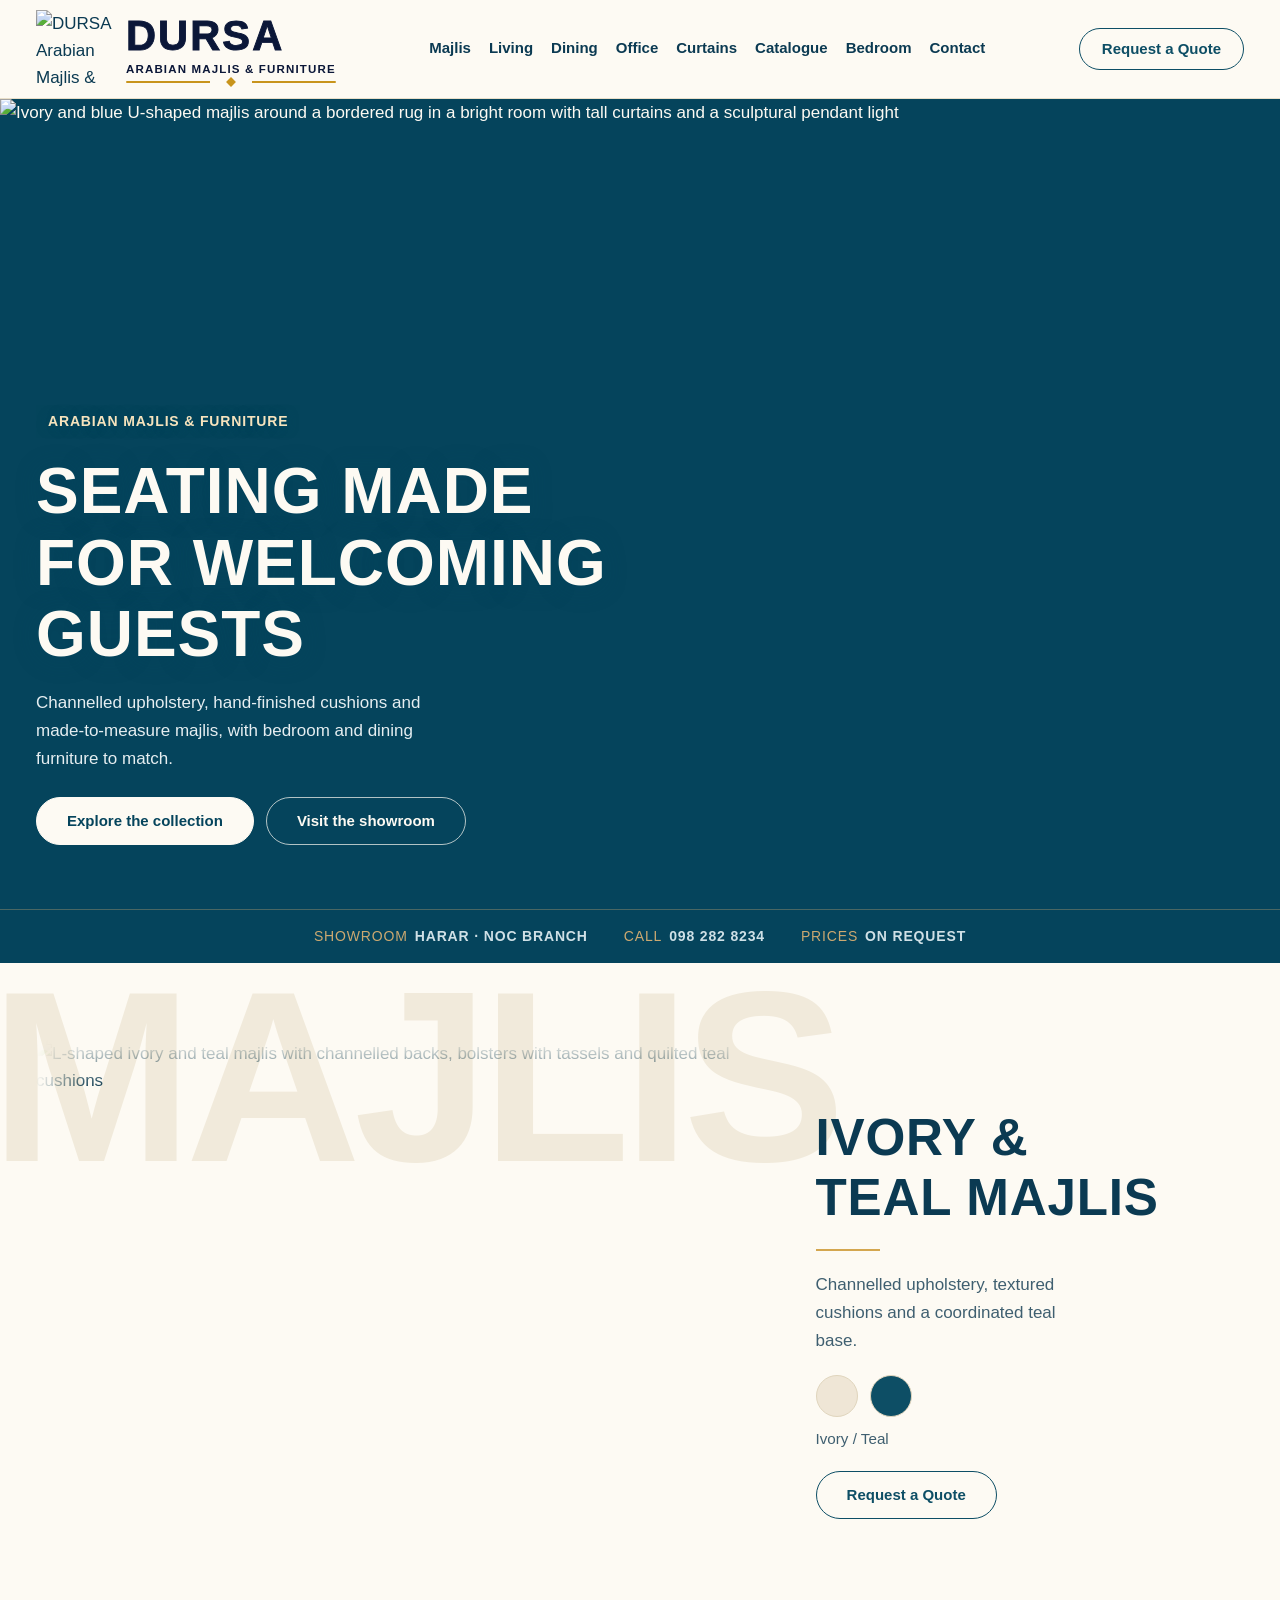
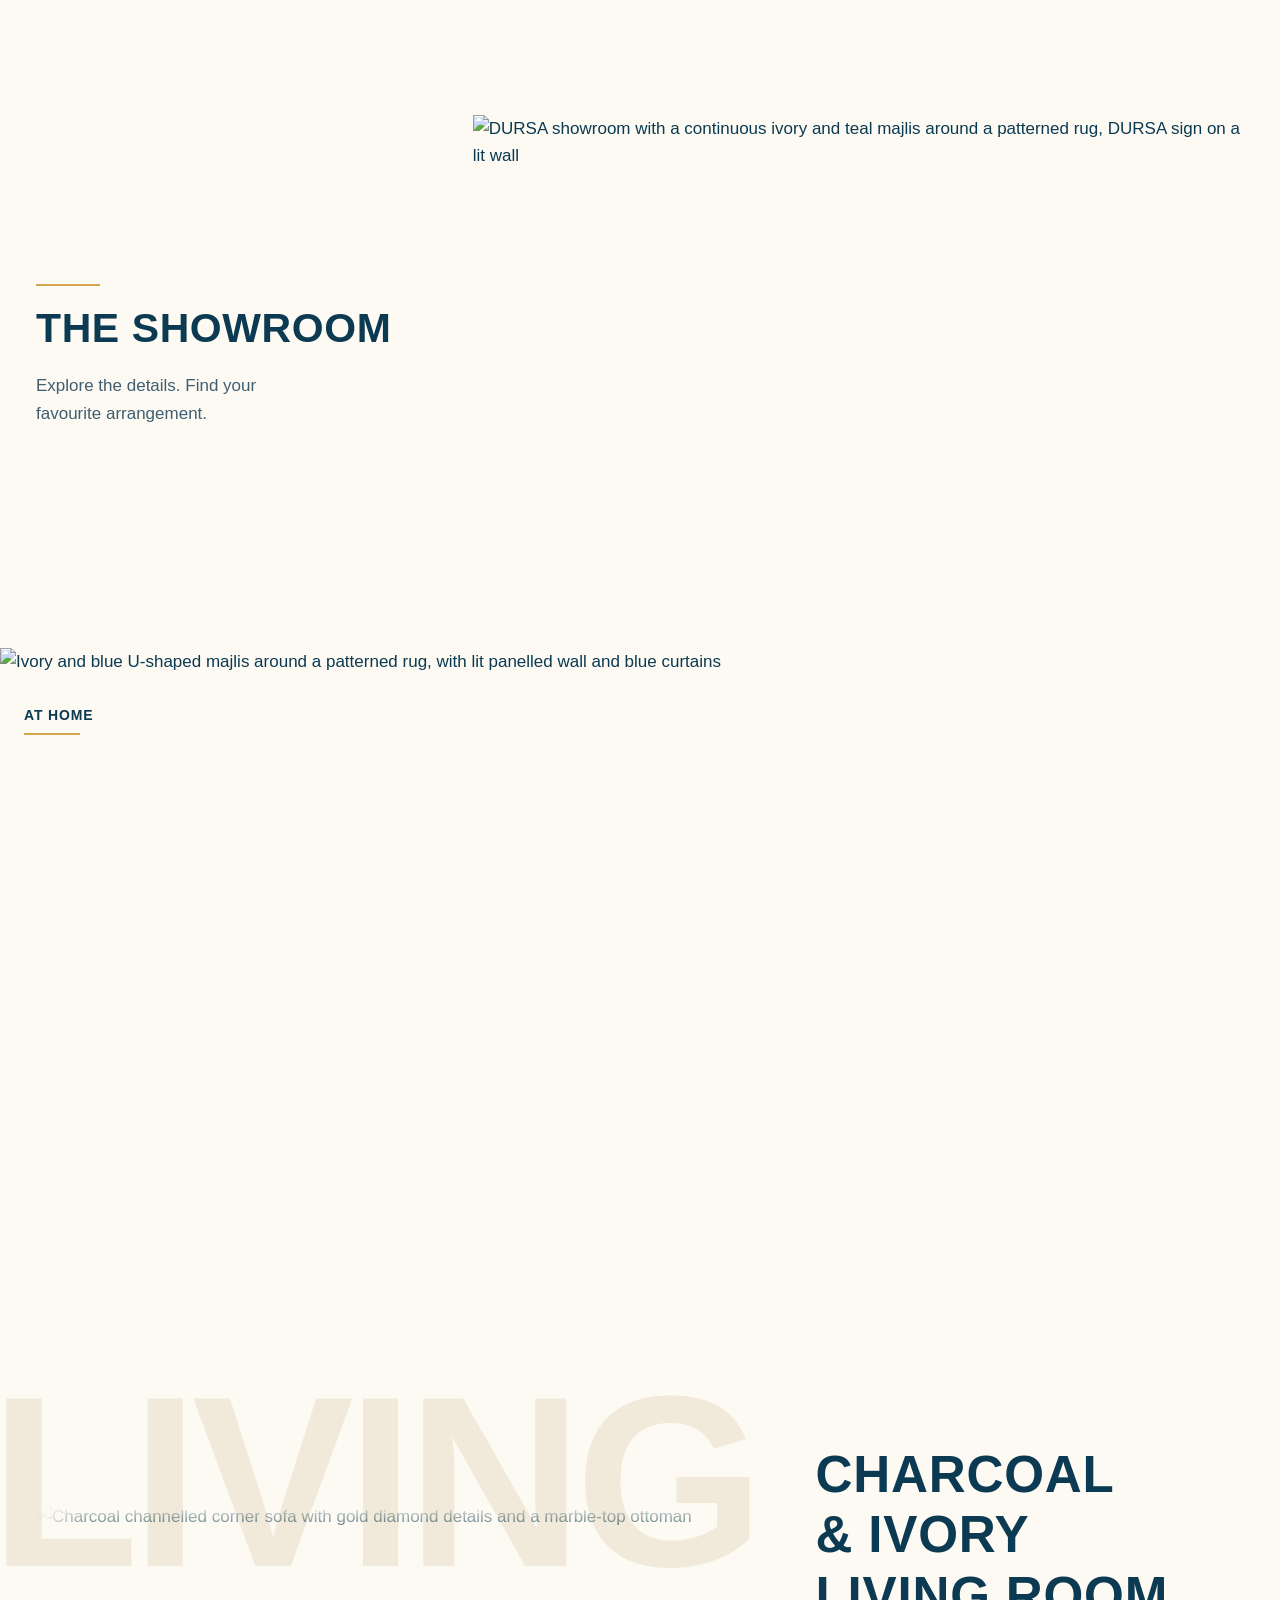
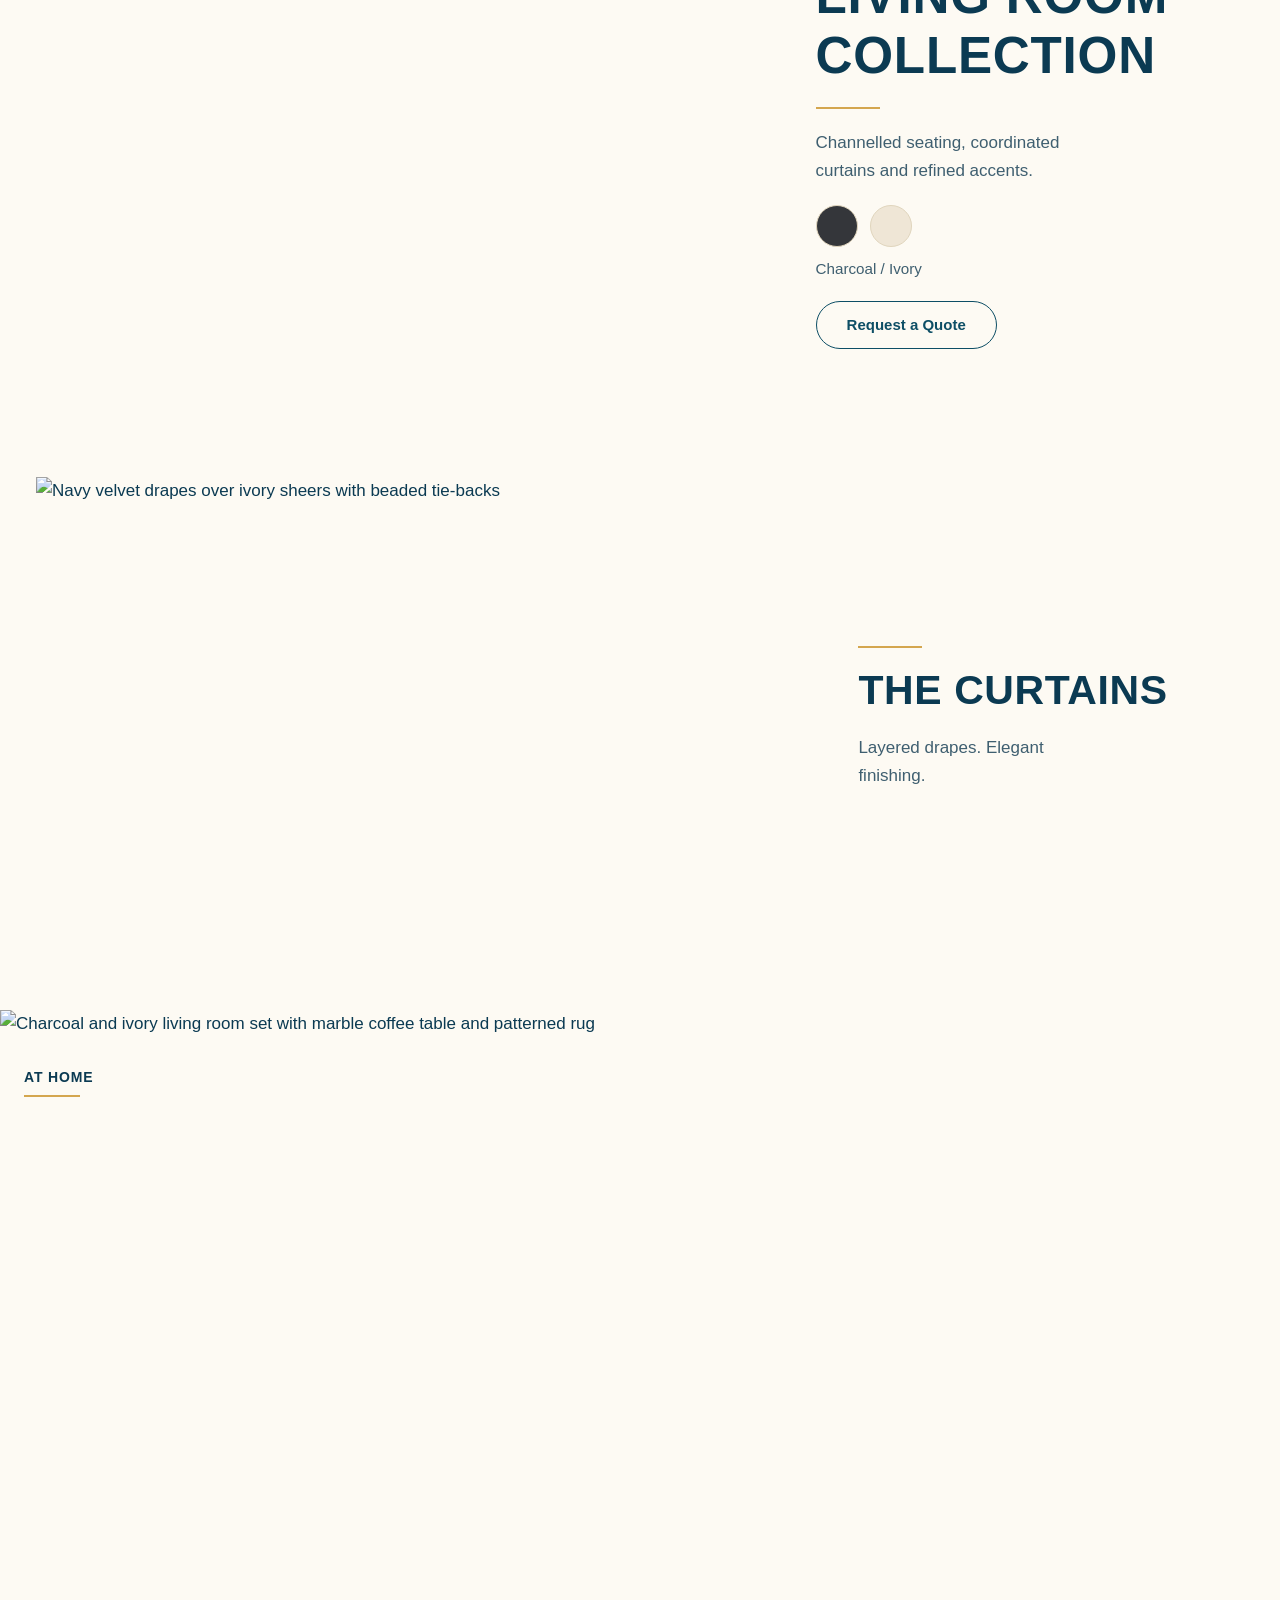
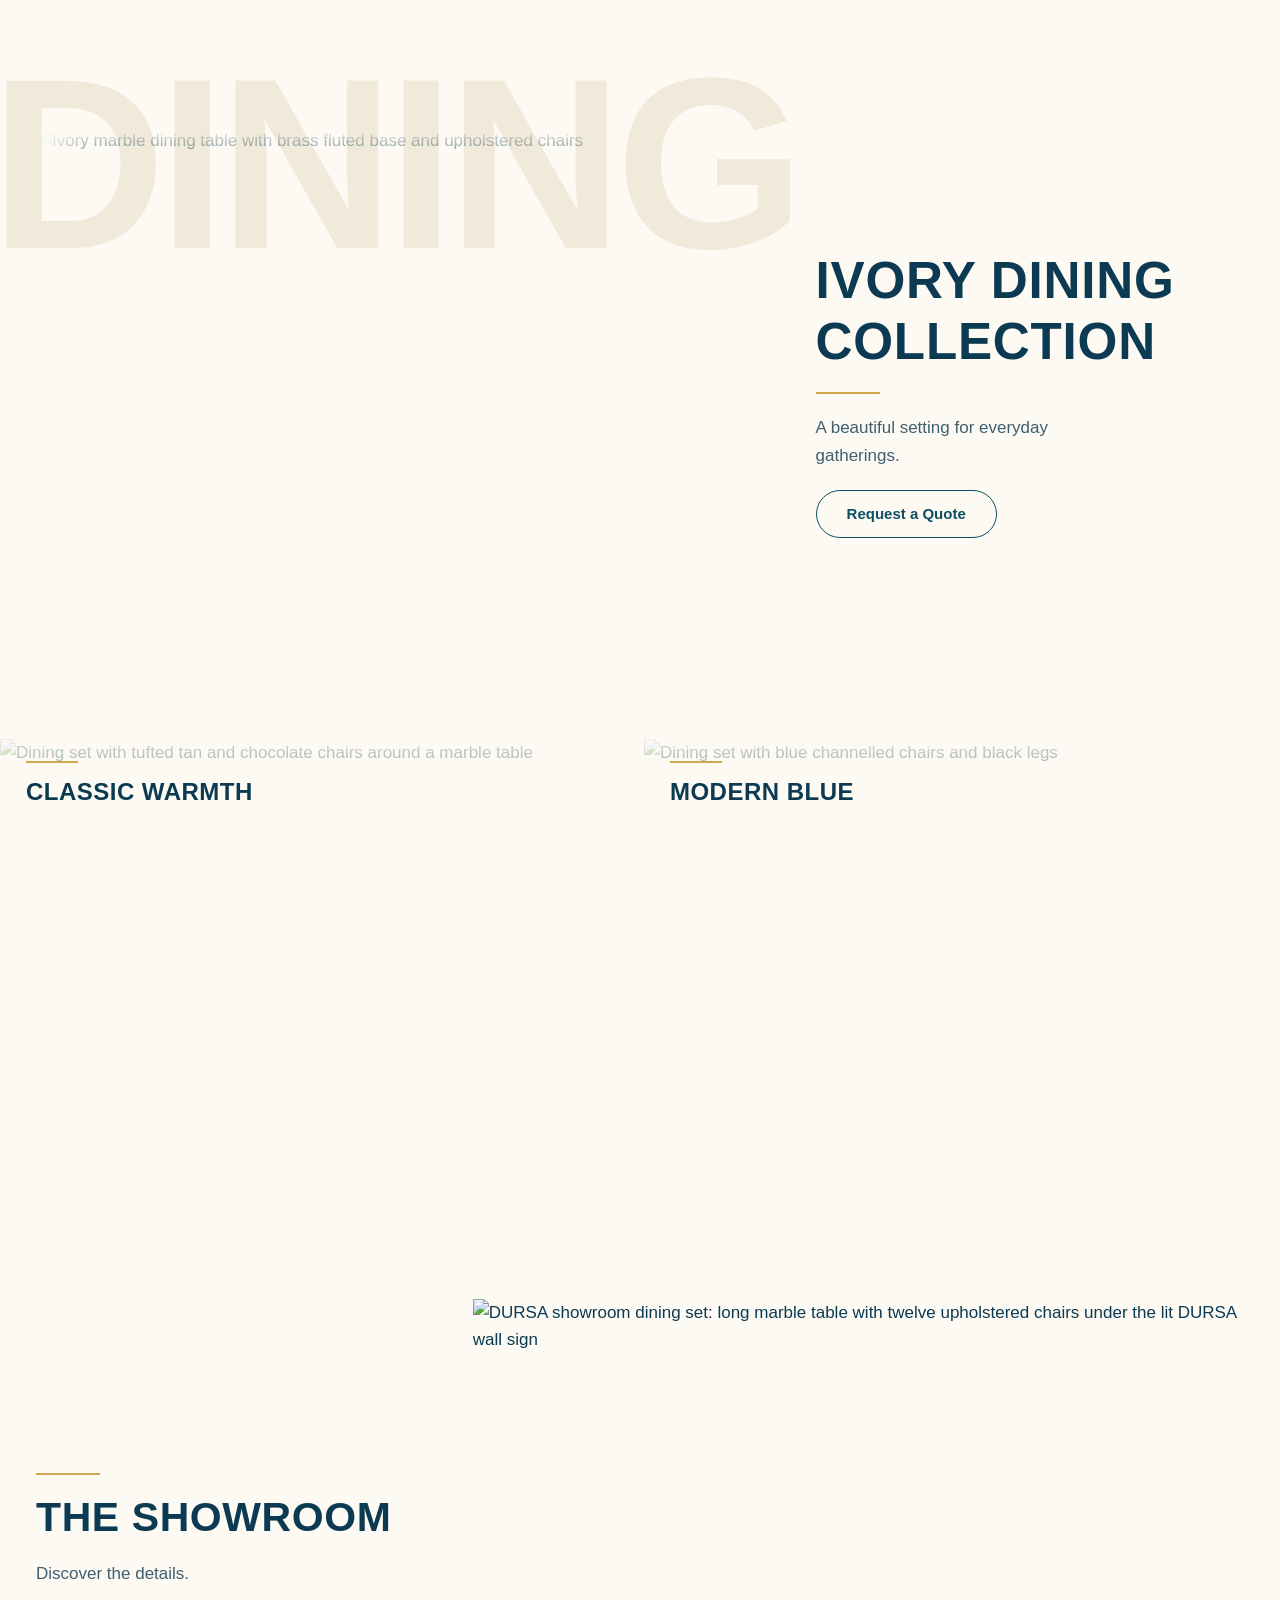
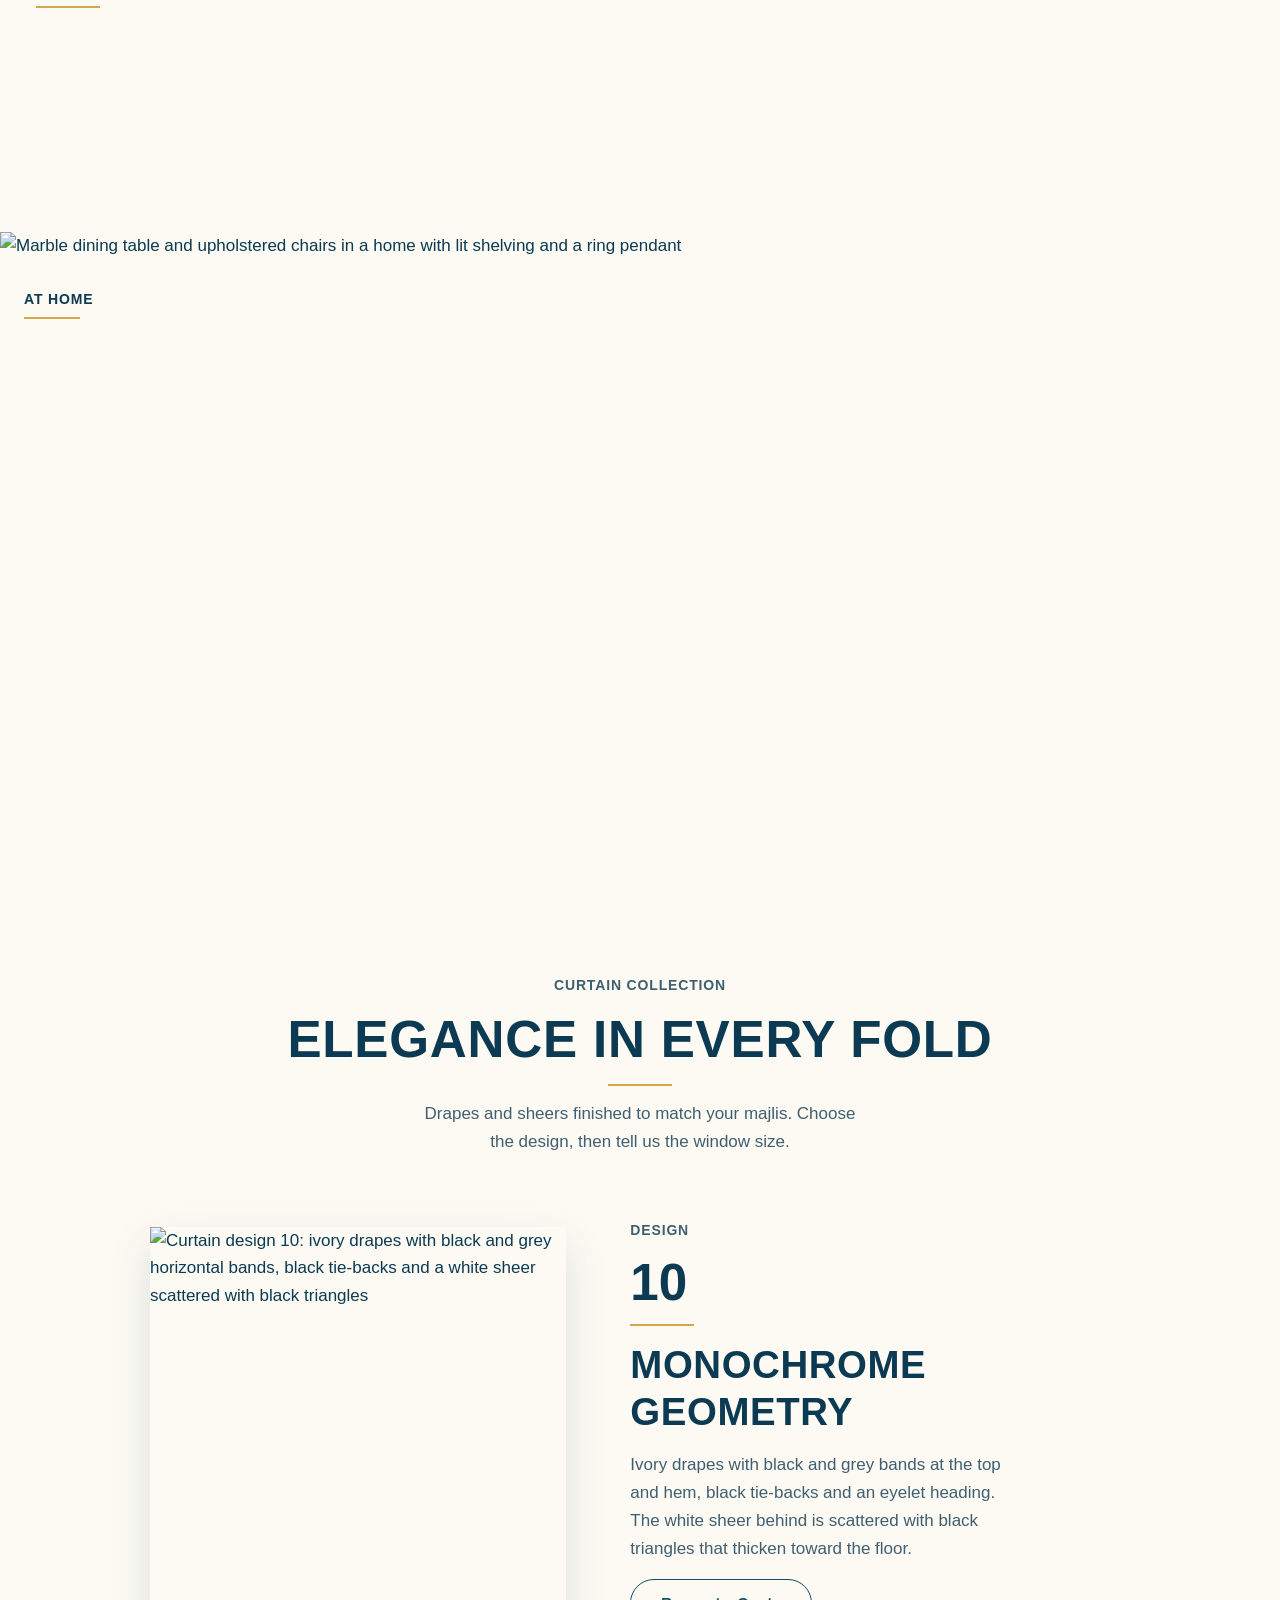
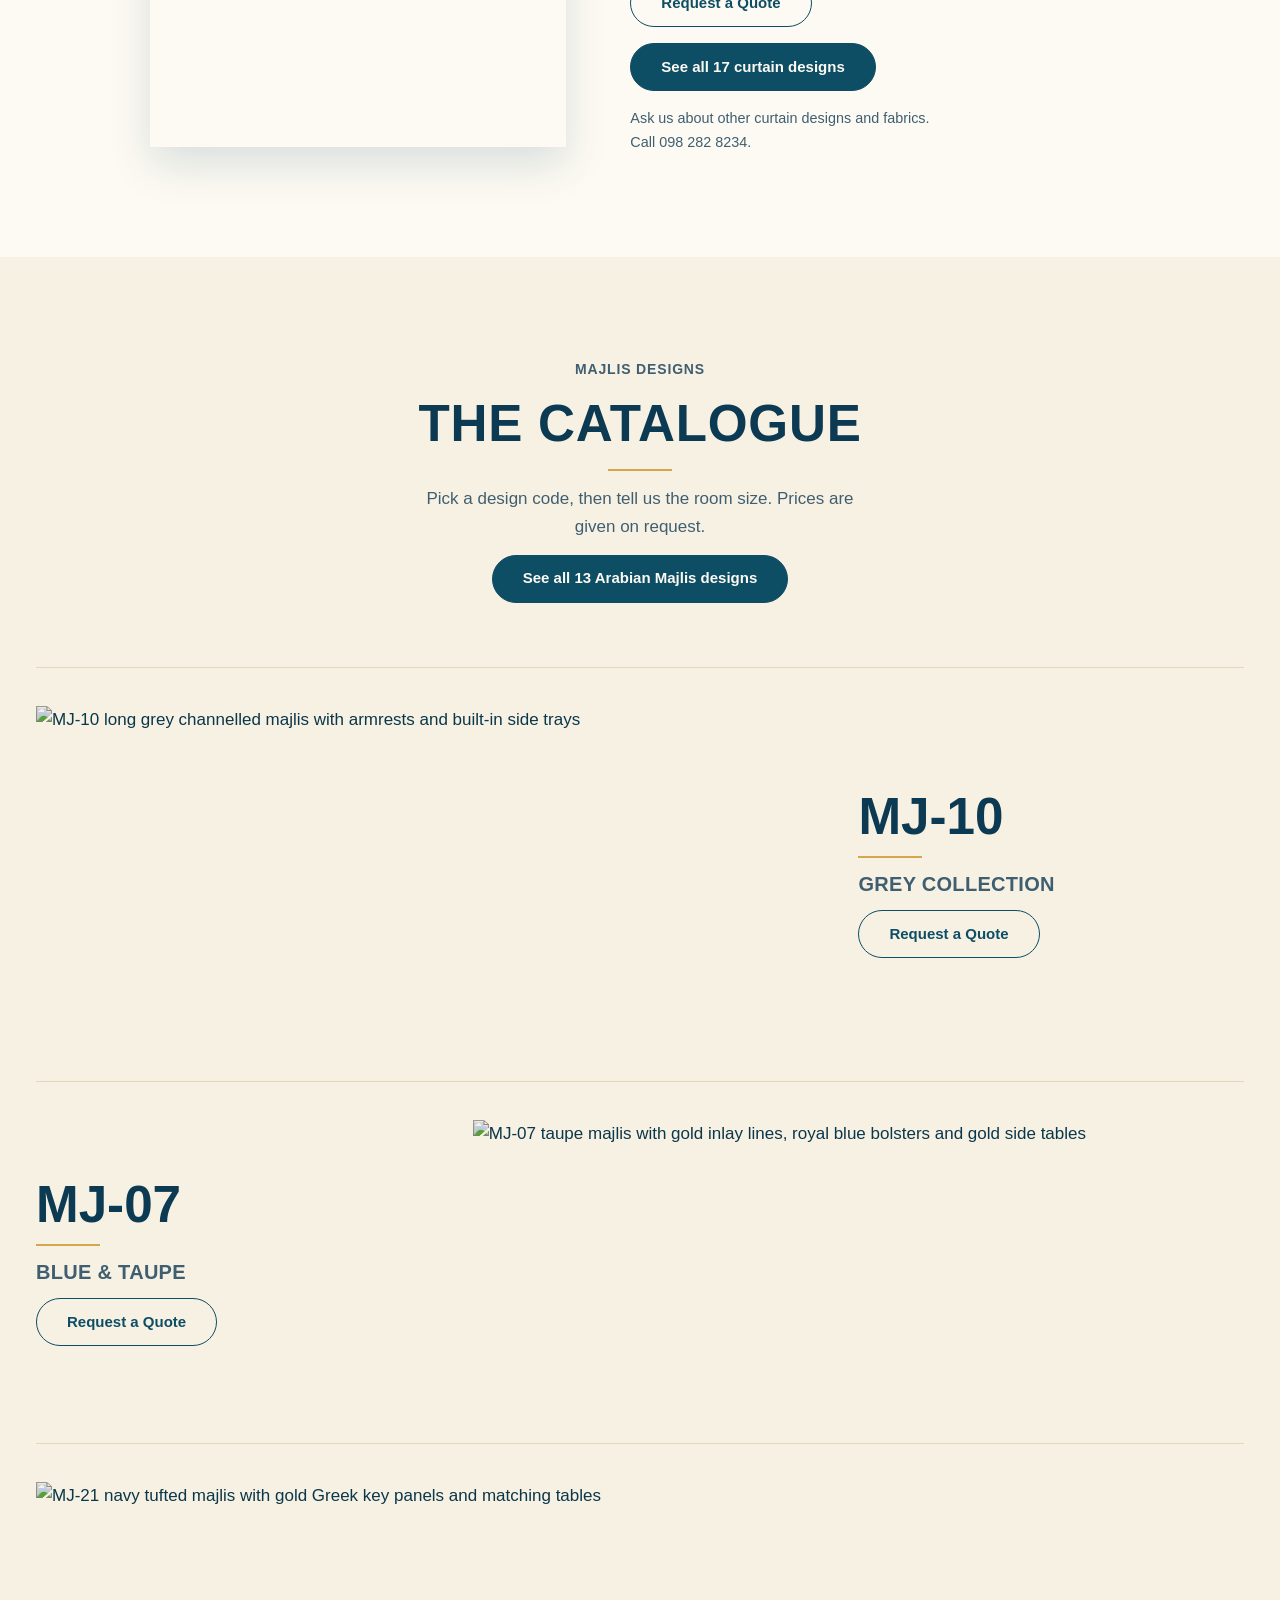
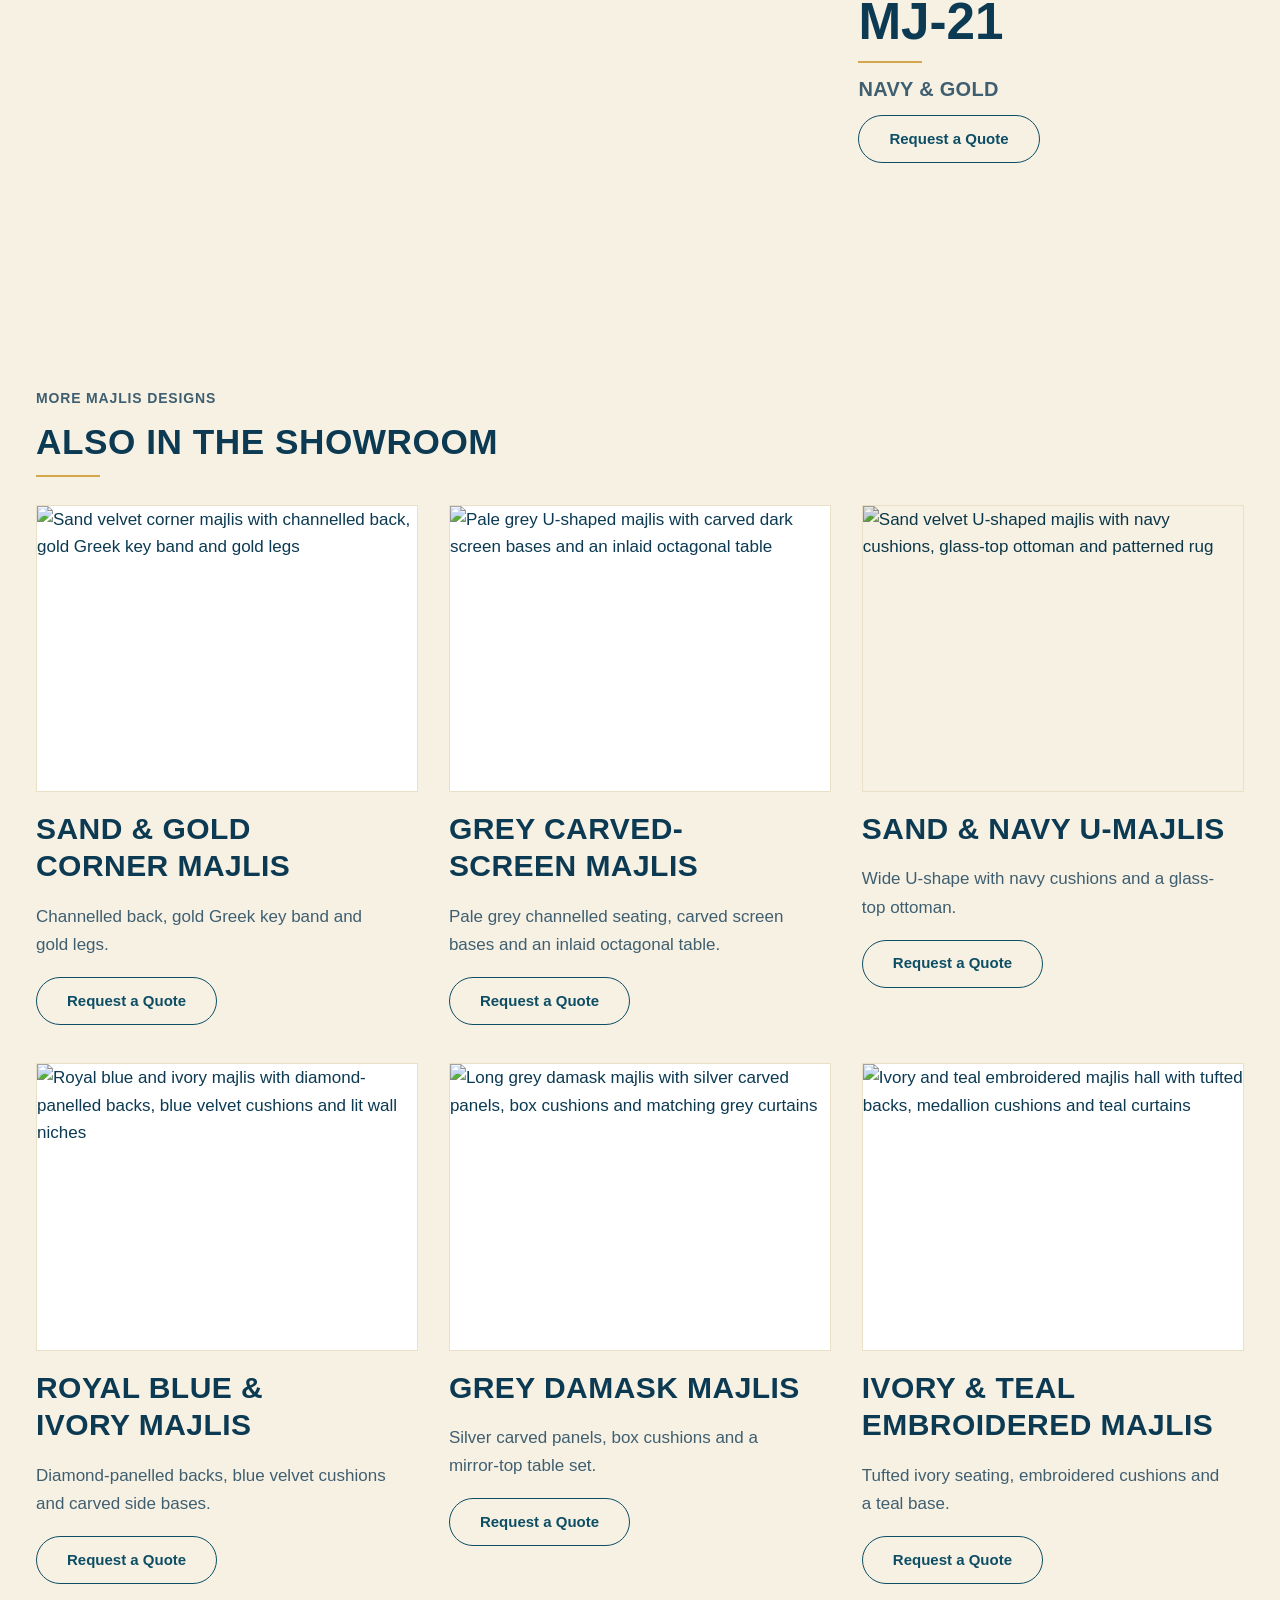
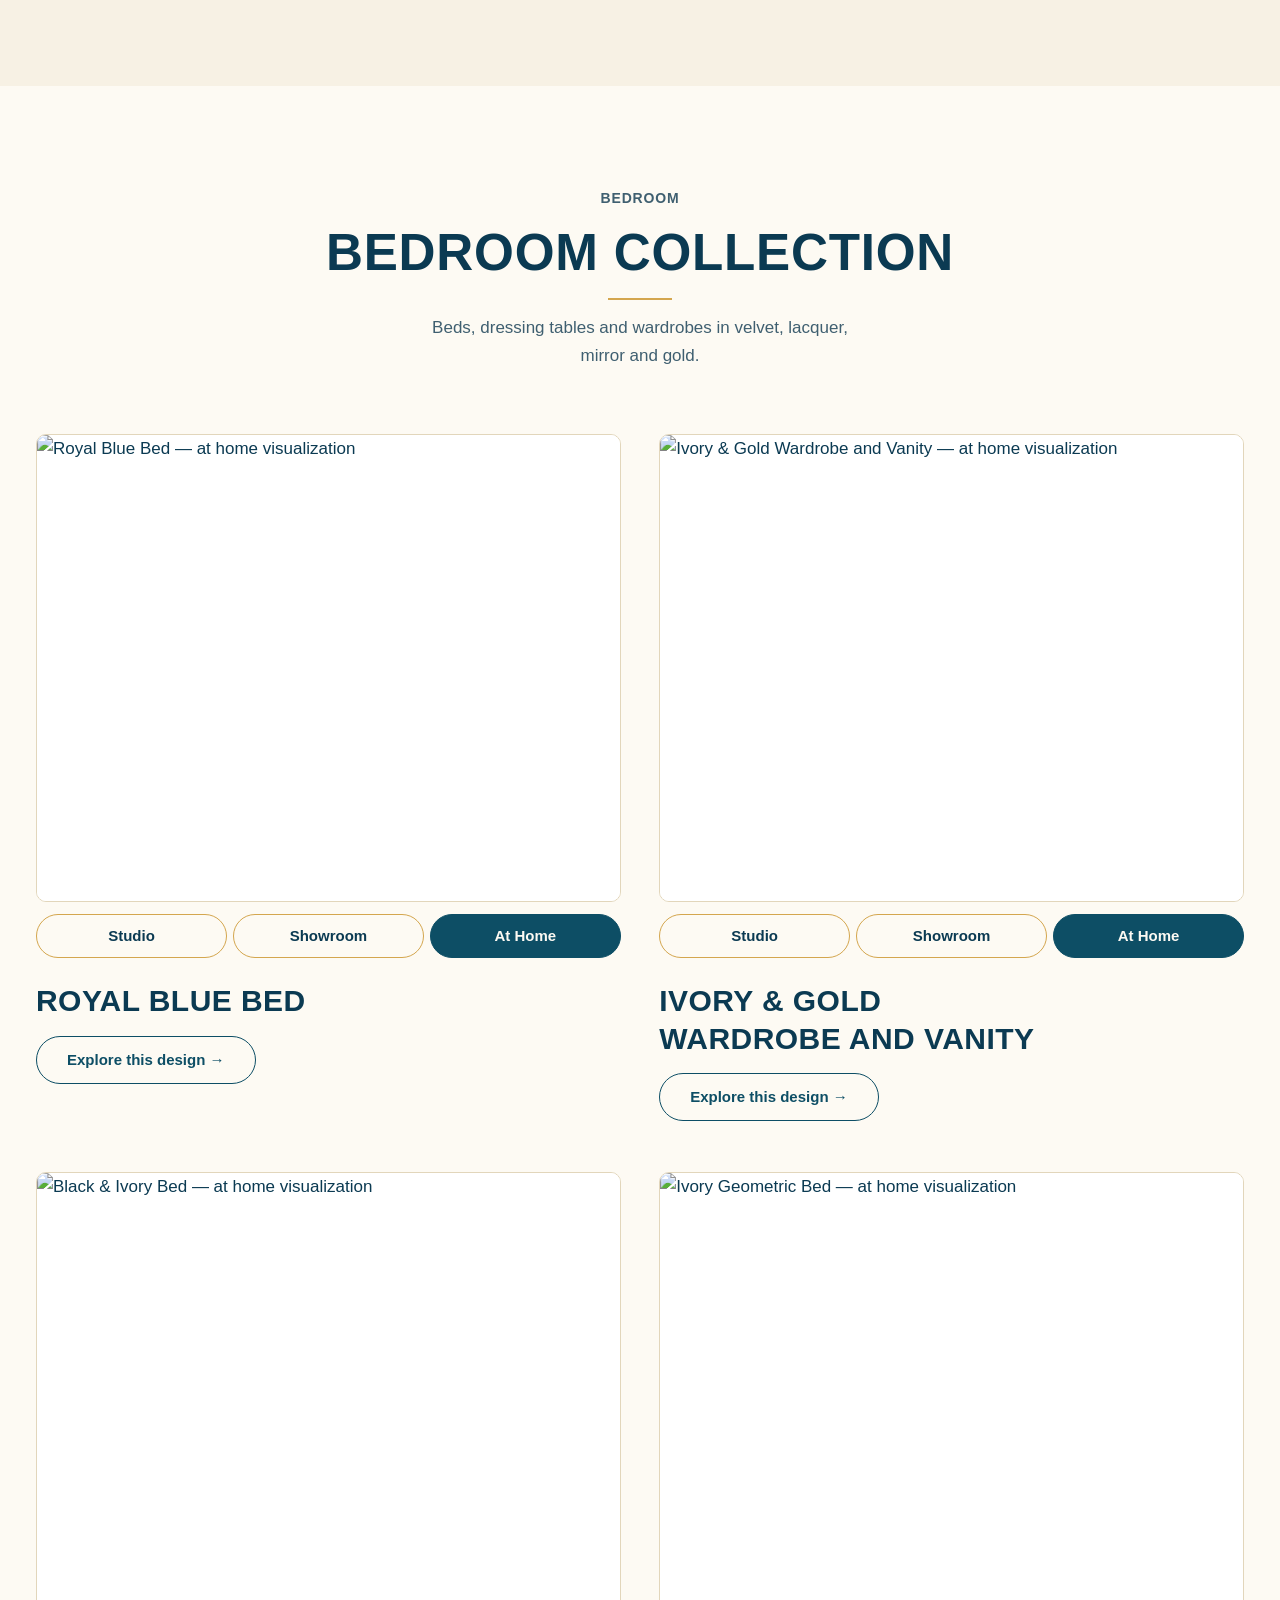
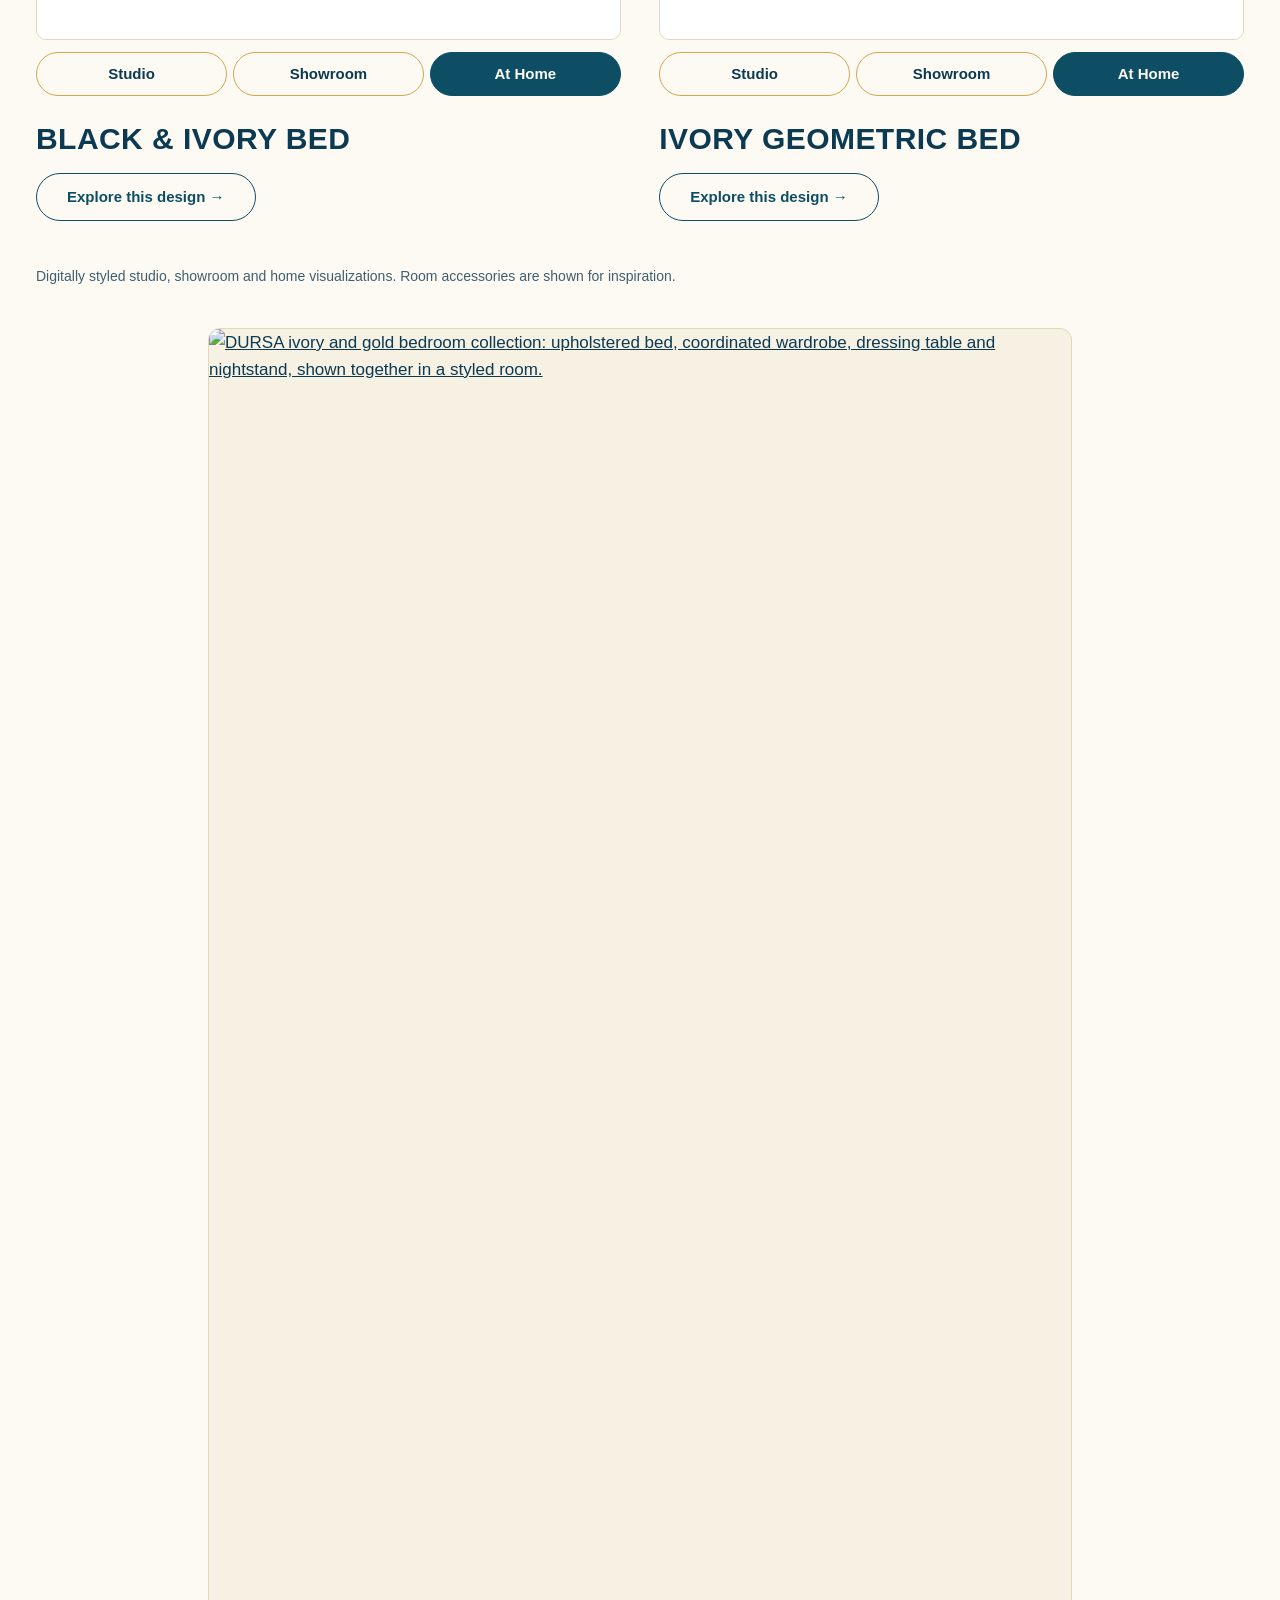
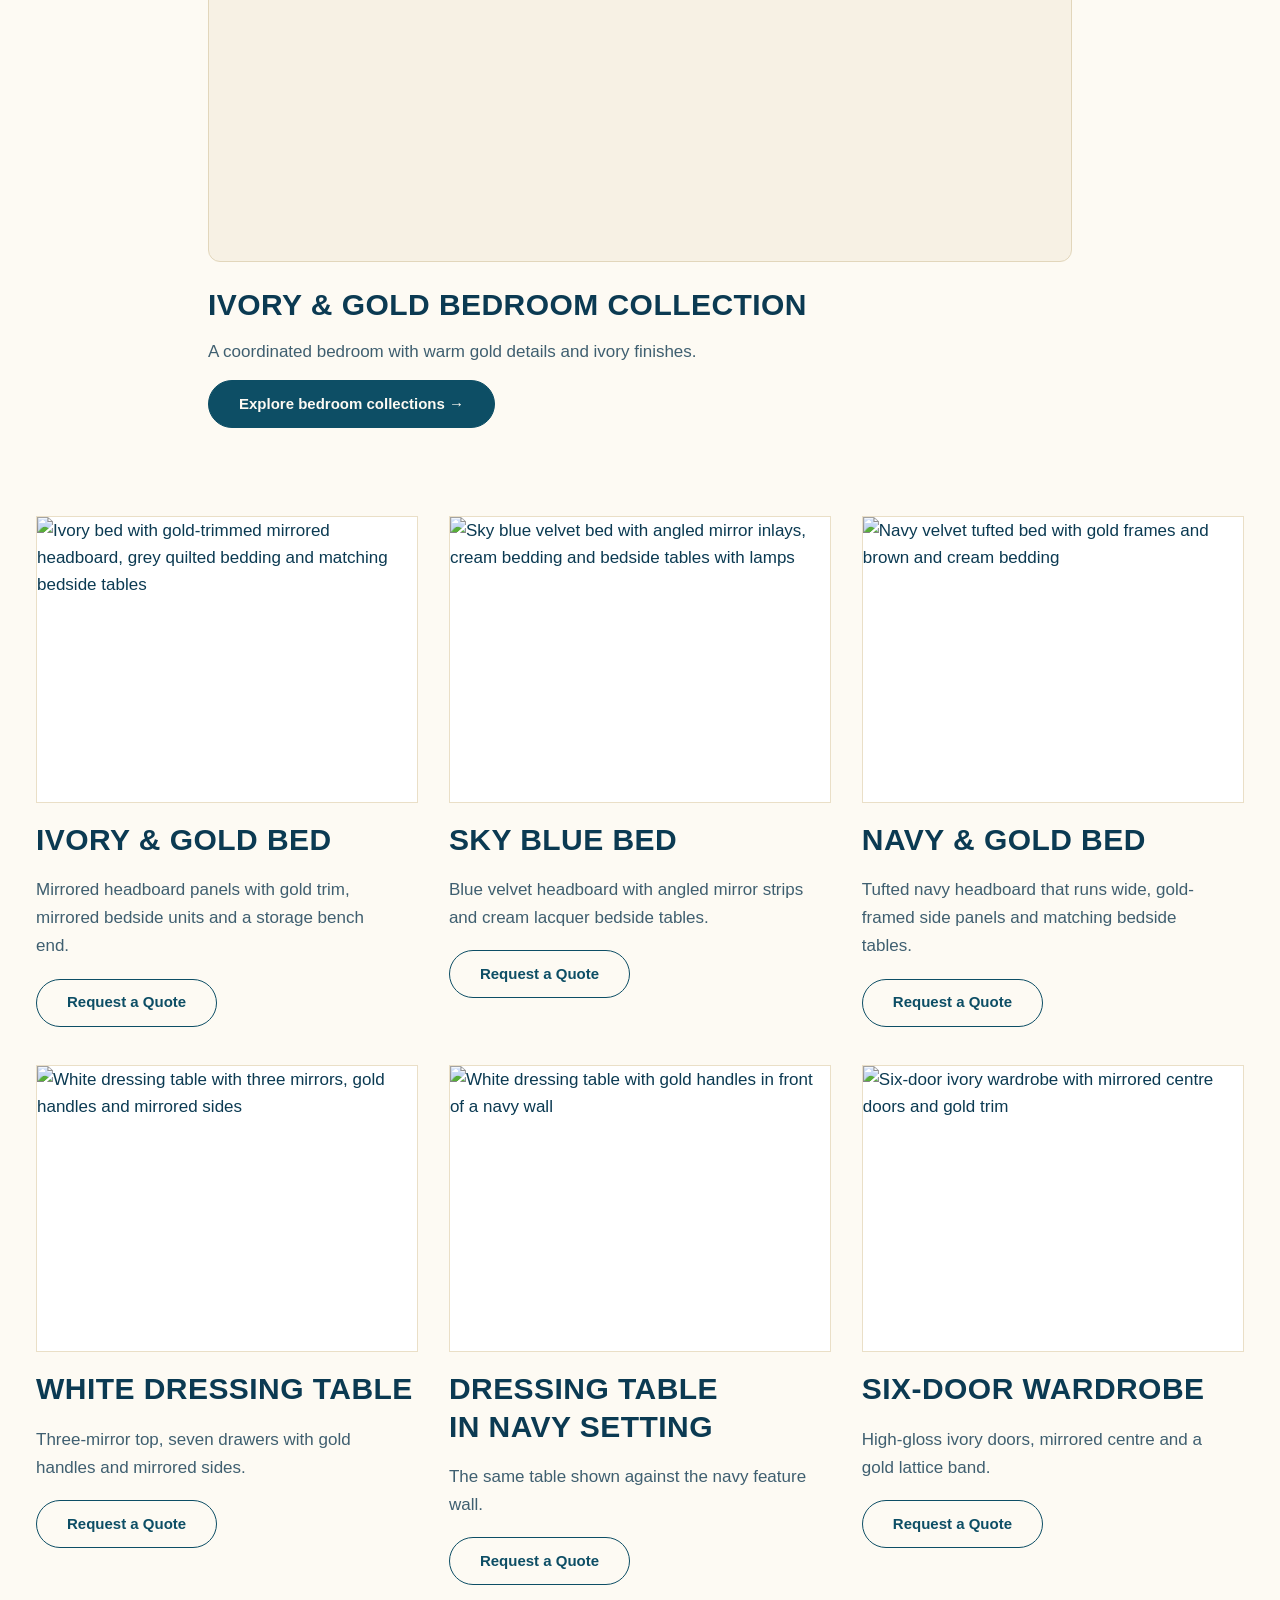
==== index.html @ 4fcf88df "Add files via upload" ====
<!doctype html>
<html lang="en">
<head>
<meta charset="utf-8">
<meta name="viewport" content="width=device-width,initial-scale=1,viewport-fit=cover">
<title>DURSA Arabian Majlis</title>


<meta name="description" content="DURSA Arabian Majlis &amp; Furniture, Harar, Ethiopia. Majlis, living, dining, curtains and bedroom furniture. Request a quote.">
<meta name="theme-color" content="#05445c">
<link rel="icon" type="image/png" sizes="32x32" href="dursa-icon-32.png">
<link rel="apple-touch-icon" sizes="180x180" href="dursa-icon-180.png">
<link rel="manifest" href="site.webmanifest">

<link rel="preconnect" href="https://fonts.gstatic.com" crossorigin>
<style>
/* Layout: ivory showroom pages. Hero = ghost word + product left, copy right. Split rows, full-bleed "At Home" shots, teal footer band. */
:root{
  --ivory:#fdfaf3;
  --ivory-2:#f7f1e4;
  --ghost:#f1eadb;
  --teal:#0d4e65;
  --teal-deep:#05445c;
  --gold:#cca971;
  --gold-line:#d4a64e;
  --ink:#0b3a52;
  --ink-soft:#3f5f70;
  --display:"Playfair Display","Didot","Bodoni 72",Georgia,serif;
  --body:"Jost","Avenir Next","Segoe UI",system-ui,sans-serif;
  color-scheme:light;
}
*{box-sizing:border-box}
html{scroll-behavior:smooth;scroll-padding-top:84px}
body{margin:0;background:var(--ivory);color:var(--ink);font-family:var(--body);font-size:1rem;line-height:1.6;-webkit-font-smoothing:antialiased}
img{display:block;max-width:100%;height:auto}
a{color:inherit}
h1,h2,h3{font-family:var(--display);font-weight:600;letter-spacing:-.02em;line-height:1.05;margin:0;text-wrap:balance;color:var(--ink)}
p{margin:0}
:focus-visible{outline:2px solid var(--gold-line);outline-offset:3px}
.wrap{max-width:1240px;margin-inline:auto;padding-left:max(16px,env(safe-area-inset-left,0px));padding-right:max(16px,env(safe-area-inset-right,0px))}
.rule{display:block;width:64px;height:2px;background:var(--gold-line);border:0;margin:0}
.eyebrow{font-size:.72rem;letter-spacing:.28em;text-transform:uppercase;font-weight:500;color:var(--ink-soft)}

/* buttons */
.pill{display:inline-flex;align-items:center;justify-content:center;gap:.6em;min-height:48px;padding:0 30px;border:1.5px solid var(--teal);border-radius:999px;background:transparent;color:var(--teal);font:500 .95rem/1 var(--body);text-decoration:none;cursor:pointer;transition:background .2s,color .2s}
.pill:hover{background:var(--teal);color:var(--ivory)}
.pill.solid{background:var(--teal);color:var(--ivory)}
.pill.solid:hover{background:var(--teal-deep)}
.pill.gold{border-color:var(--gold);color:var(--ivory)}
.pill.gold:hover{background:var(--gold);color:var(--teal-deep)}


/* landing */
.landing{position:relative;background:var(--teal-deep);color:var(--ivory);overflow:hidden}
.landing picture,.landing img{display:block;width:100%}
.landing img{height:clamp(600px,90vh,840px);object-fit:cover;object-position:center 48%}
.landing::after{content:"";position:absolute;inset:0;background:linear-gradient(180deg,rgba(5,68,92,0) 42%,rgba(5,68,92,.72) 76%,rgba(5,68,92,.95) 100%)}
.landing .copy{position:absolute;z-index:2;left:0;right:0;bottom:0}
.landing .copy .wrap{padding-block:clamp(28px,5vw,64px);display:grid;gap:18px;justify-items:start}
.landing h1{color:var(--ivory);font-size:clamp(2.4rem,6vw,5rem);max-width:15ch;text-shadow:0 2px 24px rgba(5,68,92,.35)}
.landing .eyebrow{color:#f6e3bd;text-shadow:0 1px 12px rgba(5,68,92,.8);background:rgba(5,68,92,.55);padding:6px 12px}
.landing p.lede{max-width:44ch;color:#e6eef1;font-size:clamp(1rem,1.6vw,1.2rem)}
.landing .cta{display:flex;flex-wrap:wrap;gap:12px;margin-top:6px}
.pill.ivory{background:var(--ivory);border-color:var(--ivory);color:var(--teal-deep)}
.pill.ivory:hover{background:var(--gold);border-color:var(--gold);color:var(--teal-deep)}
.pill.ghost{border-color:rgba(253,250,243,.7);color:var(--ivory)}
.pill.ghost:hover{background:rgba(253,250,243,.14);color:var(--ivory)}
.facts{background:var(--teal-deep);border-top:1px solid rgba(204,169,113,.35)}
.facts .wrap{display:flex;flex-wrap:wrap;gap:8px 36px;padding-block:16px;font-size:.78rem;letter-spacing:.16em;text-transform:uppercase;color:#cfe0e6;justify-content:center}
.facts span b{color:var(--gold);font-weight:500;margin-right:.5em}
@media (max-width:640px){.landing img{height:640px;object-position:center 40%}.landing::after{background:linear-gradient(180deg,rgba(5,68,92,0) 34%,rgba(5,68,92,.78) 66%,rgba(5,68,92,.96) 100%)}.facts .wrap{justify-content:flex-start;gap:6px 24px;font-size:.7rem}}

/* header */
.topbar{position:sticky;top:env(safe-area-inset-top,0px);z-index:20;background:rgba(253,250,243,.94);backdrop-filter:blur(8px);border-bottom:1px solid #e9dfc9}
body::before{content:"";position:fixed;inset:0 0 auto;height:env(safe-area-inset-top,0px);z-index:30;background:var(--ivory)}
.topbar .wrap{display:grid;grid-template-columns:1fr auto 1fr;align-items:center;min-height:80px;gap:16px}
.nav{display:flex;gap:28px;font-size:.9rem;font-weight:500}
.nav a{text-decoration:none;padding:6px 0;border-bottom:1.5px solid transparent}
.nav a:hover{border-bottom-color:var(--gold-line)}
.menu-btn{display:none;width:44px;height:44px;border:0;background:none;color:var(--ink);cursor:pointer;padding:0}
.menu-btn svg{width:28px;height:28px}
.brand{display:flex;align-items:center;gap:12px;text-decoration:none}
.brand img{width:54px;height:54px;border-radius:50%}
.brand-text{display:flex;flex-direction:column;line-height:1}
.brand-name{font-family:var(--display);font-weight:700;font-size:2.15rem;letter-spacing:-.01em;color:var(--teal)}
.brand-tag{font-size:.5rem;letter-spacing:.24em;font-weight:500;color:var(--teal);margin-top:4px;white-space:nowrap}
.top-actions{display:flex;justify-content:flex-end}
.top-actions .pill{min-height:42px;padding:0 22px;font-size:.88rem}
.top-actions .pill svg{display:none}
.mobile-nav{display:none}

/* hero blocks */
.hero{position:relative;overflow:hidden;background:var(--ivory)}
.hero .ghost{position:absolute;left:-.04em;top:.02em;font-family:var(--display);font-weight:700;font-size:clamp(6.5rem,19vw,17rem);line-height:.9;letter-spacing:-.03em;color:var(--ghost);pointer-events:none;user-select:none;white-space:nowrap}
.hero .wrap{position:relative;display:grid;grid-template-columns:minmax(0,1.7fr) minmax(0,1fr);align-items:center;gap:clamp(16px,4vw,64px);padding-block:clamp(40px,6vw,88px)}
.hero figure{margin:0}
.hero figure img{width:100%;mix-blend-mode:multiply;-webkit-mask-image:linear-gradient(to right,transparent,#000 7%,#000 93%,transparent),linear-gradient(to bottom,transparent,#000 9%,#000 91%,transparent);-webkit-mask-composite:source-in;mask-image:linear-gradient(to right,transparent,#000 7%,#000 93%,transparent),linear-gradient(to bottom,transparent,#000 9%,#000 91%,transparent);mask-composite:intersect}
.hero-copy{display:flex;flex-direction:column;gap:20px;align-items:flex-start}
.hero-copy h1,.hero-copy h2{font-size:clamp(2.4rem,4.6vw,4rem)}
.hero-copy p{color:var(--ink-soft);max-width:30ch;font-size:1.05rem}
.swatches{display:flex;align-items:center;gap:12px;font-size:.95rem;color:var(--ink-soft)}
.sw{width:42px;height:42px;border-radius:50%;border:1px solid #e0d5bd;flex:none}
.sw.ivory{background:#efe6d6}.sw.teal{background:var(--teal)}.sw.char{background:#34363a}
.swatch-row{display:flex;flex-direction:column;gap:10px}
.swatch-row .dots{display:flex;gap:12px}

/* split rows */
.split{background:var(--ivory)}
.split .wrap{display:grid;grid-template-columns:minmax(0,1fr) minmax(0,2fr);align-items:center;gap:clamp(20px,4vw,56px);padding-block:clamp(24px,4vw,56px)}
.split.flip .wrap{grid-template-columns:minmax(0,2fr) minmax(0,1fr)}
.split.flip .split-copy{order:2}
.split-copy{display:flex;flex-direction:column;gap:18px}
.split-copy h2{font-size:clamp(1.9rem,3.2vw,2.8rem);text-transform:uppercase;letter-spacing:-.01em;line-height:1.02}
.split-copy p{color:var(--ink-soft);max-width:26ch;font-size:1.05rem}
.split figure{margin:0;overflow:hidden}
.split figure img{width:100%;aspect-ratio:16/10;object-fit:cover}

/* at home */
.athome{position:relative;margin:0}
.athome img{width:100%;aspect-ratio:16/8;object-fit:cover;object-position:center 60%}
.athome img.tall-m{aspect-ratio:16/9}
.tag{position:absolute;top:clamp(16px,3vw,40px);left:0;background:var(--ivory);padding:18px 28px 14px max(24px,env(safe-area-inset-left,0px));font-size:.8rem;letter-spacing:.3em;font-weight:500;text-transform:uppercase;color:var(--ink)}
.tag::after{content:"";display:block;width:56px;height:2px;background:var(--gold-line);margin:7px auto 0 0}

/* dining tiles */
.tiles{display:grid;grid-template-columns:1fr 1fr;gap:8px;background:var(--ivory)}
.tile{position:relative;margin:0}
.tile img{width:100%;aspect-ratio:5/4;object-fit:cover}
.tile figcaption{position:absolute;top:0;left:0;padding:22px 26px;font-family:var(--display);font-weight:600;font-size:clamp(1rem,2vw,1.5rem);letter-spacing:.02em;text-transform:uppercase;color:var(--ink);background:linear-gradient(180deg,rgba(253,250,243,.85),rgba(253,250,243,0));width:100%}
.tile figcaption::before{content:"";display:block;width:52px;height:2px;background:var(--gold-line);margin-bottom:10px}

/* catalogue */
.catalogue{background:var(--ivory-2);padding-block:clamp(56px,8vw,112px)}
.sec-head{display:flex;flex-direction:column;gap:14px;align-items:center;text-align:center;margin-bottom:clamp(32px,5vw,64px)}
.sec-head h2{font-size:clamp(2.2rem,5vw,3.8rem)}
.sec-head .rule{margin-inline:auto}
.sec-head p{color:var(--ink-soft);max-width:46ch}
.item{display:grid;grid-template-columns:minmax(0,1fr) minmax(0,2fr);gap:clamp(20px,4vw,56px);align-items:center;padding-block:clamp(24px,3vw,40px);border-top:1px solid #e2d6bb}
.item:nth-child(even){grid-template-columns:minmax(0,2fr) minmax(0,1fr)}
.item:nth-child(even) .item-copy{order:2}
.item-copy{display:flex;flex-direction:column;gap:14px;align-items:flex-start}
.code{font-family:var(--display);font-weight:700;font-size:clamp(2.4rem,4vw,3.4rem);line-height:1;color:var(--ink)}
.item-copy h3{font-family:var(--body);font-weight:400;font-size:1.25rem;letter-spacing:0;color:var(--ink-soft)}
.item figure{margin:0}
.item figure img{width:100%;mix-blend-mode:multiply}

/* bedroom */
.bedroom{background:var(--ivory);padding-block:clamp(56px,8vw,112px)}
.pair{display:grid;grid-template-columns:1fr 1fr;gap:clamp(16px,3vw,40px)}
.grid3{display:grid;grid-template-columns:repeat(3,minmax(0,1fr));gap:clamp(24px,3vw,40px) clamp(16px,2.4vw,32px)}
@media (max-width:980px){.grid3{grid-template-columns:1fr 1fr}}
@media (max-width:640px){.grid3{grid-template-columns:1fr}}
.card .img img{aspect-ratio:4/3}
.card.cut .img{background:var(--ivory-2)}
.card.cut img{mix-blend-mode:multiply;object-fit:contain;aspect-ratio:4/3}
.more-head{margin:clamp(40px,6vw,72px) 0 28px;display:flex;flex-direction:column;gap:12px;align-items:flex-start}
.more-head h3{font-size:clamp(1.6rem,3vw,2.2rem)}
.curtains{background:var(--ivory);padding-block:clamp(56px,8vw,112px)}
.cfeature{display:grid;grid-template-columns:minmax(0,5fr) minmax(0,6fr);gap:clamp(24px,5vw,72px);align-items:center;max-width:980px;margin-inline:auto}
.cfeature figure{margin:0}
.cfeature img{width:100%;box-shadow:0 18px 40px rgba(5,68,92,.14)}
.cfeature-copy{display:flex;flex-direction:column;gap:16px;align-items:flex-start}
.cfeature-copy h3{font-size:clamp(1.8rem,3vw,2.6rem)}
.cfeature-copy p{color:var(--ink-soft);max-width:40ch}
.cfeature-copy .fine{font-size:.9rem}
@media (max-width:760px){.cfeature{grid-template-columns:1fr}.cfeature figure{max-width:460px}}
.gallery{background:var(--ivory-2);padding-block:clamp(56px,8vw,112px)}
.mosaic{display:grid;grid-template-columns:1fr 1fr;gap:clamp(8px,1.4vw,16px)}
.mosaic figure{margin:0;position:relative;overflow:hidden}
.mosaic figure.wide{grid-column:1/-1}
.mosaic img{width:100%;height:100%;aspect-ratio:4/3;object-fit:cover}
.mosaic figure.wide img{aspect-ratio:16/8}
.mosaic figcaption{position:absolute;left:0;bottom:0;padding:12px 18px;background:rgba(253,250,243,.92);font-size:.78rem;letter-spacing:.16em;text-transform:uppercase;font-weight:500;color:var(--ink)}
@media (max-width:640px){.mosaic{grid-template-columns:1fr}.mosaic figure.wide img{aspect-ratio:4/3}}
.card{margin:0;display:flex;flex-direction:column;gap:18px}
.card .img{background:#fff;border:1px solid #eadfc7;display:grid;place-items:center;overflow:hidden}
.card img{width:100%;aspect-ratio:3/2;object-fit:cover}
.card h3{font-size:1.6rem}
.card p{color:var(--ink-soft);max-width:38ch}

/* quote / footer */
.quote{background:var(--teal-deep);color:var(--ivory);padding-block:clamp(56px,8vw,112px)}
.quote .wrap{display:grid;grid-template-columns:minmax(0,1fr) minmax(0,1fr);gap:clamp(32px,6vw,96px)}
.quote h2{color:var(--ivory);font-size:clamp(2.2rem,4.6vw,3.6rem)}
.quote h2 em{font-style:italic;font-weight:500;color:var(--gold)}
.quote .lead{margin-top:22px;color:#cfdbe0;max-width:40ch}
.quote .rule{margin-top:26px}
.details{margin-top:36px;display:grid;gap:0;border-top:1px solid rgba(204,169,113,.4)}
.details div{display:grid;grid-template-columns:96px 1fr;gap:16px;padding:16px 0;border-bottom:1px solid rgba(204,169,113,.4);align-items:baseline}
.details dt{font-size:.68rem;letter-spacing:.18em;text-transform:uppercase;color:var(--gold)}
.details dd{margin:0;overflow-wrap:anywhere}
.details small{display:block;color:#b9cad1;font-size:.82rem}
.details a{text-decoration:none;border-bottom:1px solid rgba(204,169,113,.5)}
form{display:grid;gap:16px;align-content:start}
label{display:grid;gap:6px;font-size:.72rem;letter-spacing:.16em;text-transform:uppercase;color:var(--gold)}
input,select,textarea{width:100%;font:400 1rem/1.4 var(--body);padding:13px 14px;border-radius:10px;border:1px solid rgba(204,169,113,.55);background:rgba(255,255,255,.06);color:var(--ivory);letter-spacing:0;text-transform:none}
select option{color:#0b3a52}
input::placeholder,textarea::placeholder{color:#8fa9b4}
textarea{min-height:110px;resize:vertical}
.msg{display:grid;gap:12px;padding:18px;border:1px solid var(--gold);border-radius:12px;background:rgba(255,255,255,.06)}
.msg pre{margin:0;white-space:pre-wrap;font:400 .95rem/1.5 var(--body);color:var(--ivory)}
.msg .row{display:flex;flex-wrap:wrap;gap:10px}
.msg .pill{min-height:42px;padding:0 20px;font-size:.88rem}
.msg p{font-size:.85rem;color:#b9cad1}

.bandfoot{background:var(--teal);border-top:1px solid rgba(204,169,113,.35);color:var(--ivory)}
.bandfoot .wrap{display:flex;flex-wrap:wrap;align-items:center;justify-content:space-between;gap:20px;padding-block:28px}
.brand.light .brand-name,.brand.light .brand-tag{color:var(--ivory)}
.bandfoot small{font-size:.8rem;color:#c5d6dc}

@media (max-width:900px){
  .topbar .wrap{grid-template-columns:44px 1fr 44px;min-height:72px}
  .nav,.top-actions .pill span{display:none}
  .menu-btn{display:block}
  .top-actions .pill{min-height:44px;width:44px;padding:0;border-radius:50%}
  .top-actions .pill svg{display:block}
  .brand{justify-content:center}
  .brand img{width:46px;height:46px}
  .brand-name{font-size:1.8rem}
  .brand-tag{font-size:.42rem}
  .mobile-nav{display:none;flex-direction:column;background:var(--ivory);border-top:1px solid #e9dfc9}
  .mobile-nav.open{display:flex}
  .mobile-nav a{padding:16px max(16px,env(safe-area-inset-left,0px));text-decoration:none;font-weight:500;border-bottom:1px solid #eee4cf}
  .hero .wrap,.split .wrap,.split.flip .wrap{grid-template-columns:1fr}
  .hero .wrap{gap:8px}
  .hero-copy{align-items:flex-start;padding-top:8px}
  .hero-copy p{max-width:36ch}
  .split.flip .split-copy{order:0}
  .item,.item:nth-child(even){grid-template-columns:1fr}
  .item:nth-child(even) .item-copy{order:0}
  .quote .wrap{grid-template-columns:1fr}
  .athome img{aspect-ratio:4/3}
  .athome img.tall-m{aspect-ratio:9/16;max-height:90vh}
}
@media (max-width:640px){
  .tiles,.pair{grid-template-columns:1fr}
  .tile img{aspect-ratio:4/3}
  .details div{grid-template-columns:1fr;gap:4px}
  .hero .ghost{font-size:30vw}
}
@media (prefers-reduced-motion:reduce){html{scroll-behavior:auto}*{transition:none!important}}
</style>
<link rel="stylesheet" href="site-fixes.css">
<link rel="stylesheet" href="typography.css">
<link rel="stylesheet" href="footer.css">



</head>
<body>
<a class="skip-link" href="#top">Skip to content</a>

<header class="topbar">
  <div class="wrap">
    <nav class="nav" aria-label="Main">
      <a href="#majlis">Majlis</a><a href="living.html">Living</a><a href="#dining">Dining</a><a href="office.html">Office</a><a href="curtains.html">Curtains</a><a href="#catalogue">Catalogue</a><a href="bedroom.html">Bedroom</a><a href="contact.html">Contact</a>
    </nav>
    <button class="menu-btn" id="menu-btn" type="button" aria-expanded="false" aria-controls="mobile-nav" aria-label="Open menu">
      <svg viewBox="0 0 24 24" fill="none" stroke="currentColor" stroke-width="1.6" stroke-linecap="round" aria-hidden="true"><path d="M3 6h18M3 12h18M3 18h18"/></svg>
    </button>
    <a class="brand" href="#top" aria-label="DURSA Arabian Majlis &amp; Furniture, top of page">
      <img class="brand-logo" src="dursa-logo.webp" width="640" height="640" alt="DURSA Arabian Majlis &amp; Furniture" decoding="async">
      <span class="brand-words"><b>DURSA</b><i>Arabian Majlis &amp; Furniture</i><u aria-hidden="true"></u></span>
    </a>
    <div class="top-actions">
      <a class="pill" href="#quote" aria-label="Request a quote"><svg viewBox="0 0 24 24" width="20" height="20" fill="none" stroke="currentColor" stroke-width="1.7" stroke-linecap="round" aria-hidden="true"><circle cx="11" cy="11" r="7"/><path d="m20 20-3.5-3.5"/></svg><span>Request a Quote</span></a>
    </div>
  </div>
  <nav class="mobile-nav" id="mobile-nav" aria-label="Mobile">
    <a href="#majlis">Majlis</a><a href="living.html">Living</a><a href="#dining">Dining</a><a href="office.html">Office</a><a href="curtains.html">Curtains</a><a href="#catalogue">Catalogue</a><a href="bedroom.html">Bedroom</a><a href="contact.html">Contact</a><a href="#gallery">Gallery</a><a href="#visit">Visit</a><a href="#quote">Request a Quote</a>
  </nav>

</header>

<main id="top" tabindex="-1">
  <!-- LANDING -->
  <section class="landing" aria-labelledby="h-land">
    <picture><source media="(max-width:640px)" srcset="landing-m.webp"><img src="landing.webp" width="1402" height="1122" alt="Ivory and blue U-shaped majlis around a bordered rug in a bright room with tall curtains and a sculptural pendant light"></picture>
    <div class="copy"><div class="wrap">
      <span class="eyebrow">Arabian Majlis &amp; Furniture</span>
      <h1 id="h-land">Seating made for welcoming guests</h1>
      <p class="lede">Channelled upholstery, hand-finished cushions and made-to-measure majlis, with bedroom and dining furniture to match.</p>
      <div class="cta"><a class="pill ivory" href="#majlis">Explore the collection</a><a class="pill ghost" href="#visit">Visit the showroom</a></div>
    </div></div>
  </section>
  <div class="facts"><div class="wrap"><span><b>Showroom</b>Harar · NOC Branch</span><span><b>Call</b>098 282 8234</span><span><b>Prices</b>On request</span></div></div>

  <!-- MAJLIS -->
  <section class="hero" id="majlis" aria-labelledby="h-majlis">
    <span class="ghost" aria-hidden="true">MAJLIS</span>
    <div class="wrap">
      <figure><img src="majlis-sofa.webp" width="1400" height="1052" alt="L-shaped ivory and teal majlis with channelled backs, bolsters with tassels and quilted teal cushions" loading="lazy" decoding="async"></figure>
      <div class="hero-copy">
        <h1 id="h-majlis">Ivory &amp; Teal Majlis</h1>
        <hr class="rule">
        <p>Channelled upholstery, textured cushions and a coordinated teal base.</p>
        <div class="swatch-row"><div class="dots"><span class="sw ivory"></span><span class="sw teal"></span></div><span class="swatches">Ivory / Teal</span></div>
        <a class="pill" href="#quote" data-interest="Ivory &amp; Teal Majlis">Request a Quote</a>
      </div>
    </div>
  </section>

  <section class="split" aria-labelledby="h-showroom">
    <div class="wrap">
      <div class="split-copy">
        <hr class="rule">
        <h2 id="h-showroom">The Showroom</h2>
        <p>Explore the details. Find your favourite arrangement.</p>
      </div>
      <figure><img src="showroom.webp" width="1200" height="672" alt="DURSA showroom with a continuous ivory and teal majlis around a patterned rug, DURSA sign on a lit wall" loading="lazy" decoding="async"></figure>
    </div>
  </section>

  <figure class="athome">
    <picture><source media="(max-width:640px)" srcset="majlis-room-tall.webp"><img class="tall-m" src="majlis-room.webp" width="1672" height="941" alt="Ivory and blue U-shaped majlis around a patterned rug, with lit panelled wall and blue curtains" loading="lazy" decoding="async"></picture>
    <figcaption class="tag">At Home</figcaption>
  </figure>

  <!-- LIVING -->
  <section class="hero" id="living" aria-labelledby="h-living">
    <span class="ghost" aria-hidden="true">LIVING</span>
    <div class="wrap">
      <figure><img src="living-hero.webp" width="1200" height="639" alt="Charcoal channelled corner sofa with gold diamond details and a marble-top ottoman" loading="lazy" decoding="async"></figure>
      <div class="hero-copy">
        <h2 id="h-living">Charcoal &amp; Ivory Living Room Collection</h2>
        <hr class="rule">
        <p>Channelled seating, coordinated curtains and refined accents.</p>
        <div class="swatch-row"><div class="dots"><span class="sw char"></span><span class="sw ivory"></span></div><span class="swatches">Charcoal / Ivory</span></div>
        <a class="pill" href="#quote" data-interest="Charcoal &amp; Ivory Living Room">Request a Quote</a>
      </div>
    </div>
  </section>

  <section class="split flip" aria-labelledby="h-curtains">
    <div class="wrap">
      <div class="split-copy">
        <hr class="rule">
        <h2 id="h-curtains">The Curtains</h2>
        <p>Layered drapes. Elegant finishing.</p>
      </div>
      <figure><img src="curtains.webp" width="1200" height="684" alt="Navy velvet drapes over ivory sheers with beaded tie-backs" loading="lazy" decoding="async"></figure>
    </div>
  </section>

  <figure class="athome">
    <img src="living-home.webp" width="1672" height="941" alt="Charcoal and ivory living room set with marble coffee table and patterned rug" loading="lazy" decoding="async">
    <figcaption class="tag">At Home</figcaption>
  </figure>

  <!-- DINING -->
  <section class="hero" id="dining" aria-labelledby="h-dining">
    <span class="ghost" aria-hidden="true">DINING</span>
    <div class="wrap">
      <figure><img src="dining-hero.webp" width="615" height="452" alt="Ivory marble dining table with brass fluted base and upholstered chairs" loading="lazy" decoding="async"></figure>
      <div class="hero-copy">
        <h2 id="h-dining">Ivory Dining Collection</h2>
        <hr class="rule">
        <p>A beautiful setting for everyday gatherings.</p>
        <a class="pill" href="#quote" data-interest="Ivory Dining Collection">Request a Quote</a>
      </div>
    </div>
  </section>

  <div class="tiles">
    <figure class="tile"><img src="dining-classic.webp" width="1000" height="765" alt="Dining set with tufted tan and chocolate chairs around a marble table" loading="lazy" decoding="async"><figcaption>Classic Warmth</figcaption></figure>
    <figure class="tile"><img src="dining-blue.webp" width="1000" height="766" alt="Dining set with blue channelled chairs and black legs" loading="lazy" decoding="async"><figcaption>Modern Blue</figcaption></figure>
  </div>
  <section class="split" aria-labelledby="h-dshow">
    <div class="wrap">
      <div class="split-copy">
        <hr class="rule">
        <h2 id="h-dshow">The Showroom</h2>
        <p>Discover the details.</p>
        <hr class="rule">
      </div>
      <figure><img src="dining-showroom.webp" width="1402" height="1122" alt="DURSA showroom dining set: long marble table with twelve upholstered chairs under the lit DURSA wall sign" style="aspect-ratio:16/10;object-position:center 40%" loading="lazy" decoding="async"></figure>
    </div>
  </section>
  <figure class="athome">
    <img src="dining-home.webp" width="941" height="497" alt="Marble dining table and upholstered chairs in a home with lit shelving and a ring pendant" loading="lazy" decoding="async">
    <figcaption class="tag">At Home</figcaption>
  </figure>

  <!-- CURTAINS -->
  <section class="curtains" id="curtains" aria-labelledby="h-curt">
    <div class="wrap">
      <div class="sec-head">
        <span class="eyebrow">Curtain Collection</span>
        <h2 id="h-curt">Elegance in every fold</h2>
        <hr class="rule">
        <p>Drapes and sheers finished to match your majlis. Choose the design, then tell us the window size.</p>
      </div>
      <div class="cfeature">
        <figure><img src="curtain-10.webp" width="1122" height="1402" alt="Curtain design 10: ivory drapes with black and grey horizontal bands, black tie-backs and a white sheer scattered with black triangles" loading="lazy" decoding="async"></figure>
        <div class="cfeature-copy">
          <span class="eyebrow">Design</span>
          <span class="code">10</span>
          <hr class="rule">
          <h3>Monochrome Geometry</h3>
          <p>Ivory drapes with black and grey bands at the top and hem, black tie-backs and an eyelet heading. The white sheer behind is scattered with black triangles that thicken toward the floor.</p>
          <a class="pill" href="#quote" data-interest="Curtain 10 Monochrome Geometry">Request a Quote</a>
          <a class="pill solid" href="curtains.html">See all 17 curtain designs</a>
          <p class="fine">Ask us about other curtain designs and fabrics. Call 098 282 8234.</p>
        </div>
      </div>
    </div>
  </section>

  <!-- CATALOGUE -->
  <section class="catalogue" id="catalogue" aria-labelledby="h-cat">
    <div class="wrap">
      <div class="sec-head">
        <span class="eyebrow">Majlis designs</span>
        <h2 id="h-cat">The Catalogue</h2>
        <hr class="rule">
        <p>Pick a design code, then tell us the room size. Prices are given on request.</p>
        <a class="pill solid" href="living.html#majlis">See all 13 Arabian Majlis designs</a>
      </div>
      <article class="item">
        <div class="item-copy"><span class="code">MJ-10</span><hr class="rule"><h3>Grey Collection</h3><a class="pill" href="#quote" data-interest="MJ-10 Grey Collection">Request a Quote</a></div>
        <figure><img src="mj10.webp" width="1000" height="436" alt="MJ-10 long grey channelled majlis with armrests and built-in side trays" loading="lazy" decoding="async"></figure>
      </article>
      <article class="item">
        <div class="item-copy"><span class="code">MJ-07</span><hr class="rule"><h3>Blue &amp; Taupe</h3><a class="pill" href="#quote" data-interest="MJ-07 Blue &amp; Taupe">Request a Quote</a></div>
        <figure><img src="mj07.webp" width="1000" height="369" alt="MJ-07 taupe majlis with gold inlay lines, royal blue bolsters and gold side tables" loading="lazy" decoding="async"></figure>
      </article>
      <article class="item">
        <div class="item-copy"><span class="code">MJ-21</span><hr class="rule"><h3>Navy &amp; Gold</h3><a class="pill" href="#quote" data-interest="MJ-21 Navy &amp; Gold">Request a Quote</a></div>
        <figure><img src="mj21.webp" width="1000" height="512" alt="MJ-21 navy tufted majlis with gold Greek key panels and matching tables" loading="lazy" decoding="async"></figure>
      </article>
      <div class="more-head"><span class="eyebrow">More majlis designs</span><h3>Also in the showroom</h3><hr class="rule"></div>
      <div class="grid3">
        <figure class="card"><div class="img"><img src="majlis-sand.webp" width="1448" height="1086" alt="Sand velvet corner majlis with channelled back, gold Greek key band and gold legs" loading="lazy" decoding="async"></div><h3>Sand &amp; Gold Corner Majlis</h3><p>Channelled back, gold Greek key band and gold legs.</p><a class="pill" style="align-self:flex-start" href="#quote" data-interest="Majlis, other design">Request a Quote</a></figure>
        <figure class="card"><div class="img"><img src="majlis-grey.webp" width="1402" height="1122" alt="Pale grey U-shaped majlis with carved dark screen bases and an inlaid octagonal table" loading="lazy" decoding="async"></div><h3>Grey Carved-Screen Majlis</h3><p>Pale grey channelled seating, carved screen bases and an inlaid octagonal table.</p><a class="pill" style="align-self:flex-start" href="#quote" data-interest="Majlis, other design">Request a Quote</a></figure>
        <figure class="card cut"><div class="img"><img src="majlis-u.webp" width="1402" height="782" alt="Sand velvet U-shaped majlis with navy cushions, glass-top ottoman and patterned rug" loading="lazy" decoding="async"></div><h3>Sand &amp; Navy U-Majlis</h3><p>Wide U-shape with navy cushions and a glass-top ottoman.</p><a class="pill" style="align-self:flex-start" href="#quote" data-interest="Majlis, other design">Request a Quote</a></figure>
        <figure class="card"><div class="img"><img src="majlis-11-home.webp" width="1448" height="1086" alt="Royal blue and ivory majlis with diamond-panelled backs, blue velvet cushions and lit wall niches" loading="lazy" decoding="async"></div><h3>Royal Blue &amp; Ivory Majlis</h3><p>Diamond-panelled backs, blue velvet cushions and carved side bases.</p><a class="pill" style="align-self:flex-start" href="#quote" data-interest="Majlis, other design">Request a Quote</a></figure>
        <figure class="card"><div class="img"><img src="majlis-13-home.webp" width="1448" height="1086" alt="Long grey damask majlis with silver carved panels, box cushions and matching grey curtains" loading="lazy" decoding="async"></div><h3>Grey Damask Majlis</h3><p>Silver carved panels, box cushions and a mirror-top table set.</p><a class="pill" style="align-self:flex-start" href="#quote" data-interest="Majlis, other design">Request a Quote</a></figure>
        <figure class="card"><div class="img"><img src="majlis-12-home.webp" width="1448" height="1086" alt="Ivory and teal embroidered majlis hall with tufted backs, medallion cushions and teal curtains" loading="lazy" decoding="async"></div><h3>Ivory &amp; Teal Embroidered Majlis</h3><p>Tufted ivory seating, embroidered cushions and a teal base.</p><a class="pill" style="align-self:flex-start" href="#quote" data-interest="Majlis, other design">Request a Quote</a></figure>
      </div>
    </div>
  </section>

  <!-- BEDROOM -->
  <section class="bedroom" id="bedroom" aria-labelledby="h-bed">
    <div class="wrap">
      <div class="sec-head">
        <span class="eyebrow">Bedroom</span>
        <h2 id="h-bed">Bedroom Collection</h2>
        <hr class="rule">
        <p>Beds, dressing tables and wardrobes in velvet, lacquer, mirror and gold.</p>
      </div>
<div class="studio-preview"><article><div class="room-gallery" data-room-gallery><div class="room-frames"><img id="home-royal-blue-bed-studio" data-room-image="studio" src="royal-blue-bed-studio.webp" width="1402" height="1122" alt="Royal Blue Bed — studio visualization" loading="lazy" decoding="async" hidden><img id="home-royal-blue-bed-showroom" data-room-image="showroom" src="royal-blue-bed-showroom.webp" width="1402" height="1122" alt="Royal Blue Bed — showroom visualization" loading="lazy" decoding="async" hidden><img id="home-royal-blue-bed-home" data-room-image="home" src="royal-blue-bed-home.webp" width="1402" height="1122" alt="Royal Blue Bed — at home visualization" loading="lazy" decoding="async"></div><div class="room-controls" role="group" aria-label="Royal Blue Bed photography views"><button type="button" data-room-view="studio" aria-controls="home-royal-blue-bed-studio" aria-pressed="false">Studio</button><button type="button" data-room-view="showroom" aria-controls="home-royal-blue-bed-showroom" aria-pressed="false">Showroom</button><button type="button" data-room-view="home" aria-controls="home-royal-blue-bed-home" aria-pressed="true">At Home</button></div></div><div class="room-caption"><h3>Royal Blue Bed</h3><a class="pill" href="bedroom.html#royal-blue-bed-studio">Explore this design &rarr;</a></div></article><article><div class="room-gallery" data-room-gallery><div class="room-frames"><img id="home-ivory-gold-wardrobe-vanity-studio" data-room-image="studio" src="ivory-gold-wardrobe-vanity-studio.webp" width="1402" height="1122" alt="Ivory &amp; Gold Wardrobe and Vanity — studio visualization" loading="lazy" decoding="async" hidden><img id="home-ivory-gold-wardrobe-vanity-showroom" data-room-image="showroom" src="ivory-gold-wardrobe-vanity-showroom.webp" width="1402" height="1122" alt="Ivory &amp; Gold Wardrobe and Vanity — showroom visualization" loading="lazy" decoding="async" hidden><img id="home-ivory-gold-wardrobe-vanity-home" data-room-image="home" src="ivory-gold-wardrobe-vanity-home.webp" width="1402" height="1122" alt="Ivory &amp; Gold Wardrobe and Vanity — at home visualization" loading="lazy" decoding="async"></div><div class="room-controls" role="group" aria-label="Ivory &amp; Gold Wardrobe and Vanity photography views"><button type="button" data-room-view="studio" aria-controls="home-ivory-gold-wardrobe-vanity-studio" aria-pressed="false">Studio</button><button type="button" data-room-view="showroom" aria-controls="home-ivory-gold-wardrobe-vanity-showroom" aria-pressed="false">Showroom</button><button type="button" data-room-view="home" aria-controls="home-ivory-gold-wardrobe-vanity-home" aria-pressed="true">At Home</button></div></div><div class="room-caption"><h3>Ivory &amp; Gold Wardrobe and Vanity</h3><a class="pill" href="bedroom.html#ivory-gold-wardrobe-vanity-studio">Explore this design &rarr;</a></div></article><article><div class="room-gallery" data-room-gallery><div class="room-frames"><img id="home-black-ivory-bed-studio" data-room-image="studio" src="black-ivory-bed-studio.webp" width="1402" height="1122" alt="Black &amp; Ivory Bed — studio visualization" loading="lazy" decoding="async" hidden><img id="home-black-ivory-bed-showroom" data-room-image="showroom" src="black-ivory-bed-showroom.webp" width="1402" height="1122" alt="Black &amp; Ivory Bed — showroom visualization" loading="lazy" decoding="async" hidden><img id="home-black-ivory-bed-home" data-room-image="home" src="black-ivory-bed-home.webp" width="1402" height="1122" alt="Black &amp; Ivory Bed — at home visualization" loading="lazy" decoding="async"></div><div class="room-controls" role="group" aria-label="Black &amp; Ivory Bed photography views"><button type="button" data-room-view="studio" aria-controls="home-black-ivory-bed-studio" aria-pressed="false">Studio</button><button type="button" data-room-view="showroom" aria-controls="home-black-ivory-bed-showroom" aria-pressed="false">Showroom</button><button type="button" data-room-view="home" aria-controls="home-black-ivory-bed-home" aria-pressed="true">At Home</button></div></div><div class="room-caption"><h3>Black &amp; Ivory Bed</h3><a class="pill" href="bedroom.html#black-ivory-bed-studio">Explore this design &rarr;</a></div></article><article><div class="room-gallery" data-room-gallery><div class="room-frames"><img id="home-ivory-geometric-bed-studio" data-room-image="studio" src="ivory-geometric-bed-studio.webp" width="1402" height="1122" alt="Ivory Geometric Bed — studio visualization" loading="lazy" decoding="async" hidden><img id="home-ivory-geometric-bed-showroom" data-room-image="showroom" src="ivory-geometric-bed-showroom.webp" width="1402" height="1122" alt="Ivory Geometric Bed — showroom visualization" loading="lazy" decoding="async" hidden><img id="home-ivory-geometric-bed-home" data-room-image="home" src="ivory-geometric-bed-home.webp" width="1402" height="1122" alt="Ivory Geometric Bed — at home visualization" loading="lazy" decoding="async"></div><div class="room-controls" role="group" aria-label="Ivory Geometric Bed photography views"><button type="button" data-room-view="studio" aria-controls="home-ivory-geometric-bed-studio" aria-pressed="false">Studio</button><button type="button" data-room-view="showroom" aria-controls="home-ivory-geometric-bed-showroom" aria-pressed="false">Showroom</button><button type="button" data-room-view="home" aria-controls="home-ivory-geometric-bed-home" aria-pressed="true">At Home</button></div></div><div class="room-caption"><h3>Ivory Geometric Bed</h3><a class="pill" href="bedroom.html#ivory-geometric-bed-studio">Explore this design &rarr;</a></div></article></div><p class="room-note">Digitally styled studio, showroom and home visualizations. Room accessories are shown for inspiration.</p>
      <figure class="campaign-feature">
        <a href="bedroom.html#complete-sets" aria-label="Explore the complete bedroom collections">
          <img src="bedroom-ivory-gold-campaign.webp" width="864" height="1536" loading="lazy" decoding="async" alt="DURSA ivory and gold bedroom collection: upholstered bed, coordinated wardrobe, dressing table and nightstand, shown together in a styled room.">
        </a>
        <figcaption><h3>Ivory &amp; Gold Bedroom Collection</h3><p>A coordinated bedroom with warm gold details and ivory finishes.</p><a class="pill solid" href="bedroom.html#complete-sets">Explore bedroom collections &rarr;</a></figcaption>
      </figure>
      <div class="grid3">
        <figure class="card"><div class="img"><img src="bed-ivory-gold.webp" width="1448" height="1086" alt="Ivory bed with gold-trimmed mirrored headboard, grey quilted bedding and matching bedside tables" loading="lazy" decoding="async"></div><h3>Ivory &amp; Gold Bed</h3><p>Mirrored headboard panels with gold trim, mirrored bedside units and a storage bench end.</p><a class="pill" style="align-self:flex-start" href="#quote" data-interest="Bedroom bed set">Request a Quote</a></figure>
        <figure class="card"><div class="img"><img src="bed-sky.webp" width="1448" height="1086" alt="Sky blue velvet bed with angled mirror inlays, cream bedding and bedside tables with lamps" loading="lazy" decoding="async"></div><h3>Sky Blue Bed</h3><p>Blue velvet headboard with angled mirror strips and cream lacquer bedside tables.</p><a class="pill" style="align-self:flex-start" href="#quote" data-interest="Bedroom bed set">Request a Quote</a></figure>
        <figure class="card"><div class="img"><img src="bed-navy.webp" width="1448" height="1086" alt="Navy velvet tufted bed with gold frames and brown and cream bedding" loading="lazy" decoding="async"></div><h3>Navy &amp; Gold Bed</h3><p>Tufted navy headboard that runs wide, gold-framed side panels and matching bedside tables.</p><a class="pill" style="align-self:flex-start" href="#quote" data-interest="Bedroom bed set">Request a Quote</a></figure>
        <figure class="card"><div class="img"><img src="dress-ivory.webp" width="1448" height="1086" alt="White dressing table with three mirrors, gold handles and mirrored sides" loading="lazy" decoding="async"></div><h3>White Dressing Table</h3><p>Three-mirror top, seven drawers with gold handles and mirrored sides.</p><a class="pill" style="align-self:flex-start" href="#quote" data-interest="Bedroom dressing table">Request a Quote</a></figure>
        <figure class="card"><div class="img"><img src="dress-navy.webp" width="1448" height="1086" alt="White dressing table with gold handles in front of a navy wall" loading="lazy" decoding="async"></div><h3>Dressing Table in Navy Setting</h3><p>The same table shown against the navy feature wall.</p><a class="pill" style="align-self:flex-start" href="#quote" data-interest="Bedroom dressing table">Request a Quote</a></figure>
        <figure class="card"><div class="img"><img src="wardrobe.webp" width="1400" height="933" alt="Six-door ivory wardrobe with mirrored centre doors and gold trim" loading="lazy" decoding="async"></div><h3>Six-door Wardrobe</h3><p>High-gloss ivory doors, mirrored centre and a gold lattice band.</p><a class="pill" style="align-self:flex-start" href="#quote" data-interest="Bedroom wardrobe">Request a Quote</a></figure>
      </div>
      <div class="showfloor">
        <figure><img src="showroom-bedroom-floor.webp" width="1400" height="1867" alt="DURSA showroom floor with an ivory and gold upholstered bed, mirror-and-gold headboards on shelves, and the DURSA sign on the back wall" loading="lazy" decoding="async"></figure>
        <div class="showfloor-copy"><span class="eyebrow">In the showroom</span><h3>Beds, headboards and bedside tables on display</h3><hr class="rule"><p>See the upholstery, mirror and gold finishes in person at our Harar showroom, then choose your fabric and colour.</p><a class="pill" href="#visit">Plan your visit</a></div>
      </div>
      <div style="text-align:center;margin-top:clamp(32px,5vw,56px)"><a class="pill solid" href="bedroom.html">See the full bedroom collection</a></div>
    </div>
  </section>

  <!-- GALLERY -->
  <section class="gallery" id="gallery" aria-labelledby="h-gal">
    <div class="wrap">
      <div class="sec-head">
        <span class="eyebrow">Showroom</span>
        <h2 id="h-gal">Inside DURSA</h2>
        <hr class="rule">
        <p>Majlis, bedrooms and storage, shown as they stand in the showroom.</p>
      </div>
      <div class="mosaic">
      <figure class="wide"><img style="object-position:center 18%" src="gal-u.webp" alt="Sand velvet U-shaped majlis with navy cushions in front of the lit DURSA logo wall" loading="lazy" decoding="async"><figcaption>Sand &amp; Navy majlis</figcaption></figure>
      <figure><img src="gal-real.webp" alt="Showroom floor with wardrobes, a kitchen unit, headboards and beds on display" loading="lazy" decoding="async"><figcaption>On the showroom floor</figcaption></figure>
      <figure><img src="gal-beds.webp" alt="Showroom aisle with a blue velvet bed and a navy tufted bed under shelves of headboards" loading="lazy" decoding="async"><figcaption>Bedroom display</figcaption></figure>
      <figure><img src="gal-hall.webp" alt="Majlis hall with continuous low seating, bolsters, rugs and a framed DURSA sign" loading="lazy" decoding="async"><figcaption>Majlis hall</figcaption></figure>
      <figure><img src="gal-entrance.webp" alt="Showroom entrance with ivory and gold wardrobes and a grey kitchen unit beside glass doors" loading="lazy" decoding="async"><figcaption>Wardrobes and storage</figcaption></figure>
      <figure><img src="majlis-11-showroom.webp" alt="Royal blue and ivory majlis in front of the lit DURSA wall sign" loading="lazy" decoding="async"><figcaption>Royal blue majlis</figcaption></figure>
      <figure><img src="majlis-12-showroom.webp" alt="Ivory and teal majlis hall with teal curtains and the DURSA wall sign" loading="lazy" decoding="async"><figcaption>Ivory &amp; teal hall</figcaption></figure>
      </div>
    </div>
  </section>

  <!-- VISIT -->
  <section class="split" id="visit" aria-labelledby="h-visit">
    <div class="wrap" style="padding-block:clamp(48px,7vw,96px)">
      <div class="split-copy">
        <hr class="rule">
        <h2 id="h-visit">Visit Us</h2>
        <p>NOC Branch, Harar. See the designs in person and choose your fabric and finish.</p>
        <a class="pill" href="#quote">Plan your visit</a>
      </div>
      <figure><img src="storefront.webp" width="1672" height="941" alt="DURSA NOC Branch storefront at dusk with gold-framed glass and the teal and gold DURSA sign" loading="lazy" decoding="async"></figure>
    </div>
  </section>

  <!-- QUOTE -->
  <section class="quote" id="quote" aria-labelledby="h-quote">
    <div class="wrap">
      <div>
        <span class="eyebrow" style="color:var(--gold)">Let's talk furniture</span>
        <h2 id="h-quote" style="margin-top:16px">Good spaces<br>start <em>here.</em></h2>
        <hr class="rule">
        <p class="lead">Tell us which design caught your eye. Talk to the DURSA team about sizes, finishes, availability and delivery.</p>
        <dl class="details">
          <div><dt>Showroom</dt><dd>Harar, Ethiopia<small>Sigara Tera · NOC</small></dd></div>
          <div><dt>Phone</dt><dd><a href="tel:+251982828234">098 282 8234</a></dd></div>
          <div><dt>Telegram</dt><dd><a href="https://t.me/+251982828234" target="_blank" rel="noopener">098 282 8234</a></dd></div>
          <div><dt>Email</dt><dd>dursamajlisfarniture@gmail.com</dd></div>
          <div><dt>Follow</dt><dd><a href="https://www.instagram.com/dursa_arabian_majlis/" target="_blank" rel="noopener">Instagram</a> &nbsp; <a href="https://www.tiktok.com/@dursa_arabiya_majlis" target="_blank" rel="noopener">TikTok</a></dd></div>
          <div><dt>Prices</dt><dd>On request<small>Sizes and finishes discussed with our team. Please call to confirm opening hours.</small></dd></div>
        </dl>
      </div>
      <form id="quote-form" novalidate>
        <label for="f-name">Your name<input id="f-name" name="name" autocomplete="name" placeholder="Full name"></label>
        <label for="f-phone">Phone<input id="f-phone" name="phone" type="tel" autocomplete="tel" placeholder="09…"></label>
        <label for="f-interest">Design
          <select id="f-interest" name="interest">
            <option>Ivory &amp; Teal Majlis</option>
            <option>Charcoal &amp; Ivory Living Room</option>
            <option>Ivory Dining Collection</option>
            <option>MJ-10 Grey Collection</option>
            <option>MJ-07 Blue &amp; Taupe</option>
            <option>MJ-21 Navy &amp; Gold</option>
            <option>Curtain 10 Monochrome Geometry</option>
            <option>Bedroom bed set</option>
            <option>Bedroom dressing table</option>
            <option>Bedroom wardrobe</option>
            <option>Majlis, other design</option>
            <option>Something else</option>
          </select>
        </label>
        <label for="f-note">Room size or notes<textarea id="f-note" name="note" placeholder="For example: room 6 m × 4 m, seating for 12"></textarea></label>
        <button class="pill gold" type="submit">Prepare my request</button>
        <div class="msg" id="msg" hidden aria-live="polite">
          <pre id="msg-text" tabindex="-1"></pre>
          <div class="row">
            <button class="pill gold" type="button" id="copy">Copy message</button>
            <a class="pill gold" id="tg" href="https://t.me/+251982828234" target="_blank" rel="noopener">Open Telegram</a>
          </div>
          <p id="copy-note">Nothing is sent from this page. Paste the message in Telegram, or call 098 282 8234.</p>
        </div>
      </form>
    </div>
  </section>
</main>

<section class="mapband" id="find-us" aria-labelledby="h-map"><div class="wrap">
  <div class="sec-head"><span class="eyebrow">Our showrooms</span><h2 id="h-map">Find us in Harar</h2><hr class="rule"><p>Choose a branch to see it on the map. Please call to confirm opening hours before visiting.</p></div>
  <div class="maptabs" role="group" aria-label="Choose branch"><button type="button" data-q="DURSA Arabian Majlis Sigara Tera Harar Ethiopia" aria-pressed="true">Sigara Tera Branch</button><button type="button" data-q="DURSA Arabian Majlis NOC Harar Ethiopia" aria-pressed="false">NOC SOS HG School Branch</button></div>
  <div class="mapframe"><iframe id="map-frame" title="Map: Sigara Tera Branch" src="https://www.google.com/maps?q=DURSA%20Arabian%20Majlis%20Sigara%20Tera%20Harar%20Ethiopia&amp;output=embed" loading="lazy" referrerpolicy="no-referrer-when-downgrade" allowfullscreen></iframe></div>
  <div class="mapopen"><a class="pill" id="map-open" href="https://www.google.com/maps/search/?api=1&amp;query=DURSA%20Arabian%20Majlis%20Sigara%20Tera%20Harar%20Ethiopia" target="_blank" rel="noopener">Open in Google Maps</a></div>
</div></section>
<footer class="sitefoot">
  <svg class="edge" viewBox="0 0 1440 64" preserveAspectRatio="none" aria-hidden="true"><path class="fill" d="M0 64V30C220 8 520 24 690 22C705 22 712 10 720 3C728 10 735 22 750 22C920 24 1220 8 1440 30V64Z"/><path class="line" d="M0 30C220 8 520 24 690 22C705 22 712 10 720 3C728 10 735 22 750 22C920 24 1220 8 1440 30"/></svg>
  <div class="body"><div class="wrap cols">
    <div class="col brandcol">
      <div><a href="index.html" aria-label="DURSA Arabian Majlis &amp; Furniture, home"><img class="logo" src="dursa-logo.webp" width="640" height="640" alt="DURSA Arabian Majlis &amp; Furniture" loading="lazy" decoding="async"></a>
      <p class="foot-tag">Elegant Furniture for Modern Homes &amp; Traditional Majlis</p></div>
      <div class="socials" aria-label="DURSA on social media">
        <a href="https://wa.me/251982828234" target="_blank" rel="noopener" aria-label="WhatsApp"><svg class="i" viewBox="0 0 24 24" aria-hidden="true"><path d="M3 21l1.65-3.8a9 9 0 1 1 3.4 2.9L3 21"/><path d="M9 10a.5.5 0 0 0 1 0V9a.5.5 0 0 0-1 0v1a5 5 0 0 0 5 5h1a.5.5 0 0 0 0-1h-1a.5.5 0 0 0 0 1"/></svg></a>
        <a href="#" data-todo="facebook" aria-label="Facebook"><svg class="i" viewBox="0 0 24 24" aria-hidden="true"><path d="M7 10v4h3v7h4v-7h3l1-4h-4V8a1 1 0 0 1 1-1h3V3h-3a5 5 0 0 0-5 5v2z"/></svg></a>
        <a href="https://www.instagram.com/dursa_arabian_majlis/" target="_blank" rel="noopener" aria-label="Instagram"><svg class="i" viewBox="0 0 24 24" aria-hidden="true"><rect x="4" y="4" width="16" height="16" rx="4.5"/><circle cx="12" cy="12" r="3.5"/><path d="M16.5 7.5v.01"/></svg></a>
        <a href="#" data-todo="youtube" aria-label="YouTube"><svg class="i" viewBox="0 0 24 24" aria-hidden="true"><rect x="3" y="5" width="18" height="14" rx="4"/><path d="M10 9l5 3-5 3z"/></svg></a>
        <a href="https://www.tiktok.com/@dursa_arabiya_majlis" target="_blank" rel="noopener" aria-label="TikTok"><svg class="i" viewBox="0 0 24 24" aria-hidden="true"><path d="M9 12a4 4 0 1 0 4 4V4a5 5 0 0 0 5 5"/></svg></a>
        <a href="https://t.me/+251982828234" target="_blank" rel="noopener" aria-label="Telegram"><svg class="i" viewBox="0 0 24 24" aria-hidden="true"><path d="M15 10l-4 4l6 6l4-16l-18 7l4 2l2 6l3-4"/></svg></a>
      </div>
    </div>
    <div class="col"><h3><svg class="i" viewBox="0 0 24 24" aria-hidden="true"><rect x="4" y="4" width="6" height="6" rx="1.5"/><rect x="14" y="4" width="6" height="6" rx="1.5"/><rect x="4" y="14" width="6" height="6" rx="1.5"/><rect x="14" y="14" width="6" height="6" rx="1.5"/></svg>Our Collections</h3><ul>
      <li><a href="living.html#majlis"><svg class="i" viewBox="0 0 24 24" aria-hidden="true"><path d="M5 11V8a3 3 0 0 1 3-3h8a3 3 0 0 1 3 3v3"/><path d="M3 13a2 2 0 0 1 4 0v2h10v-2a2 2 0 0 1 4 0v5H3z"/></svg>Arabian Majlis</a></li>
      <li><a href="bedroom.html"><svg class="i" viewBox="0 0 24 24" aria-hidden="true"><path d="M3 18V7M3 14h18v4M21 14v-2a3 3 0 0 0-3-3h-7v5"/><circle cx="7" cy="11" r="1.6"/></svg>Bedroom</a></li>
      <li><a href="bedroom.html#wardrobes"><svg class="i" viewBox="0 0 24 24" aria-hidden="true"><rect x="5" y="3" width="14" height="18" rx="1.5"/><path d="M12 3v18M9.5 12v2M14.5 12v2"/></svg>Wardrobes</a></li>
      <li><a href="index.html#dining"><svg class="i" viewBox="0 0 24 24" aria-hidden="true"><path d="M4 9h16M6 9v10M18 9v10M9 9V6h6v3"/></svg>Dining Room</a></li>
      <li><a href="curtains.html"><svg class="i" viewBox="0 0 24 24" aria-hidden="true"><path d="M4 4h16M6 4c0 6-1 11-2 16h5c0-5 0-10-1-16M18 4c0 6 1 11 2 16h-5c0-5 0-10 1-16"/></svg>Curtains</a></li>
      <li><a href="curtains.html#rooms"><svg class="i" viewBox="0 0 24 24" aria-hidden="true"><rect x="4" y="6" width="16" height="12" rx="1.5"/><path d="M12 8.5l3 3.5-3 3.5-3-3.5z"/></svg>Carpets</a></li>
    </ul></div>
    <div class="col"><h3><svg class="i" viewBox="0 0 24 24" aria-hidden="true"><circle cx="12" cy="12" r="9"/><path d="M12 11v5M12 8v.01"/></svg>Quick Links</h3><ul>
      <li><a href="index.html#gallery">Our Showroom</a></li>
      <li><a href="index.html#catalogue">Catalogue</a></li>
      <li><a href="index.html#visit">Visit Us</a></li>
      <li><a href="#find-us">Our Branches</a></li>
      <li><a href="index.html#quote">Request a Quote</a></li>
      <li><a href="contact.html">Contact Us</a></li>
    </ul></div>
    <div class="col"><h3><svg class="i" viewBox="0 0 24 24" aria-hidden="true"><path d="M12 21s-6-5.6-6-10.5a6 6 0 0 1 12 0C18 15.4 12 21 12 21z"/><circle cx="12" cy="10.5" r="2.2"/></svg>Our Branches</h3><ul class="branchlist">
      <li><svg class="i" viewBox="0 0 24 24" aria-hidden="true"><path d="M12 21s-6-5.6-6-10.5a6 6 0 0 1 12 0C18 15.4 12 21 12 21z"/><circle cx="12" cy="10.5" r="2.2"/></svg><span><b>Sigara Tera Branch</b><small>Harar, Ethiopia</small></span><a class="ext" href="https://www.google.com/maps/search/?api=1&amp;query=DURSA%20Arabian%20Majlis%20Sigara%20Tera%20Harar%20Ethiopia" target="_blank" rel="noopener" aria-label="Sigara Tera Branch on Google Maps"><svg class="i" viewBox="0 0 24 24" aria-hidden="true"><path d="M14 4h6v6M20 4l-9 9M18 14v5a1 1 0 0 1-1 1H5a1 1 0 0 1-1-1V7a1 1 0 0 1 1-1h5"/></svg></a></li>
      <li><svg class="i" viewBox="0 0 24 24" aria-hidden="true"><path d="M12 21s-6-5.6-6-10.5a6 6 0 0 1 12 0C18 15.4 12 21 12 21z"/><circle cx="12" cy="10.5" r="2.2"/></svg><span><b>NOC SOS HG School Branch</b><small>Harar, Ethiopia</small></span><a class="ext" href="https://www.google.com/maps/search/?api=1&amp;query=DURSA%20Arabian%20Majlis%20NOC%20Harar%20Ethiopia" target="_blank" rel="noopener" aria-label="NOC SOS HG School Branch on Google Maps"><svg class="i" viewBox="0 0 24 24" aria-hidden="true"><path d="M14 4h6v6M20 4l-9 9M18 14v5a1 1 0 0 1-1 1H5a1 1 0 0 1-1-1V7a1 1 0 0 1 1-1h5"/></svg></a></li>
    </ul><a class="footmap" href="#find-us"><svg class="i" viewBox="0 0 24 24" aria-hidden="true"><path d="M9 4L3 6.5v13L9 17l6 3 6-2.5v-13L15 7z"/><path d="M9 4v13M15 7v13"/></svg>View on Google Maps</a></div>
    <div class="col"><h3><svg class="i" viewBox="0 0 24 24" aria-hidden="true"><path d="M5 4h4l2 5-2.5 1.5a11 11 0 0 0 5 5L15 13l5 2v4a2 2 0 0 1-2 2A16 16 0 0 1 3 6a2 2 0 0 1 2-2z"/></svg>Get in Touch</h3><ul class="contactlist">
      <li><a href="tel:+251982828234"><svg class="i" viewBox="0 0 24 24" aria-hidden="true"><path d="M5 4h4l2 5-2.5 1.5a11 11 0 0 0 5 5L15 13l5 2v4a2 2 0 0 1-2 2A16 16 0 0 1 3 6a2 2 0 0 1 2-2z"/></svg>098 282 8234</a></li>
      <li><a href="tel:+251982828234"><svg class="i" viewBox="0 0 24 24" aria-hidden="true"><path d="M5 4h4l2 5-2.5 1.5a11 11 0 0 0 5 5L15 13l5 2v4a2 2 0 0 1-2 2A16 16 0 0 1 3 6a2 2 0 0 1 2-2z"/></svg>098 282 8234</a></li>
      <li><a href="https://t.me/+251982828234" target="_blank" rel="noopener"><svg class="i" viewBox="0 0 24 24" aria-hidden="true"><path d="M15 10l-4 4l6 6l4-16l-18 7l4 2l2 6l3-4"/></svg>098 282 8234</a></li>
      <li><a href="mailto:dursamajlisfarniture@gmail.com"><svg class="i" viewBox="0 0 24 24" aria-hidden="true"><rect x="3" y="5" width="18" height="14" rx="2"/><path d="M3 7l9 6 9-6"/></svg>dursamajlisfarniture@gmail.com</a></li>
    </ul></div>
  </div></div>
  <div class="bar"><div class="wrap"><span>&copy; 2026 DURSA Arabian Majlis &amp; Furniture. All rights reserved.</span><nav aria-label="Footer"><a href="index.html">Home</a><a href="contact.html">Contact</a><a href="#top">Back to top &uarr;</a></nav></div></div>
</footer>

<script>
(function(){
  var btn=document.getElementById('menu-btn'),nav=document.getElementById('mobile-nav');
  function setMenu(o){nav.classList.toggle('open',o);btn.setAttribute('aria-expanded',o?'true':'false');btn.setAttribute('aria-label',o?'Close menu':'Open menu');}
  btn.addEventListener('click',function(){setMenu(!nav.classList.contains('open'));});
  nav.addEventListener('click',function(e){if(e.target.closest('a'))setMenu(false);});
  document.addEventListener('keydown',function(e){if(e.key==='Escape'&&nav.classList.contains('open')){setMenu(false);btn.focus();}});
  window.matchMedia('(min-width:1101px)').addEventListener('change',function(e){if(e.matches)setMenu(false);});

  var sel=document.getElementById('f-interest');
  document.querySelectorAll('[data-interest]').forEach(function(a){
    a.addEventListener('click',function(){
      var want=a.getAttribute('data-interest').replace(/&amp;/g,'&');
      for(var i=0;i<sel.options.length;i++){if(sel.options[i].text===want){sel.selectedIndex=i;break;}}
    });
  });

  var form=document.getElementById('quote-form'),box=document.getElementById('msg'),txt=document.getElementById('msg-text'),note=document.getElementById('copy-note');
  var current='';
  form.addEventListener('submit',function(e){
    e.preventDefault();
    var n=document.getElementById('f-name').value.trim(),p=document.getElementById('f-phone').value.trim(),
        d=sel.options[sel.selectedIndex].text,x=document.getElementById('f-note').value.trim();
    current='Hello DURSA, I would like a quote.\nDesign: '+d+(x?'\nDetails: '+x:'')+(n?'\nName: '+n:'')+(p?'\nPhone: '+p:'');
    txt.textContent=current;note.textContent='Nothing is sent from this page. Copy the message and paste it in Telegram, or call us.';box.hidden=false;txt.focus();box.scrollIntoView({block:'nearest',behavior:window.matchMedia('(prefers-reduced-motion: reduce)').matches?'auto':'smooth'});
  });
  document.getElementById('copy').addEventListener('click',function(){
    function fallback(){var r=document.createRange();r.selectNodeContents(txt);var s=getSelection();s.removeAllRanges();s.addRange(r);note.textContent='Message selected. Press copy on your device, then paste it in Telegram.';}
    try{navigator.clipboard.writeText(current).then(function(){note.textContent='Copied. Paste it in Telegram, or call 098 282 8234. Nothing is sent from this page.';},fallback);}catch(err){fallback();}
  });
})();
</script>

<script src="room-gallery.js"></script>
<script src="footer.js"></script>
</body>
</html>
---- site-fixes.css ----
/* Shared usability repairs */
[hidden]{display:none!important}
.skip-link{position:fixed;top:8px;left:8px;z-index:100;transform:translateY(-160%);background:var(--ivory);color:var(--ink);padding:12px 18px;border:2px solid var(--teal)}
.skip-link:focus{transform:none}
.msg pre,.enq pre{overflow-wrap:anywhere;min-width:0}
.enq{max-height:80vh;max-height:80dvh;overflow-y:auto}
.mobile-nav.open{max-height:calc(100dvh - 72px);overflow-y:auto}
.catnav~section{scroll-margin-top:60px}
.num b{white-space:normal;overflow-wrap:anywhere;min-width:0}
@media(max-width:380px){.topbar .wrap{gap:6px;grid-template-columns:44px minmax(0,1fr) 44px}.topbar .brand{gap:6px;min-width:0}.topbar .brand img{width:32px;height:32px}.topbar .brand-name{font-size:1.5rem}.topbar .brand-tag{font-size:.34rem;letter-spacing:.08em}}
@media(prefers-reduced-motion:reduce){html{scroll-behavior:auto!important}}

/* Bedroom campaign photography */
.campaign-feature{max-width:864px;margin:0 auto clamp(32px,5vw,64px)}
.campaign-feature>a,.campaign-card>a{display:block;background:var(--ivory-2);border:1px solid #e2d6bb;border-radius:12px;overflow:hidden}
.campaign-feature img,.campaign-card img{width:100%;height:auto;display:block}
.campaign-feature figcaption,.campaign-card figcaption{display:grid;gap:14px;padding:24px 0}
.campaign-feature h3,.campaign-card h3{font-size:clamp(1.5rem,3vw,2rem)}
.campaign-feature .pill,.campaign-card .pill{justify-self:start}
.campaign-grid{display:grid;grid-template-columns:repeat(2,minmax(0,1fr));gap:clamp(24px,4vw,48px);align-items:start}
.campaign-card{margin:0;min-width:0}.campaign-card p,.campaign-feature p{color:var(--ink-soft)}
@media(max-width:760px){.campaign-grid{grid-template-columns:1fr}}

.studio-grid,.studio-preview{display:grid;grid-template-columns:repeat(2,minmax(0,1fr));gap:clamp(20px,3vw,40px)}
.studio-grid .pcard img,.studio-preview img{width:100%;height:auto;aspect-ratio:5/4;object-fit:contain;background:white}
.studio-preview{margin-bottom:48px}.studio-preview figure{margin:0;min-width:0}.studio-preview figcaption{display:grid;gap:16px;padding:20px 0}.studio-preview h3{font-size:1.6rem}.studio-preview .pill{justify-self:start}
@media(max-width:700px){.studio-grid,.studio-preview{grid-template-columns:1fr}}

.room-gallery{min-width:0}.room-frames{background:white;overflow:hidden;border-radius:10px;border:1px solid #e2d6bb}
.room-frames img{display:block;width:100%;height:auto;aspect-ratio:5/4;object-fit:contain}
.room-controls{display:flex;gap:6px;padding:12px 0}.room-controls button{flex:1;min-width:0;min-height:44px;padding:8px 4px;border:1px solid var(--gold-line);border-radius:24px;background:var(--ivory);color:var(--ink);font:500 .85rem var(--body);cursor:pointer}
.room-controls button[aria-pressed=true]{background:var(--teal);color:var(--ivory);border-color:var(--teal)}
.room-caption{display:grid;gap:16px;padding:12px 0}.room-caption .pill{justify-self:start}.room-note{color:var(--ink-soft);margin:-16px 0 40px;font-size:.85rem}
.studio-grid .room-gallery{padding:12px 12px 0}

/* DURSA approved branding — 1 November 2026 */
.topbar .wrap{grid-template-columns:auto minmax(0,1fr) auto;gap:20px;min-height:64px}
.topbar .brand{grid-column:1;grid-row:1;min-width:0;width:150px}
.topbar .nav{grid-column:2;grid-row:1;justify-content:center;gap:18px}
.topbar .top-actions{grid-column:3;grid-row:1}
.topbar .brand img.brand-logo{width:100%;height:auto;border-radius:0}
.bandfoot .brand{width:min(220px,100%);min-width:0}
.bandfoot .brand img.brand-logo{width:100%;height:auto;border-radius:0}
@media(max-width:1100px){
 .topbar .wrap{grid-template-columns:44px minmax(0,1fr) 44px;gap:8px;min-height:64px}
 .topbar .brand{grid-column:2;justify-self:center;width:min(150px,100%)}
 .topbar .nav,.top-actions .pill span{display:none}
 .menu-btn{display:block;grid-column:1;grid-row:1}
 .top-actions .pill{min-height:44px;width:44px;padding:0;border-radius:50%}
 .top-actions .pill svg{display:block}
 .mobile-nav{display:none;flex-direction:column;background:var(--ivory);border-top:1px solid #e9dfc9}
 .mobile-nav.open{display:flex;max-height:calc(100dvh - 72px);overflow-y:auto}
 .mobile-nav a{padding:16px max(16px,env(safe-area-inset-left,0px));text-decoration:none;font-weight:500;border-bottom:1px solid #eee4cf}
}
@media(max-width:600px){.bandfoot .wrap{justify-content:center;text-align:center}.bandfoot .brand{width:min(200px,100%)}}

/* Showroom floor photo (portrait) */
.showfloor{display:grid;grid-template-columns:minmax(0,5fr) minmax(0,6fr);gap:clamp(24px,5vw,72px);align-items:center;max-width:980px;margin:clamp(40px,6vw,72px) auto 0}
.showfloor figure{margin:0;max-width:460px;justify-self:center;width:100%}
.showfloor img{width:100%;height:auto;aspect-ratio:3/4;object-fit:cover;border-radius:10px;box-shadow:0 18px 40px rgba(5,68,92,.14)}
.showfloor-copy{display:flex;flex-direction:column;gap:16px;align-items:flex-start}
.showfloor-copy h2,.showfloor-copy h3{font-size:clamp(1.7rem,3vw,2.4rem)}
.showfloor-copy p{color:var(--ink-soft);max-width:40ch}
@media(max-width:760px){.showfloor{grid-template-columns:1fr}}

/* Compact header: sticky section menus sit directly under it */
.catnav{top:64px}
html{scroll-padding-top:72px}

/* DURSA official circular logo — 5 November 2026 */
.topbar .wrap{padding-block:8px;min-height:76px}
.topbar .brand{width:60px}
.topbar .brand img.brand-logo{width:60px;height:60px;border-radius:0}
.bandfoot .brand{width:96px}
.bandfoot .brand img.brand-logo{width:96px;height:96px}
@media(max-width:900px){.topbar .wrap{min-height:68px}.topbar .brand{width:52px}.topbar .brand img.brand-logo{width:52px;height:52px}}
@media(max-width:600px){.bandfoot .brand{width:84px}.bandfoot .brand img.brand-logo{width:84px;height:84px}}

/* Header: round logo with wordmark beside it */
.topbar .brand{width:auto;display:flex;align-items:center;gap:10px}
.topbar .brand img.brand-wordmark{display:block;width:auto;height:30px;max-width:none}
@media(max-width:900px){.topbar .brand img.brand-wordmark{height:24px}}
@media(max-width:380px){.topbar .brand img.brand-wordmark{height:20px}}

/* Header logo 30% larger, navy side text */
.topbar .wrap{min-height:98px}
.topbar .brand{gap:12px}
.topbar .brand img.brand-logo{width:78px;height:78px}
.topbar .brand-words{display:flex;flex-direction:column;line-height:1;color:#0a2a52;white-space:nowrap}
.topbar .brand-words b{font-family:"Playfair Display","Didot","Bodoni 72",Georgia,serif;font-weight:800;font-size:1.9rem;letter-spacing:.04em}
.topbar .brand-words i{font-style:normal;font-family:"Playfair Display",Georgia,serif;font-weight:600;font-size:.62rem;letter-spacing:.14em;text-transform:uppercase;margin-top:5px}
.catnav{top:98px}
html{scroll-padding-top:106px}
@media(max-width:900px){.topbar .wrap{min-height:88px}.topbar .brand img.brand-logo{width:68px;height:68px}.topbar .brand-words b{font-size:1.5rem}.topbar .brand-words i{font-size:.5rem;letter-spacing:.1em}.catnav{top:88px}}
@media(max-width:380px){.topbar .brand img.brand-logo{width:52px;height:52px}.topbar .brand-words b{font-size:1.2rem}.topbar .brand-words i{font-size:.4rem;letter-spacing:.06em}}

/* Fit: DURSA and tagline share one width, block matches logo height */
.topbar .brand-words{align-items:stretch;justify-content:center;gap:0}
.topbar .brand-words b{font-size:2.45rem;letter-spacing:.12em;margin-right:-.12em;line-height:.95}
.topbar .brand-words i{font-size:.64rem;letter-spacing:.17em;margin-top:6px;text-align:justify;text-align-last:justify}
@media(max-width:900px){.topbar .brand-words b{font-size:1.95rem}.topbar .brand-words i{font-size:.5rem;letter-spacing:.12em}}
@media(max-width:380px){.topbar .brand-words b{font-size:1.45rem}.topbar .brand-words i{font-size:.4rem;letter-spacing:.06em}}

/* Gold wordmark image beside the round logo */
.topbar .brand img.brand-wordmark{display:block;width:auto;height:58px;max-width:none;border-radius:0}
@media(max-width:900px){.topbar .brand img.brand-wordmark{height:46px}}
@media(max-width:380px){.topbar .brand img.brand-wordmark{height:36px}}

/* Photos shown at their natural proportions */
.mj .view img.nat{aspect-ratio:auto;height:auto;max-height:680px;object-fit:contain;background:#fff}

/* Navy serif wordmark beside the official round logo (after the DURSA reference lockup) */
.topbar .brand{gap:12px}
.topbar .brand-words{display:flex;flex-direction:column;align-items:stretch;line-height:1;color:#0b1738;white-space:nowrap}
.topbar .brand-words b{font-family:Georgia,"Times New Roman",serif;font-weight:800;font-size:2.35rem;letter-spacing:.06em;line-height:.95}
.topbar .brand-words i{font-style:normal;font-family:Georgia,"Times New Roman",serif;font-weight:700;font-size:.62rem;letter-spacing:.15em;text-transform:uppercase;margin-top:5px;text-align:justify;text-align-last:justify}
.topbar .brand-words u{display:block;height:2px;margin-top:6px;border-radius:2px;background:linear-gradient(90deg,#c8941c 0 40%,transparent 40% 60%,#c8941c 60%);position:relative;text-decoration:none}
.topbar .brand-words u::after{content:"";position:absolute;left:50%;top:50%;width:7px;height:7px;background:#c8941c;transform:translate(-50%,-50%) rotate(45deg)}
@media(max-width:900px){.topbar .brand-words b{font-size:1.8rem}.topbar .brand-words i{font-size:.47rem;letter-spacing:.11em}}
@media(max-width:380px){.topbar .brand-words b{font-size:1.4rem}.topbar .brand-words i{font-size:.38rem;letter-spacing:.06em}}
.topbar .brand-words b{letter-spacing:.17em;margin-right:-.17em}
@media(max-width:380px){.topbar .brand-words b{letter-spacing:.12em;margin-right:-.12em}}

/* Lovelo + Montserrat wordmark beside the logo */
.topbar .brand .brand-words b{font-family:Lovelo,Montserrat,Arial,sans-serif;font-weight:700;text-transform:uppercase;font-size:1.75rem;letter-spacing:.04em;margin-right:0;line-height:1}
.topbar .brand .brand-words i{font-family:Montserrat,Arial,sans-serif;font-weight:600;font-size:.52rem;letter-spacing:.1em;text-transform:uppercase;text-align:justify;text-align-last:justify;margin-top:6px}
@media(max-width:900px){.topbar .brand .brand-words b{font-size:1.35rem}.topbar .brand .brand-words i{font-size:.4rem;letter-spacing:.06em}}
@media(max-width:380px){.topbar .brand .brand-words b{font-size:1.05rem;letter-spacing:.02em}.topbar .brand .brand-words i{font-size:.33rem;letter-spacing:.03em}}

/* Bolder, hero-weight wordmark */
.topbar .brand .brand-words b{font-size:2.6rem;letter-spacing:.05em;color:#0b1738;-webkit-text-stroke:.9px #0b1738;paint-order:stroke fill}
.topbar .brand .brand-words i{font-weight:800;font-size:.72rem;letter-spacing:.1em;color:#0b1738;margin-top:7px}
@media(max-width:900px){.topbar .brand .brand-words b{font-size:1.9rem;-webkit-text-stroke:.7px #0b1738}.topbar .brand .brand-words i{font-size:.52rem;letter-spacing:.07em}}
@media(max-width:380px){.topbar .brand .brand-words b{font-size:1.45rem;letter-spacing:.03em}.topbar .brand .brand-words i{font-size:.4rem;letter-spacing:.04em}}
.pcard img.contain{object-fit:contain;background:#fff}
---- typography.css ----
@font-face{font-family:Lovelo;src:url("fonts/lovelo-black.woff2") format("woff2");font-style:normal;font-weight:700;font-display:swap}
@font-face{font-family:Montserrat;src:url("fonts/montserrat-400.woff") format("woff");font-style:normal;font-weight:400;font-display:swap}
@font-face{font-family:Montserrat;src:url("fonts/montserrat-500.woff") format("woff");font-style:normal;font-weight:500;font-display:swap}
@font-face{font-family:Montserrat;src:url("fonts/montserrat-600.woff") format("woff");font-style:normal;font-weight:600;font-display:swap}
@font-face{font-family:Montserrat;src:url("fonts/montserrat-700.woff") format("woff");font-style:normal;font-weight:700;font-display:swap}
/* Lovelo Black headings paired with Montserrat body and interface text. */
:root{
 --body:"Montserrat","Segoe UI",Arial,sans-serif;
 --display:"Lovelo","Montserrat",Arial,sans-serif;
 --type-body:1.0625rem;
 --type-small:.875rem;
}
body{font-family:var(--body);font-size:var(--type-body);font-weight:400;line-height:1.6;letter-spacing:0}
h1,h2,h3,h4{font-family:var(--display);font-weight:700;line-height:1.18;letter-spacing:-.025em;overflow-wrap:break-word}
strong,b{font-weight:700}
p{line-height:1.65}
p+p{margin-top:1em}
.landing h1{font-size:clamp(2.125rem,5vw,4.25rem);line-height:1.12;max-width:19ch}
.phero h1{font-size:clamp(2.125rem,4.8vw,3.75rem);line-height:1.15}
.hero-copy h1,.hero-copy h2,.sec-head h2,.quote h2{font-size:clamp(1.875rem,4vw,3.25rem);line-height:1.18}
.split-copy h2,.callband h2{font-size:clamp(1.75rem,3.2vw,2.75rem);line-height:1.2;text-transform:none;letter-spacing:-.02em}
.card h3,.pbody h3,.room-caption h3,.studio-preview h3,.campaign-card h3,.campaign-feature h3{font-size:clamp(1.375rem,2.4vw,1.875rem);line-height:1.25;font-weight:700}
.item-copy h3{font-weight:600;line-height:1.35}
.hero-copy p,.split-copy p,.landing p.lede,.phero .lede{font-size:clamp(1.0625rem,1.3vw,1.1875rem);line-height:1.65}
.eyebrow,.pcode,.tag,.facts .wrap,.catnav a,.mosaic figcaption,.dpics figcaption{font-size:.875rem;letter-spacing:.06em;line-height:1.5;font-weight:600}
.details dt,.num span,label,.pbody .fin b{font-size:.875rem;letter-spacing:.04em;line-height:1.5;font-weight:600}
.nav,.mobile-nav a{font-size:.9375rem;font-weight:600;letter-spacing:0;line-height:1.5}
.pill,.top-actions .pill,.pbody .pill,.enq .pill,.msg .pill{font-family:var(--body);font-size:.9375rem;font-weight:600;line-height:1.35;letter-spacing:0}
input,select,textarea{font:400 1rem/1.5 var(--body)}
.tabs button,.room-controls button{font-family:var(--body);font-size:.9375rem;line-height:1.35;font-weight:600;letter-spacing:0;text-transform:none}
.details small,.bandfoot small,.enq small,.msg p,.room-note{font-size:.875rem;line-height:1.6}
.msg pre,.enq pre{font:400 1rem/1.6 var(--body)}
.quote h2 em{font-style:normal;font-weight:700}
@media(max-width:640px){.facts .wrap{font-size:.8125rem;letter-spacing:.04em}.landing img{min-height:680px}.topbar .brand{max-width:150px}}

/* Consistent display type, including headings with older component overrides. */
h1,h2,h3,h4,h5,h6,.item-copy h3,.sitefoot h3,.topbar .brand-words b{
 font-family:var(--display);font-weight:700;font-style:normal;text-transform:uppercase;letter-spacing:.015em;line-height:1.2;font-synthesis:none;
}
.sitefoot h3{white-space:normal;overflow-wrap:break-word}
.topbar .brand-words i,.sitefoot .foot-tag{font-family:var(--body);font-style:normal;font-weight:500}
.split-copy h2,.callband h2{letter-spacing:.015em;text-transform:uppercase}
button,input,select,textarea{font-family:var(--body)}
@media(max-width:640px){
 .landing h1,.phero h1{font-size:clamp(1.8rem,7.4vw,2.5rem);line-height:1.2}
 .hero-copy h1,.hero-copy h2,.sec-head h2,.quote h2{font-size:clamp(1.65rem,6.5vw,2.2rem)}
}
---- footer.css ----
/* DURSA footer + map — site colours (teal, gold, ivory) */
.mapband{background:var(--ivory-2);padding-block:clamp(40px,6vw,72px) clamp(24px,4vw,40px)}
.mapband .sec-head{margin-bottom:clamp(20px,3vw,32px)}
.mapband .sec-head h2{font-size:clamp(1.8rem,3.6vw,2.8rem)}
.maptabs{display:flex;flex-wrap:wrap;gap:8px;justify-content:center;margin-bottom:16px}
.maptabs button{min-height:44px;padding:0 20px;border:1px solid var(--gold-line);border-radius:999px;background:var(--ivory);color:var(--ink);font:500 .9rem/1 var(--body);cursor:pointer}
.maptabs button[aria-pressed=true]{background:var(--teal);border-color:var(--teal);color:var(--ivory)}
.mapframe{position:relative;border:2px solid var(--gold-line);border-radius:14px;overflow:hidden;background:var(--ivory);box-shadow:0 18px 40px rgba(5,68,92,.14)}
.mapframe iframe{display:block;width:100%;height:clamp(280px,40vw,420px);border:0}
.mapopen{display:flex;justify-content:center;margin-top:16px}

.sitefoot{position:relative;color:var(--ivory);background:var(--teal-deep)}
.sitefoot .edge{display:block;width:100%;height:clamp(34px,4.5vw,64px);background:var(--ivory-2)}
.sitefoot .edge path.fill{fill:var(--teal-deep)}
.sitefoot .edge path.line{fill:none;stroke:var(--gold-line);stroke-width:2.5;vector-effect:non-scaling-stroke}
.sitefoot .body{position:relative;overflow:hidden;background:linear-gradient(180deg,var(--teal-deep),var(--teal) 140%);margin-top:-1px}
.sitefoot .body::before{content:"";position:absolute;inset:0 0 0 45%;background:url(majlis-12-home.webp) center/cover;opacity:.07;-webkit-mask-image:linear-gradient(to right,transparent,#000 60%);mask-image:linear-gradient(to right,transparent,#000 60%);pointer-events:none}
.sitefoot .cols{position:relative;display:grid;grid-template-columns:1.2fr 1.1fr .9fr 1.2fr 1.2fr;gap:0;padding-block:clamp(28px,4vw,48px) clamp(28px,4vw,40px)}
.sitefoot .col{padding:4px clamp(14px,2vw,28px);border-left:1px solid rgba(204,169,113,.55);min-width:0}
.sitefoot .col:first-child{border-left:0;padding-left:0}
.sitefoot .col:last-child{padding-right:0}
.sitefoot h3{font-family:var(--display);font-size:1.15rem;font-weight:600;letter-spacing:0;color:var(--gold);display:flex;align-items:center;gap:8px;white-space:nowrap;margin-bottom:18px}
.sitefoot h3 svg{width:22px;height:22px;flex:none}
.sitefoot svg.i{fill:none;stroke:currentColor;stroke-width:1.7;stroke-linecap:round;stroke-linejoin:round}
.sitefoot ul{list-style:none;margin:0;padding:0;display:grid;gap:12px}
.sitefoot a{color:var(--ivory);text-decoration:none}
.sitefoot a:hover{color:var(--gold)}
.sitefoot li a{display:inline-flex;align-items:center;gap:10px;font-size:.98rem}
.sitefoot li a svg{width:20px;height:20px;color:var(--gold);flex:none}
.sitefoot .brandcol .logo{display:block;width:min(150px,100%);height:auto;margin-bottom:14px}
.sitefoot .foot-tag{font-family:var(--display);font-style:italic;font-size:1.02rem;line-height:1.35;color:#e6eef1;max-width:26ch}
.sitefoot .foot-tag::after{content:"";display:block;width:56px;height:2px;background:var(--gold-line);margin:14px 0 18px}
.socials{display:flex;flex-wrap:wrap;gap:10px}
.socials a{display:grid;place-items:center;width:44px;height:44px;border:1.5px solid var(--gold);border-radius:50%;color:var(--ivory);background:rgba(255,255,255,.04);transition:background .2s,color .2s}
.socials a:hover{background:var(--gold);color:var(--teal-deep)}
.socials svg{width:22px;height:22px}
.branchlist li{display:grid;grid-template-columns:auto 1fr auto;gap:2px 10px;align-items:start}
.branchlist li>svg{width:20px;height:20px;color:var(--gold);margin-top:2px}
.branchlist b{display:block;font-weight:600;font-size:.98rem}
.branchlist small{color:#b9cad1;font-size:.85rem}
.branchlist .ext{color:var(--gold);padding:2px}
.branchlist .ext svg{width:18px;height:18px}
.footmap{margin-top:16px;white-space:nowrap;display:inline-flex;align-items:center;gap:8px;min-height:44px;padding:0 18px;border:1.5px solid var(--gold);border-radius:999px;font-size:.9rem;font-weight:500;color:var(--ivory)}
.footmap:hover{background:var(--gold);color:var(--teal-deep)!important}
.footmap svg{width:20px;height:20px}
.contactlist a{overflow-wrap:anywhere}
.sitefoot .bar{position:relative;border-top:2px solid var(--gold-line);background:rgba(3,44,60,.55)}
.sitefoot .bar .wrap{display:flex;flex-wrap:wrap;gap:8px 24px;justify-content:space-between;align-items:center;padding-block:18px;font-size:.88rem;color:#c5d6dc}
.sitefoot .bar nav{display:flex;flex-wrap:wrap;gap:6px 20px}
@media(max-width:1100px){
 .sitefoot .cols{grid-template-columns:1fr 1fr 1fr;row-gap:32px}
 .sitefoot .brandcol{grid-column:1/-1;display:grid;grid-template-columns:minmax(0,260px) 1fr;gap:20px 32px;align-items:center}
 .sitefoot .col:nth-child(2){border-left:0;padding-left:0}
 .sitefoot .col:nth-child(5){border-left:0;padding-left:0}
}
@media(max-width:700px){
 .sitefoot .cols{grid-template-columns:1fr 1fr}
 .sitefoot .col:nth-child(odd){border-left:0;padding-left:0}
 .sitefoot .col:nth-child(even){padding-right:0}
 .sitefoot .brandcol{grid-template-columns:1fr}
}
@media(max-width:480px){
 .sitefoot .cols{grid-template-columns:1fr}
 .sitefoot .col,.sitefoot .col:nth-child(even){border-left:0;padding-left:0;padding-right:0;border-top:1px solid rgba(204,169,113,.4);padding-top:22px}
 .sitefoot .brandcol{border-top:0;padding-top:0}
 .sitefoot .bar .wrap{justify-content:center;text-align:center}
}
.contactlist li:last-child a{font-size:.88rem}
.contactlist li:last-child a{overflow-wrap:normal;word-break:normal}
@media(min-width:1101px){.sitefoot .cols{grid-template-columns:1.1fr 1.05fr .85fr 1.15fr 1.45fr}}
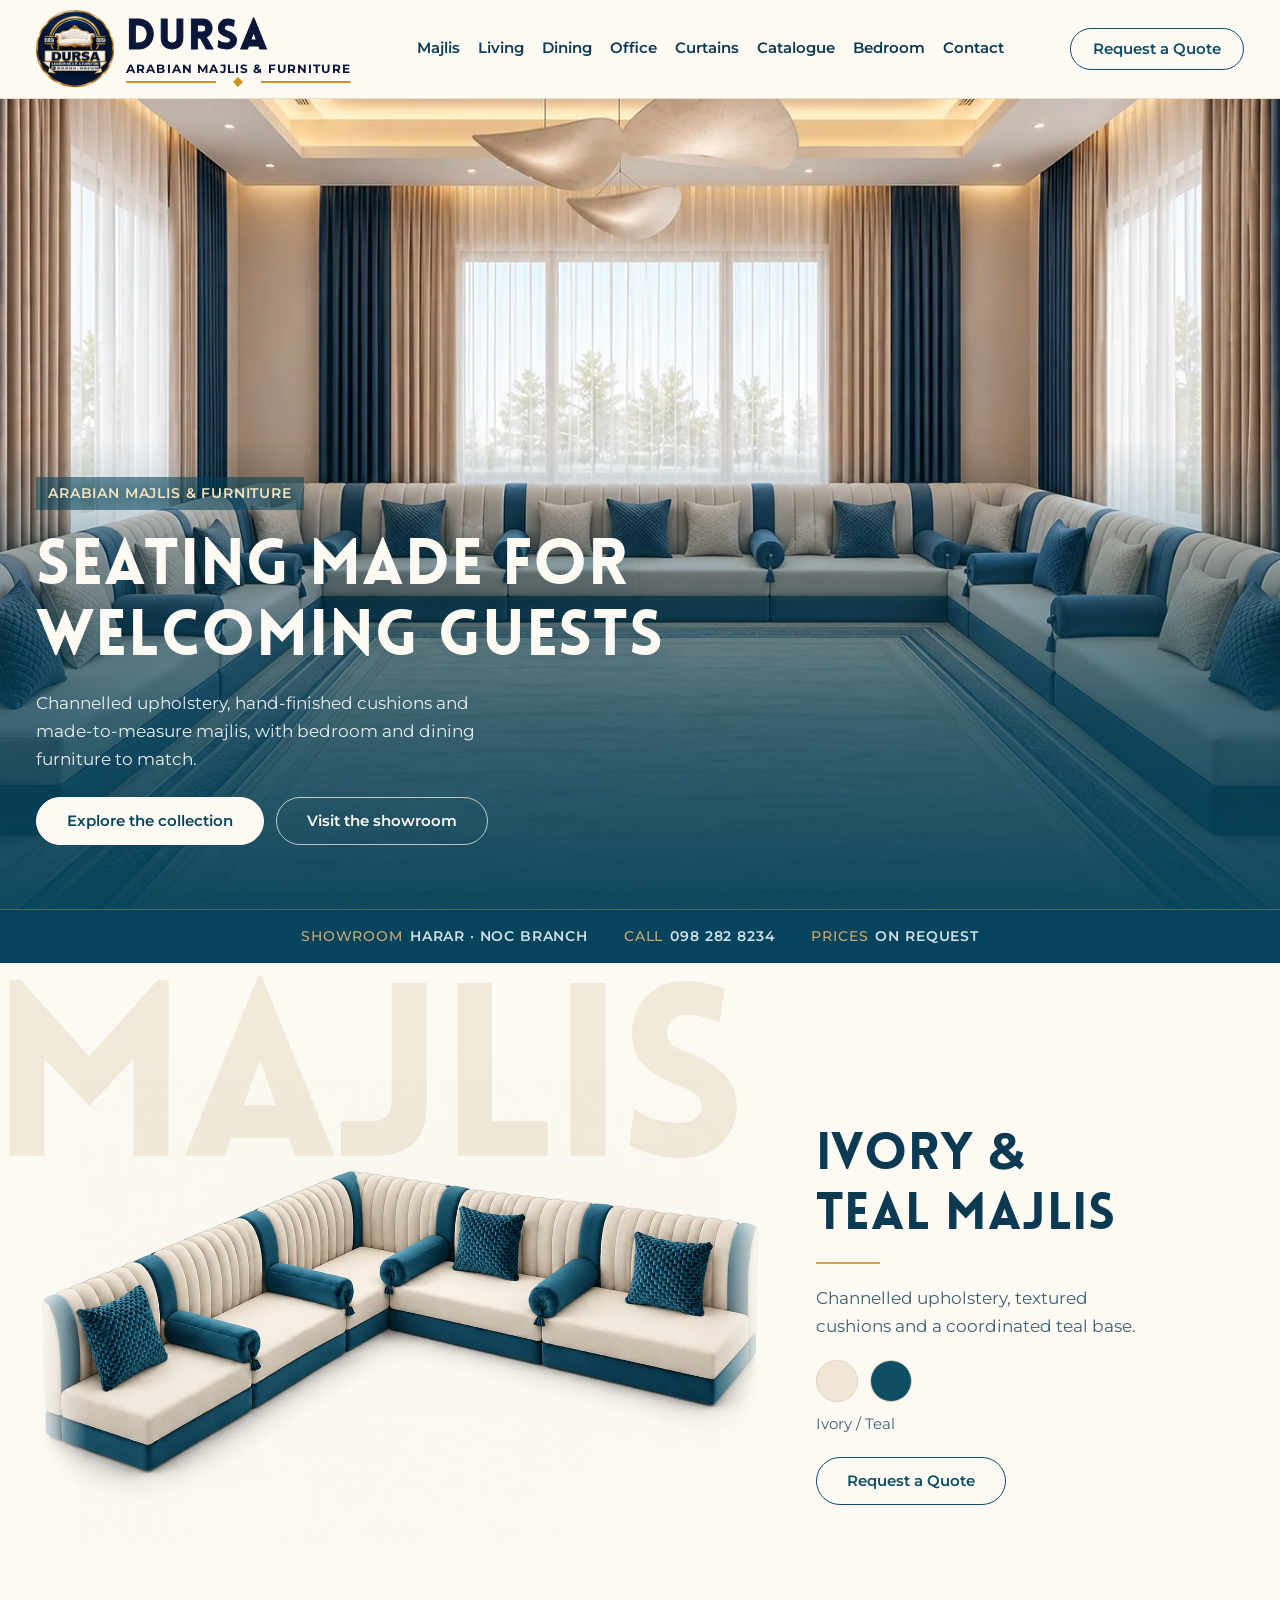
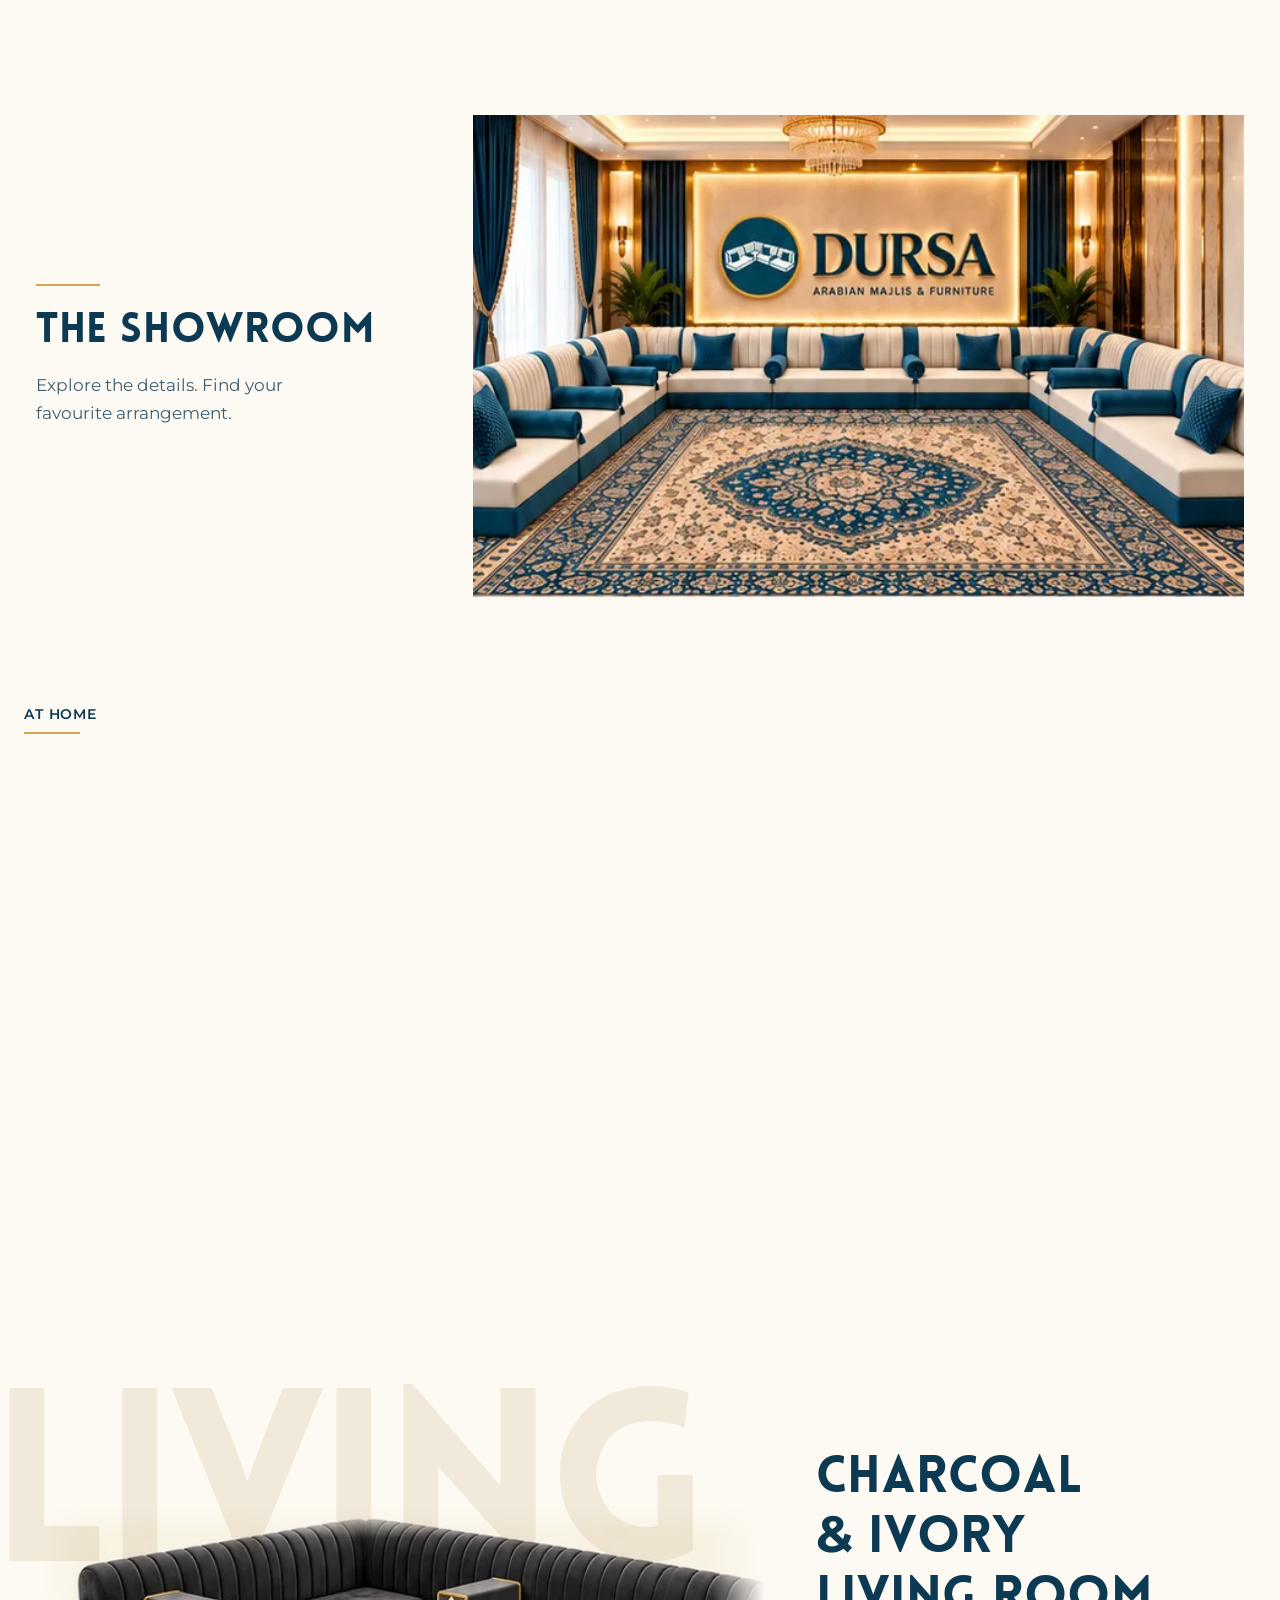
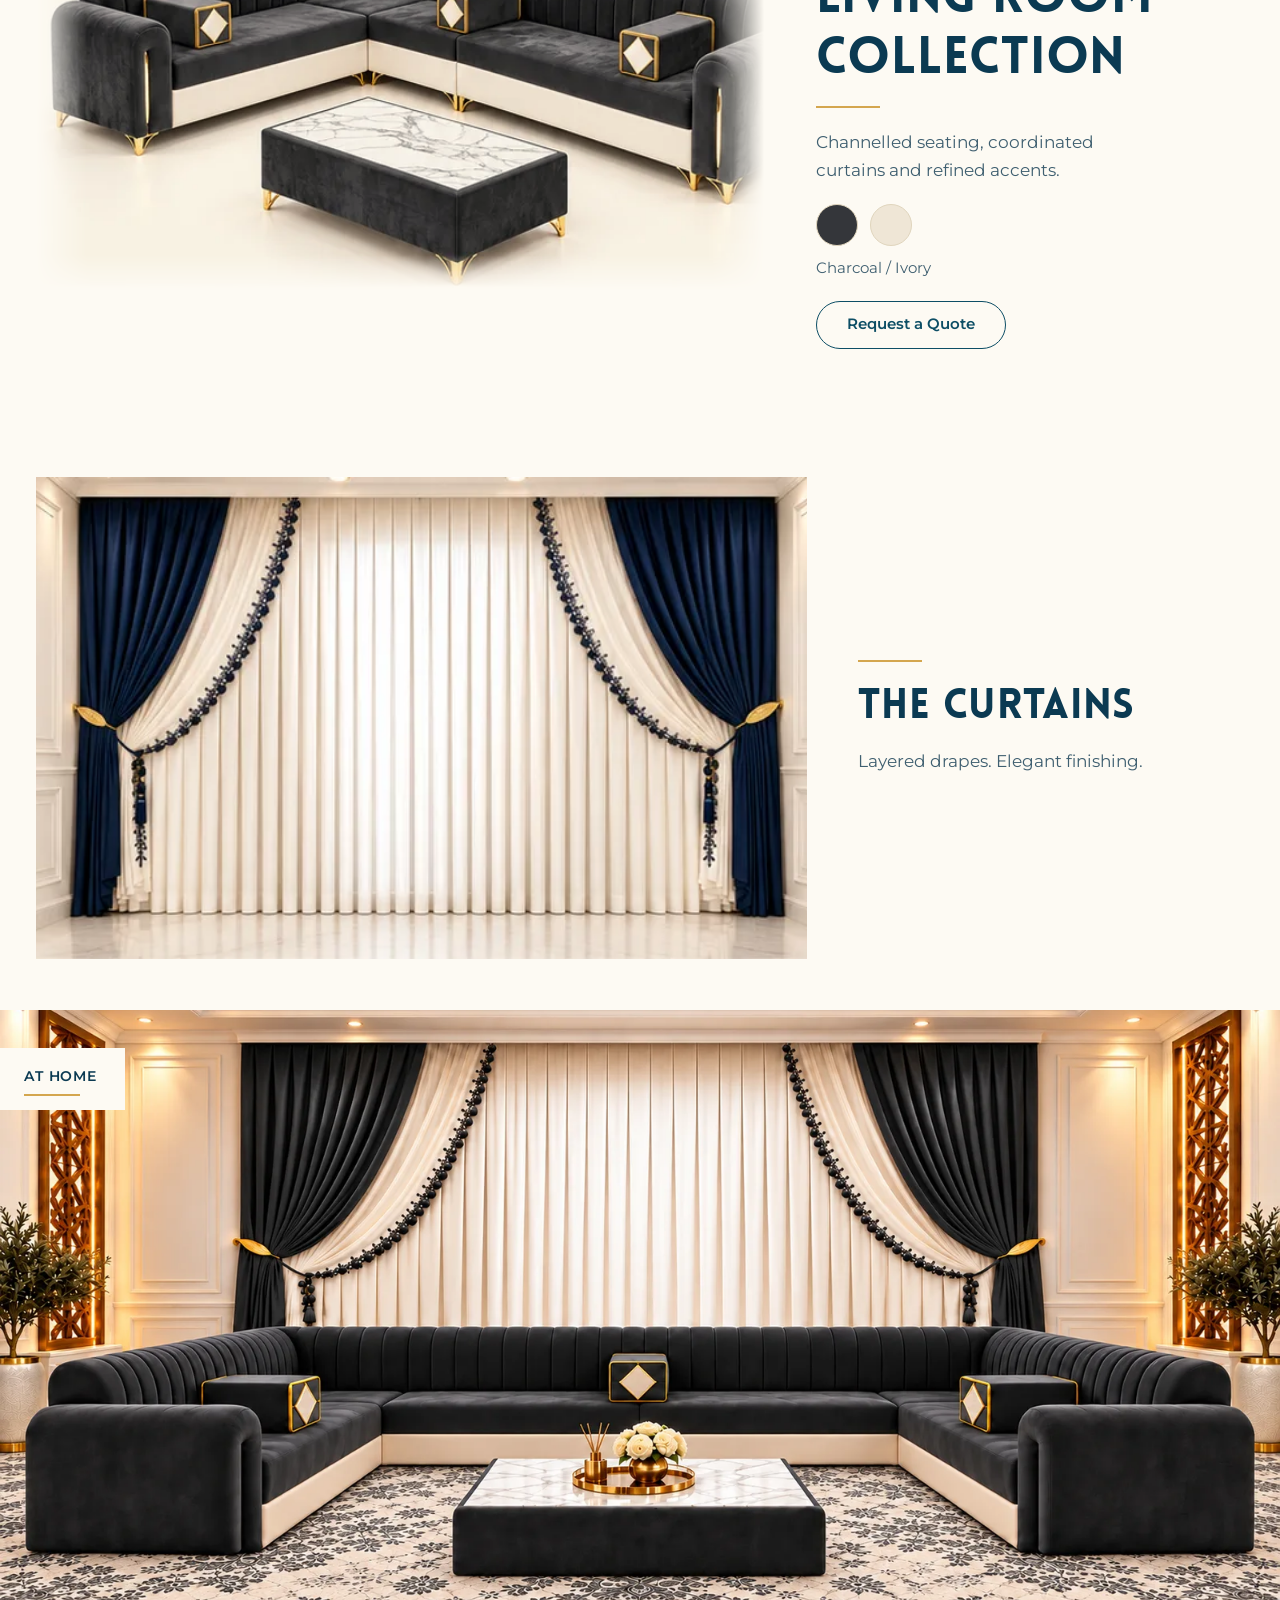
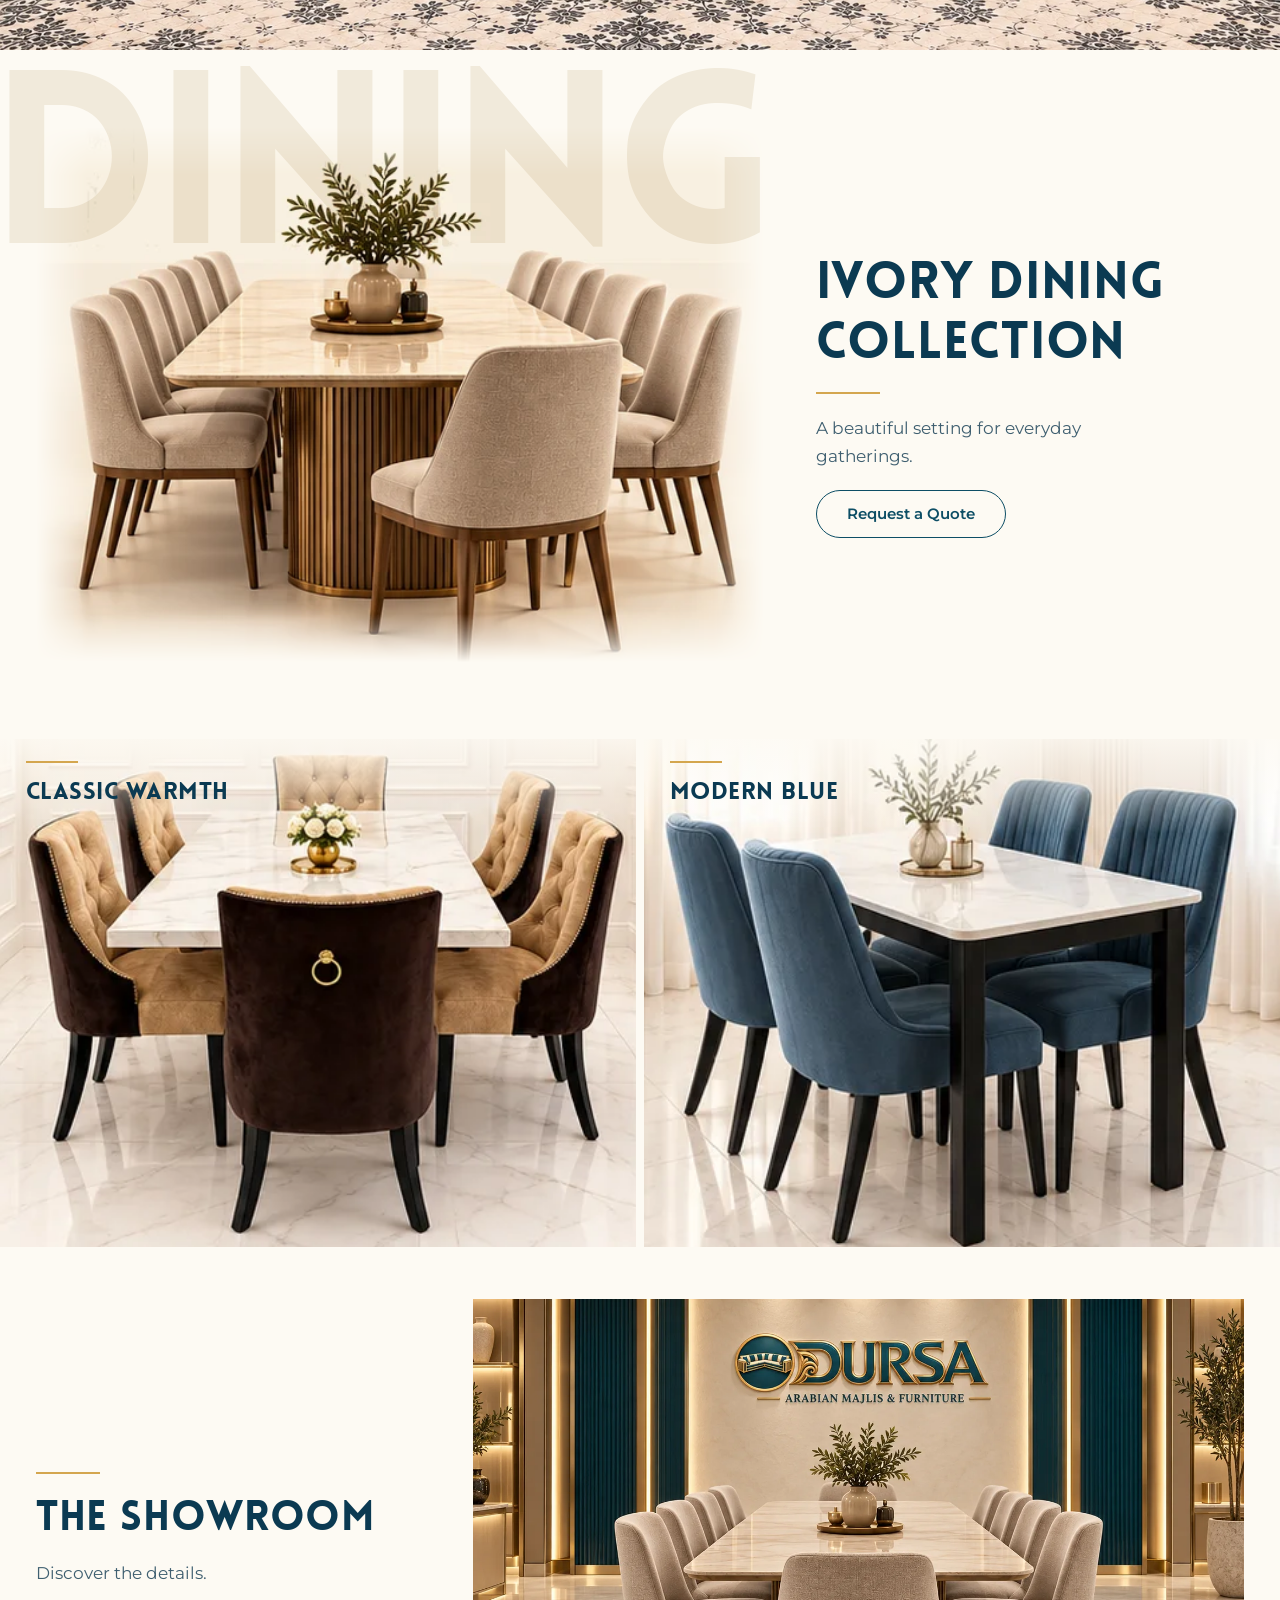
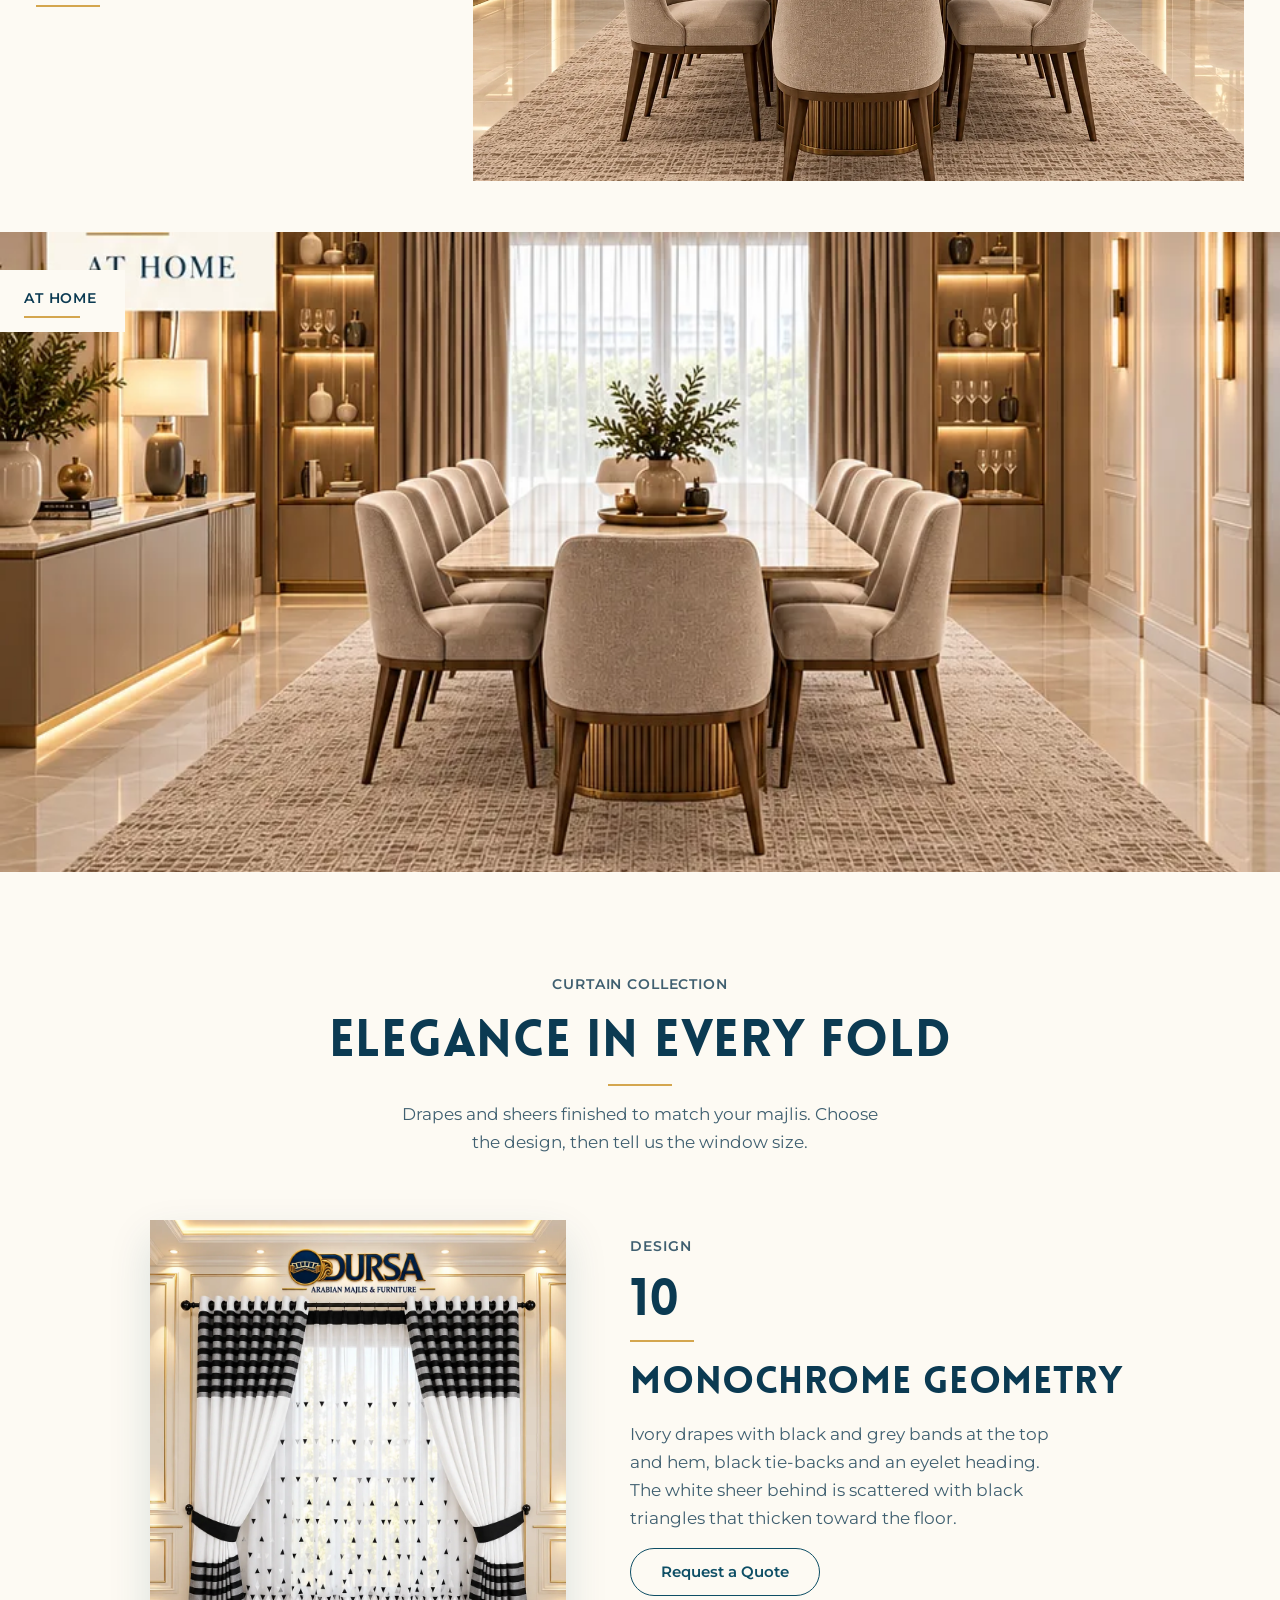
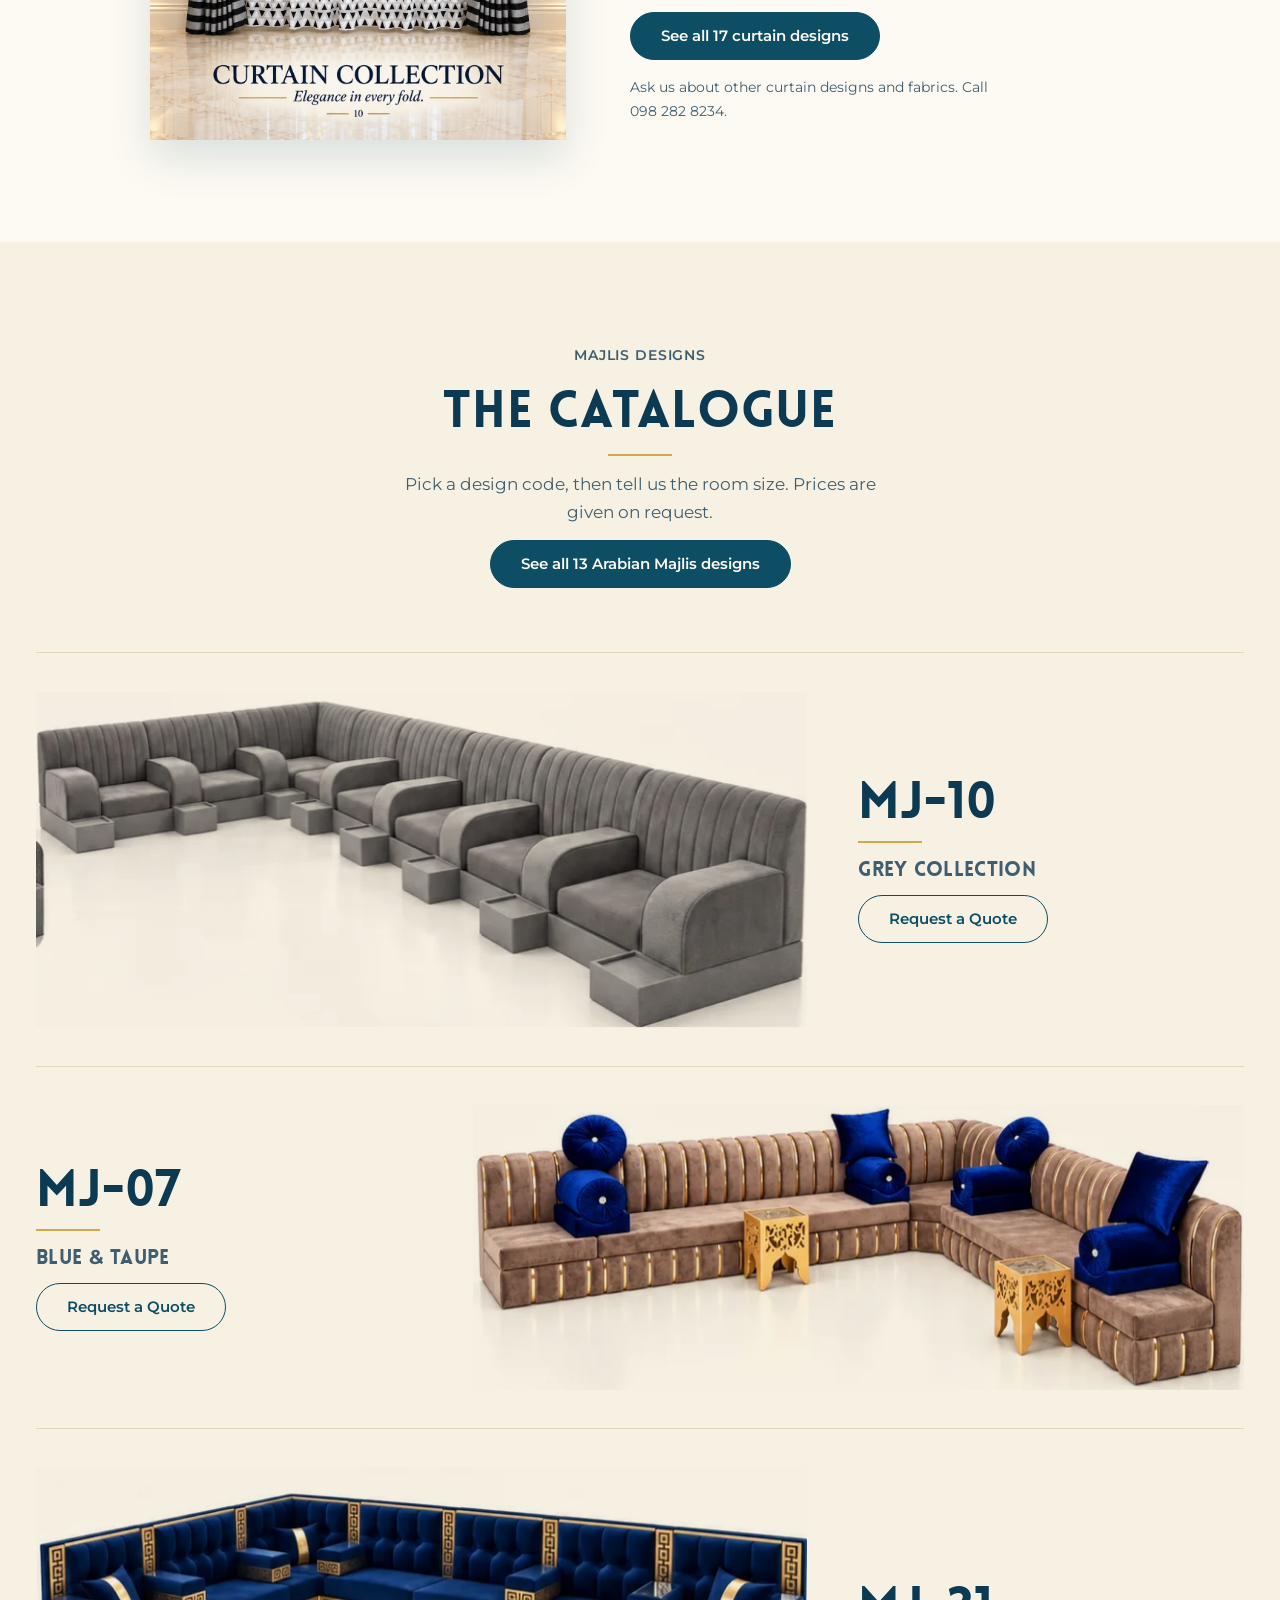
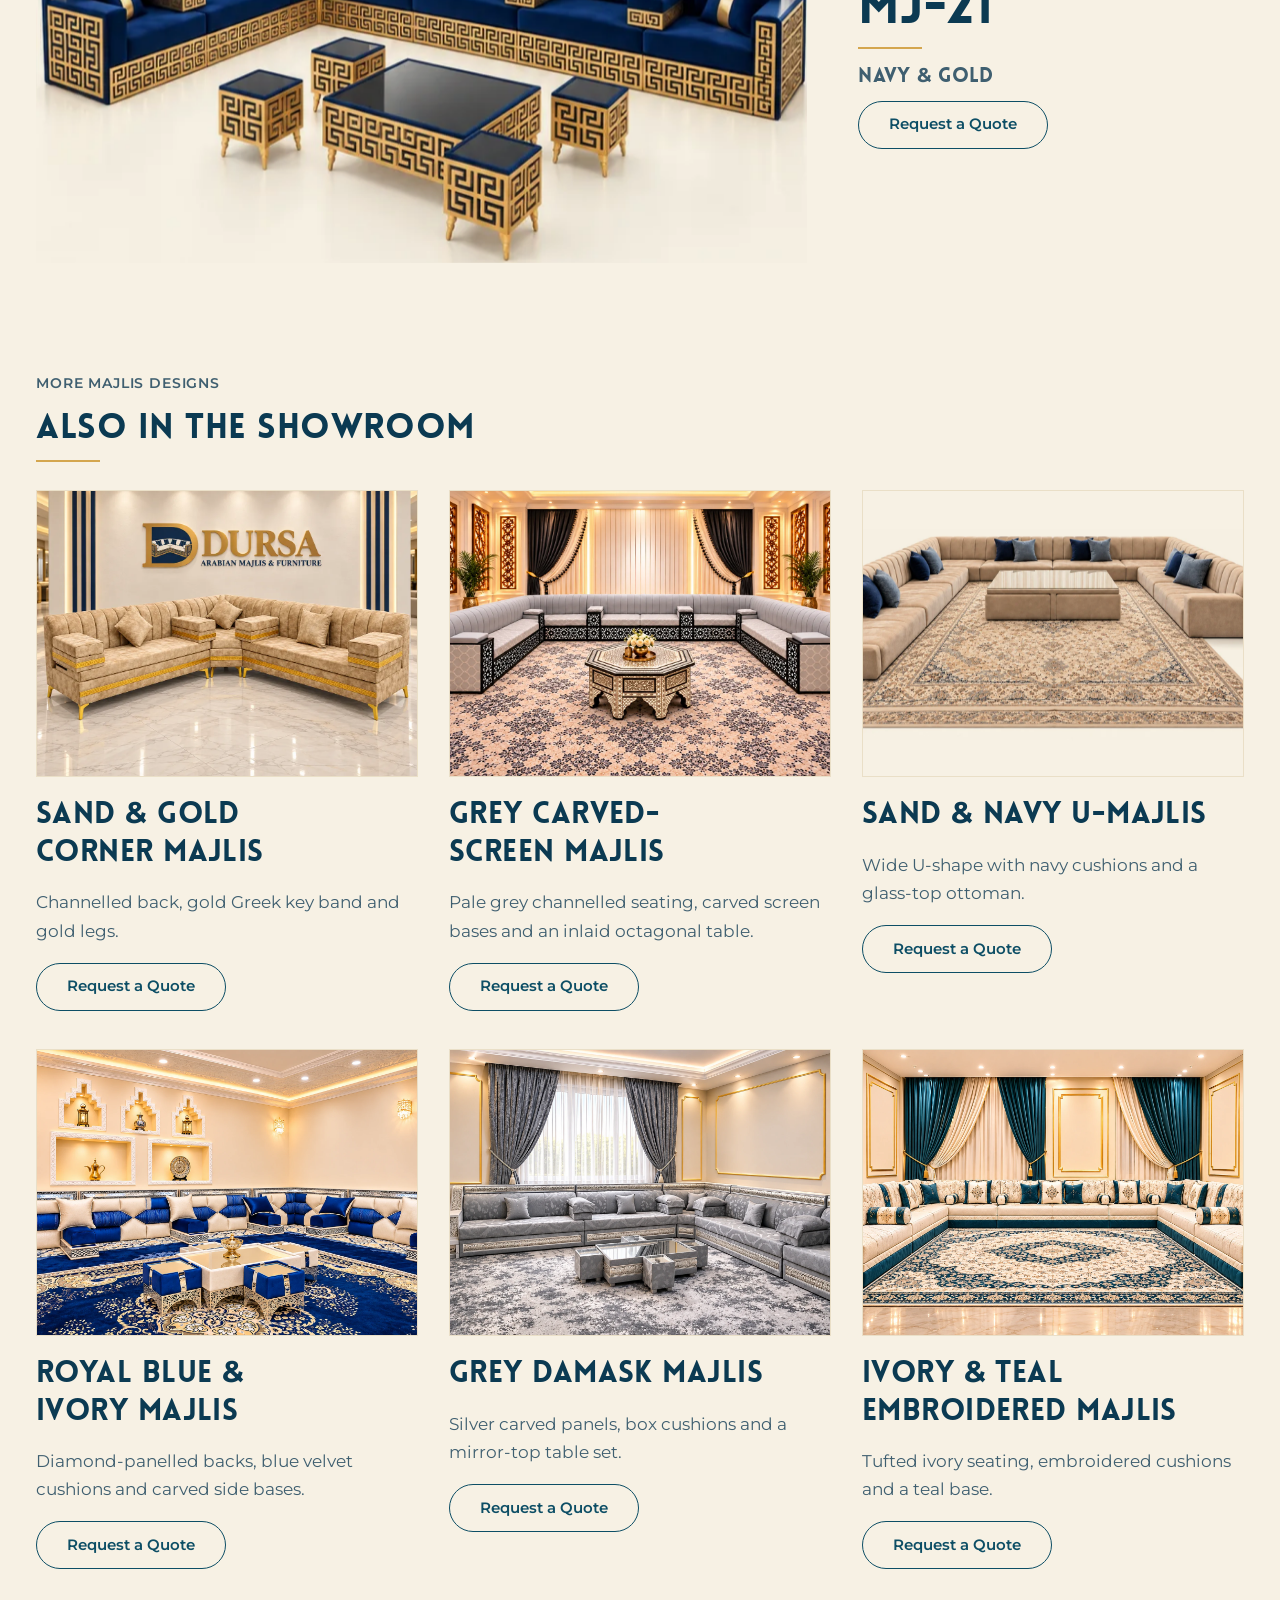
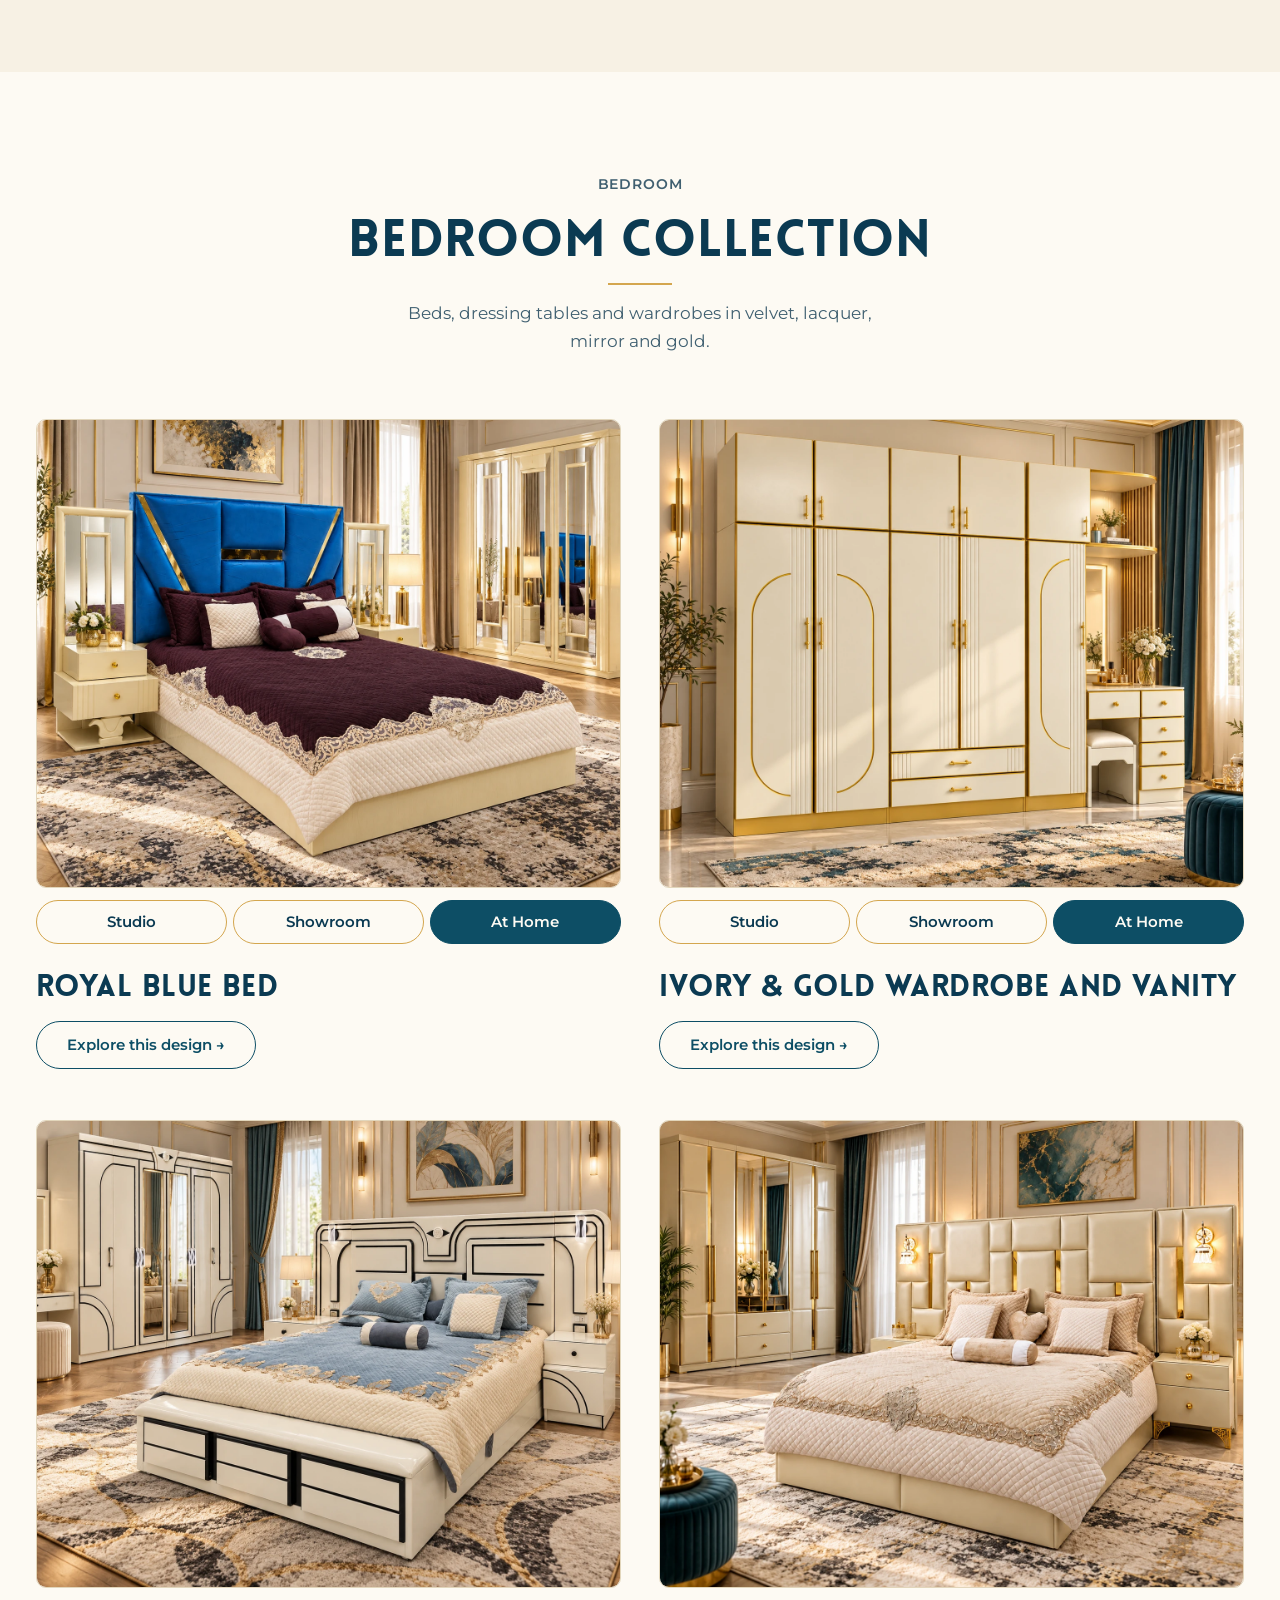
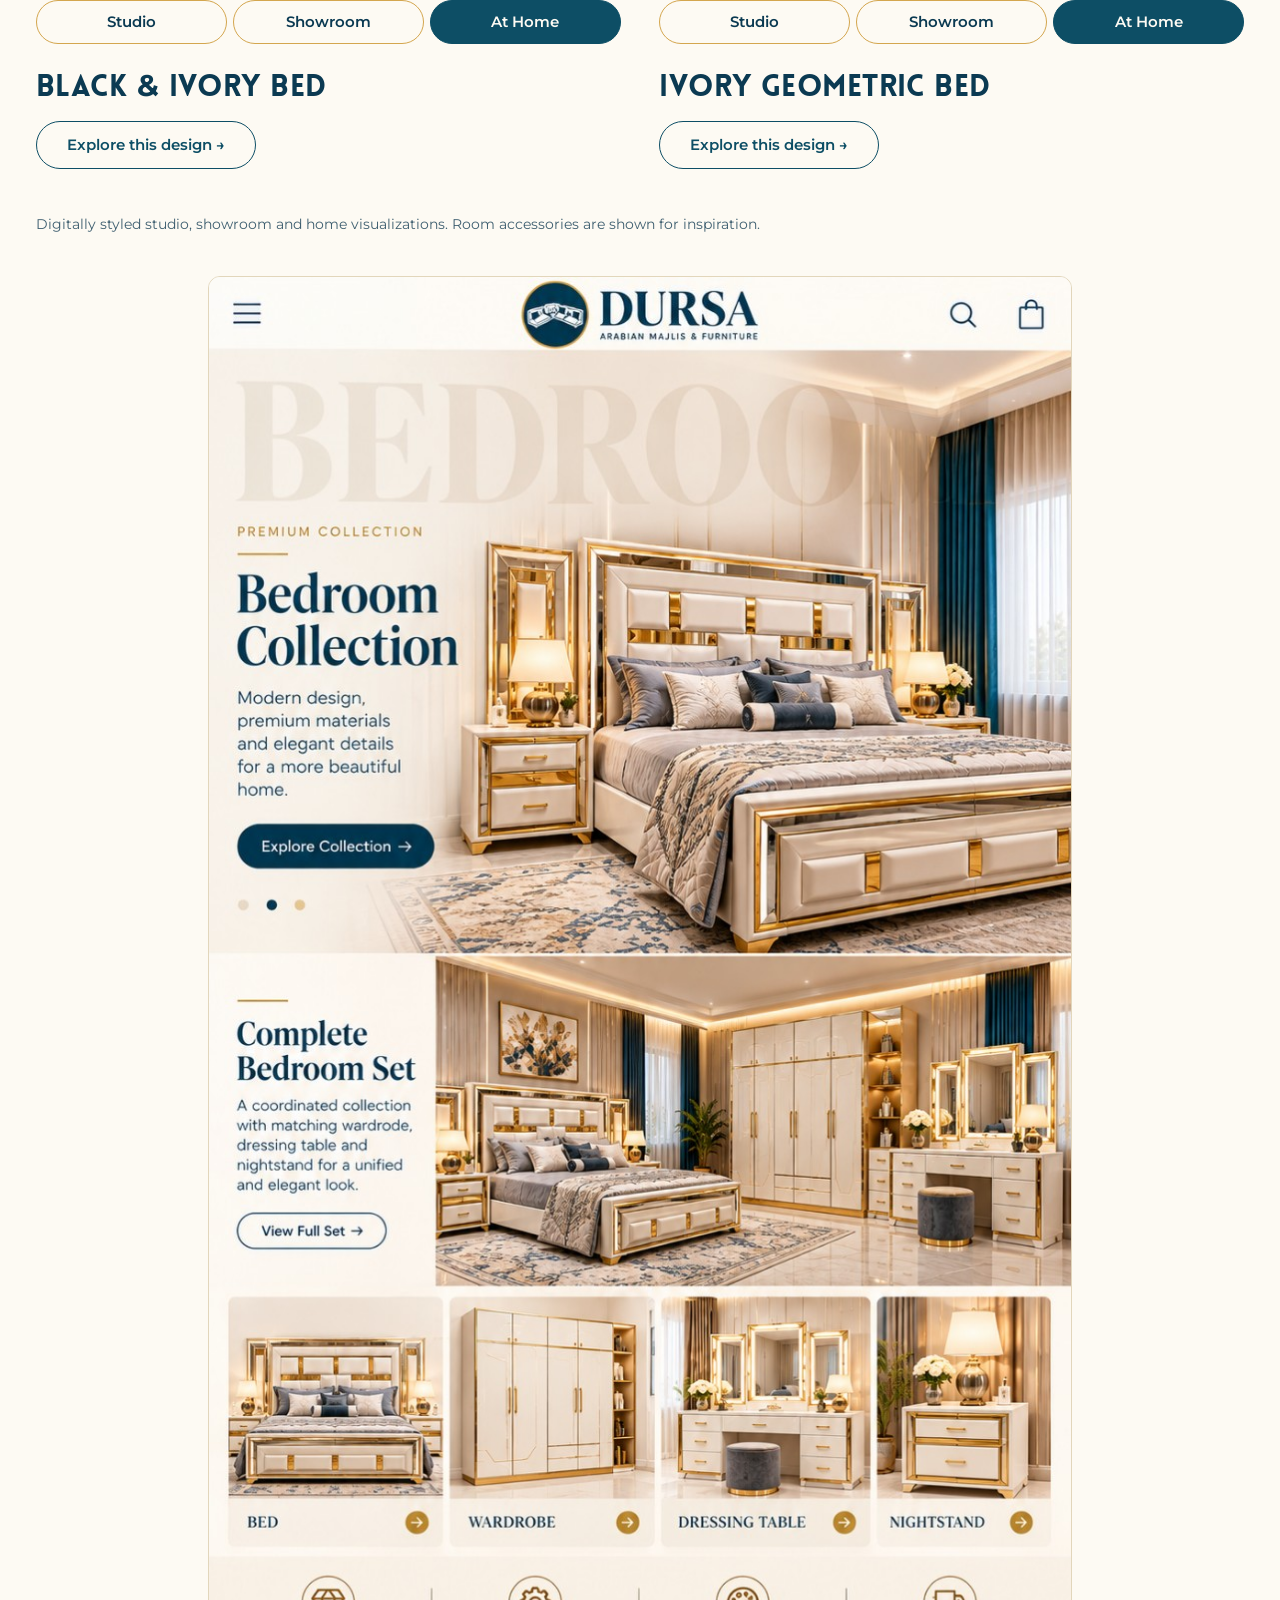
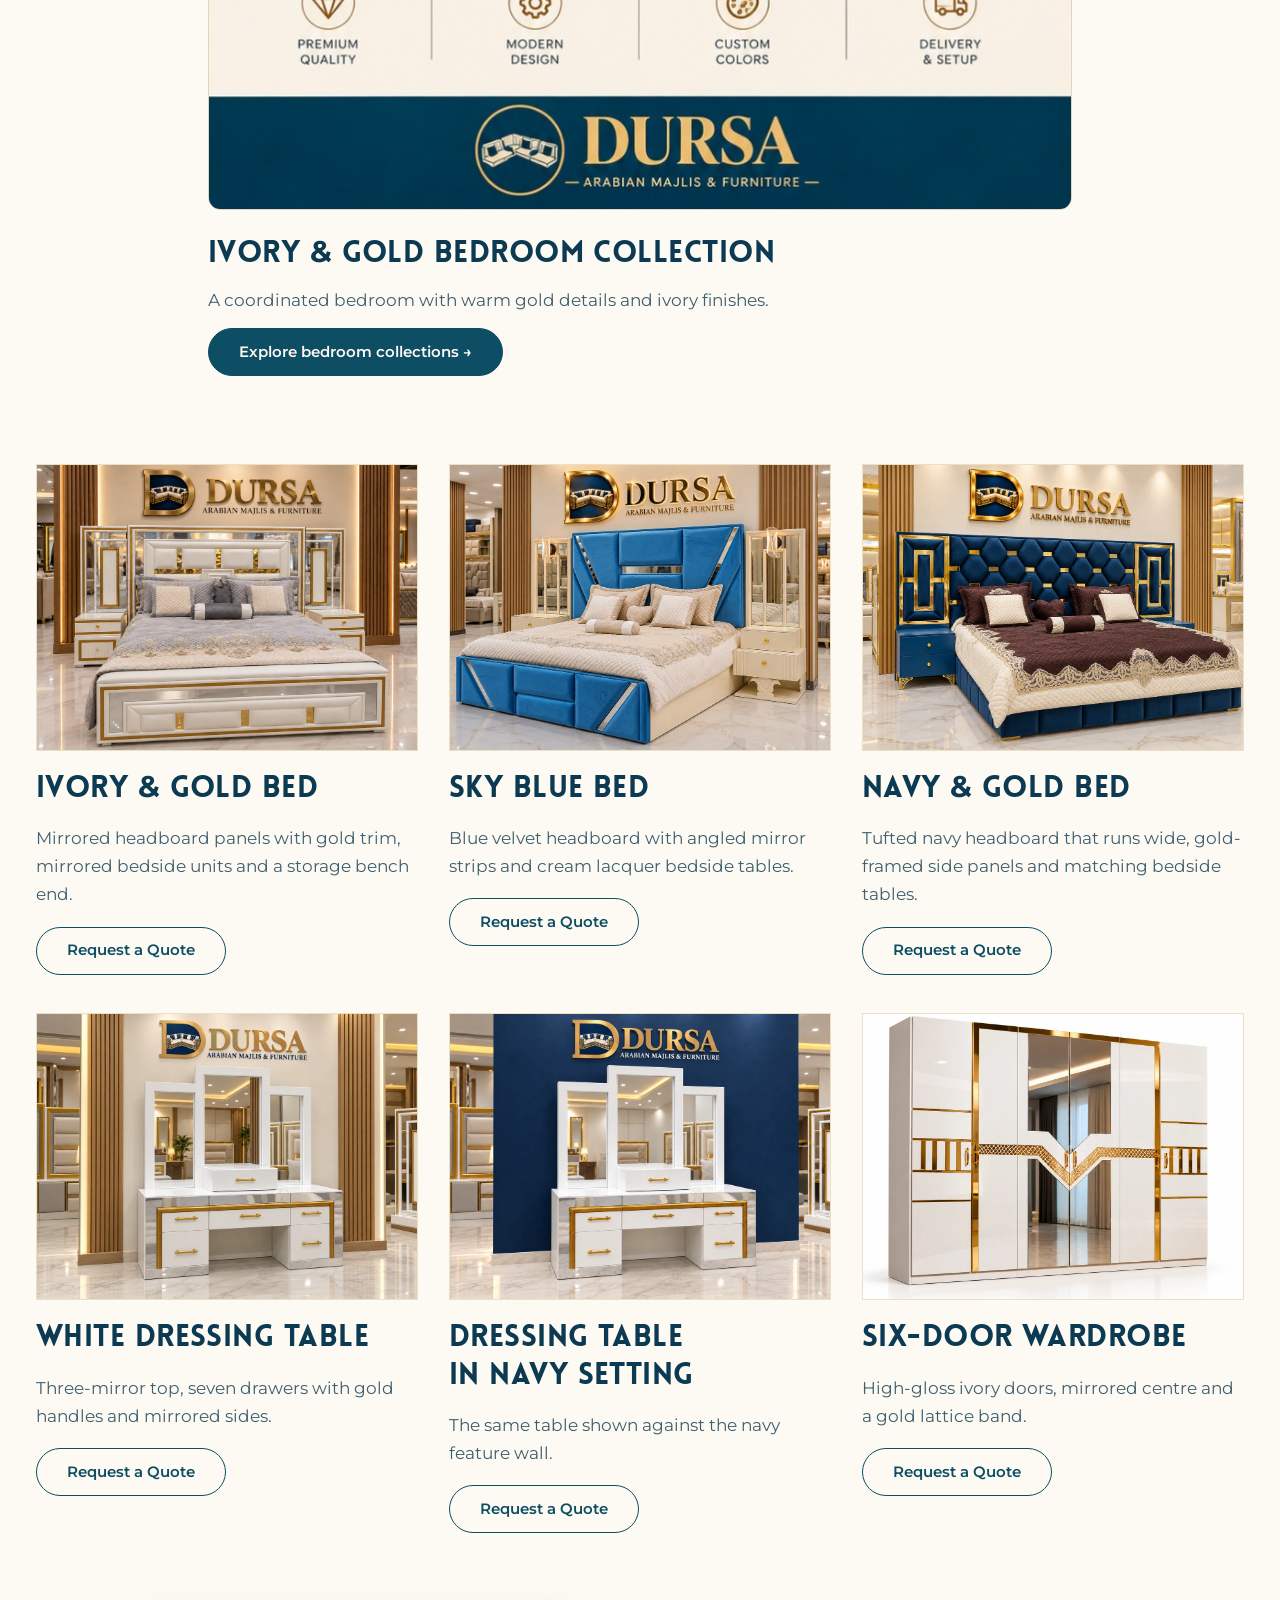
==== commit 59b413d2: "Add files via upload" ====
--- a/index.html
+++ b/index.html
@@ -12,7 +12,9 @@
 <link rel="apple-touch-icon" sizes="180x180" href="dursa-icon-180.png">
 <link rel="manifest" href="site.webmanifest">
 
-<link rel="preconnect" href="https://fonts.gstatic.com" crossorigin>
+<link rel="preload" href="lovelo-black.woff2" as="font" type="font/woff2" crossorigin>
+<link rel="preload" href="montserrat-400.woff" as="font" type="font/woff" crossorigin>
+<link rel="preload" href="montserrat-600.woff" as="font" type="font/woff" crossorigin>
 <style>
 /* Layout: ivory showroom pages. Hero = ghost word + product left, copy right. Split rows, full-bleed "At Home" shots, teal footer band. */
 :root{
--- a/typography.css
+++ b/typography.css
@@ -1,12 +1,15 @@
-@font-face{font-family:Lovelo;src:url("fonts/lovelo-black.woff2") format("woff2");font-style:normal;font-weight:700;font-display:swap}
-@font-face{font-family:Montserrat;src:url("fonts/montserrat-400.woff") format("woff");font-style:normal;font-weight:400;font-display:swap}
-@font-face{font-family:Montserrat;src:url("fonts/montserrat-500.woff") format("woff");font-style:normal;font-weight:500;font-display:swap}
-@font-face{font-family:Montserrat;src:url("fonts/montserrat-600.woff") format("woff");font-style:normal;font-weight:600;font-display:swap}
-@font-face{font-family:Montserrat;src:url("fonts/montserrat-700.woff") format("woff");font-style:normal;font-weight:700;font-display:swap}
+/* Metric-matched fallbacks to limit layout shift while the web fonts load. */
+@font-face{font-family:"Lovelo Fallback";src:local("Arial Black"),local("Arial");size-adjust:104%;ascent-override:92%;descent-override:24%;line-gap-override:0%}
+@font-face{font-family:"Montserrat Fallback";src:local("Arial");size-adjust:112%;ascent-override:86%;descent-override:22%;line-gap-override:0%}
+@font-face{font-family:Lovelo;src:url("lovelo-black.woff2") format("woff2");font-style:normal;font-weight:700;font-display:swap}
+@font-face{font-family:Montserrat;src:url("montserrat-400.woff") format("woff");font-style:normal;font-weight:400;font-display:swap}
+@font-face{font-family:Montserrat;src:url("montserrat-500.woff") format("woff");font-style:normal;font-weight:500;font-display:swap}
+@font-face{font-family:Montserrat;src:url("montserrat-600.woff") format("woff");font-style:normal;font-weight:600;font-display:swap}
+@font-face{font-family:Montserrat;src:url("montserrat-700.woff") format("woff");font-style:normal;font-weight:700;font-display:swap}
 /* Lovelo Black headings paired with Montserrat body and interface text. */
 :root{
- --body:"Montserrat","Segoe UI",Arial,sans-serif;
- --display:"Lovelo","Montserrat",Arial,sans-serif;
+ --body:"Montserrat","Montserrat Fallback","Segoe UI",Arial,sans-serif;
+ --display:"Lovelo","Lovelo Fallback","Montserrat",Arial,sans-serif;
  --type-body:1.0625rem;
  --type-small:.875rem;
 }
